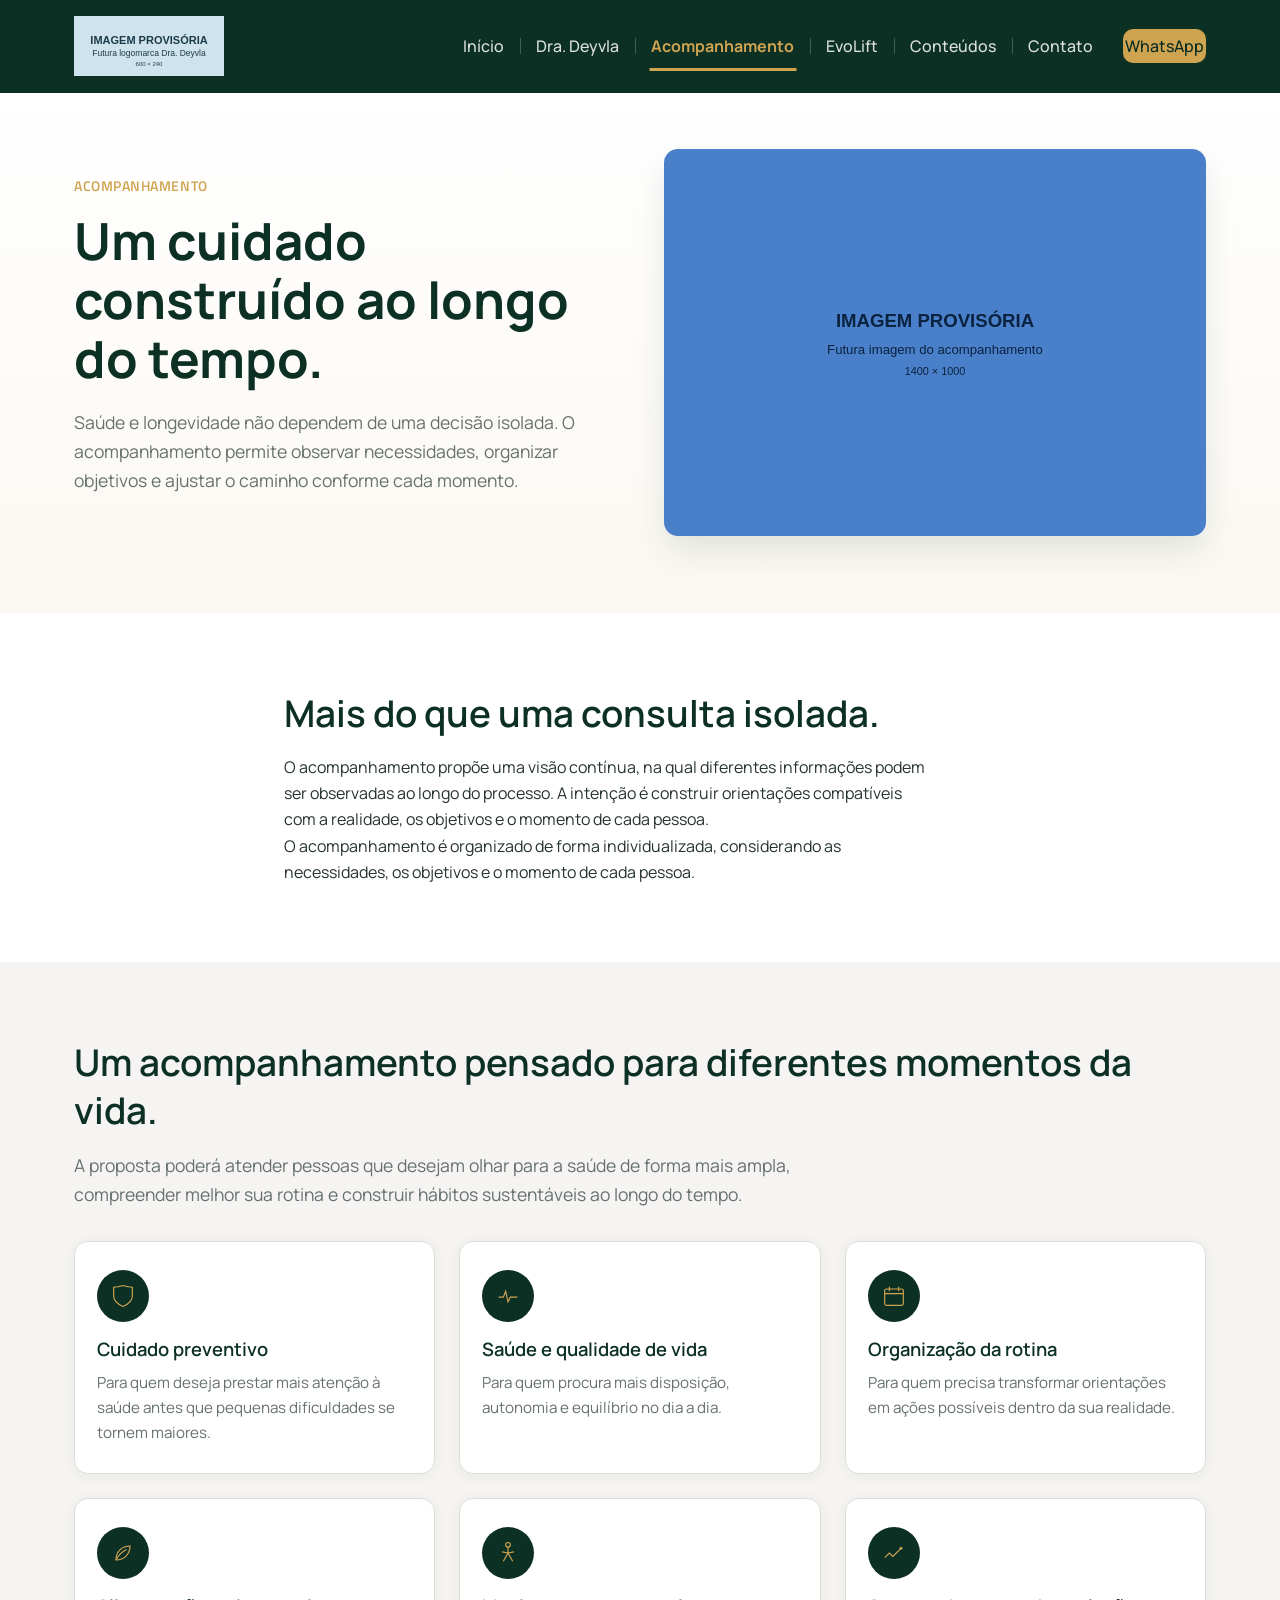
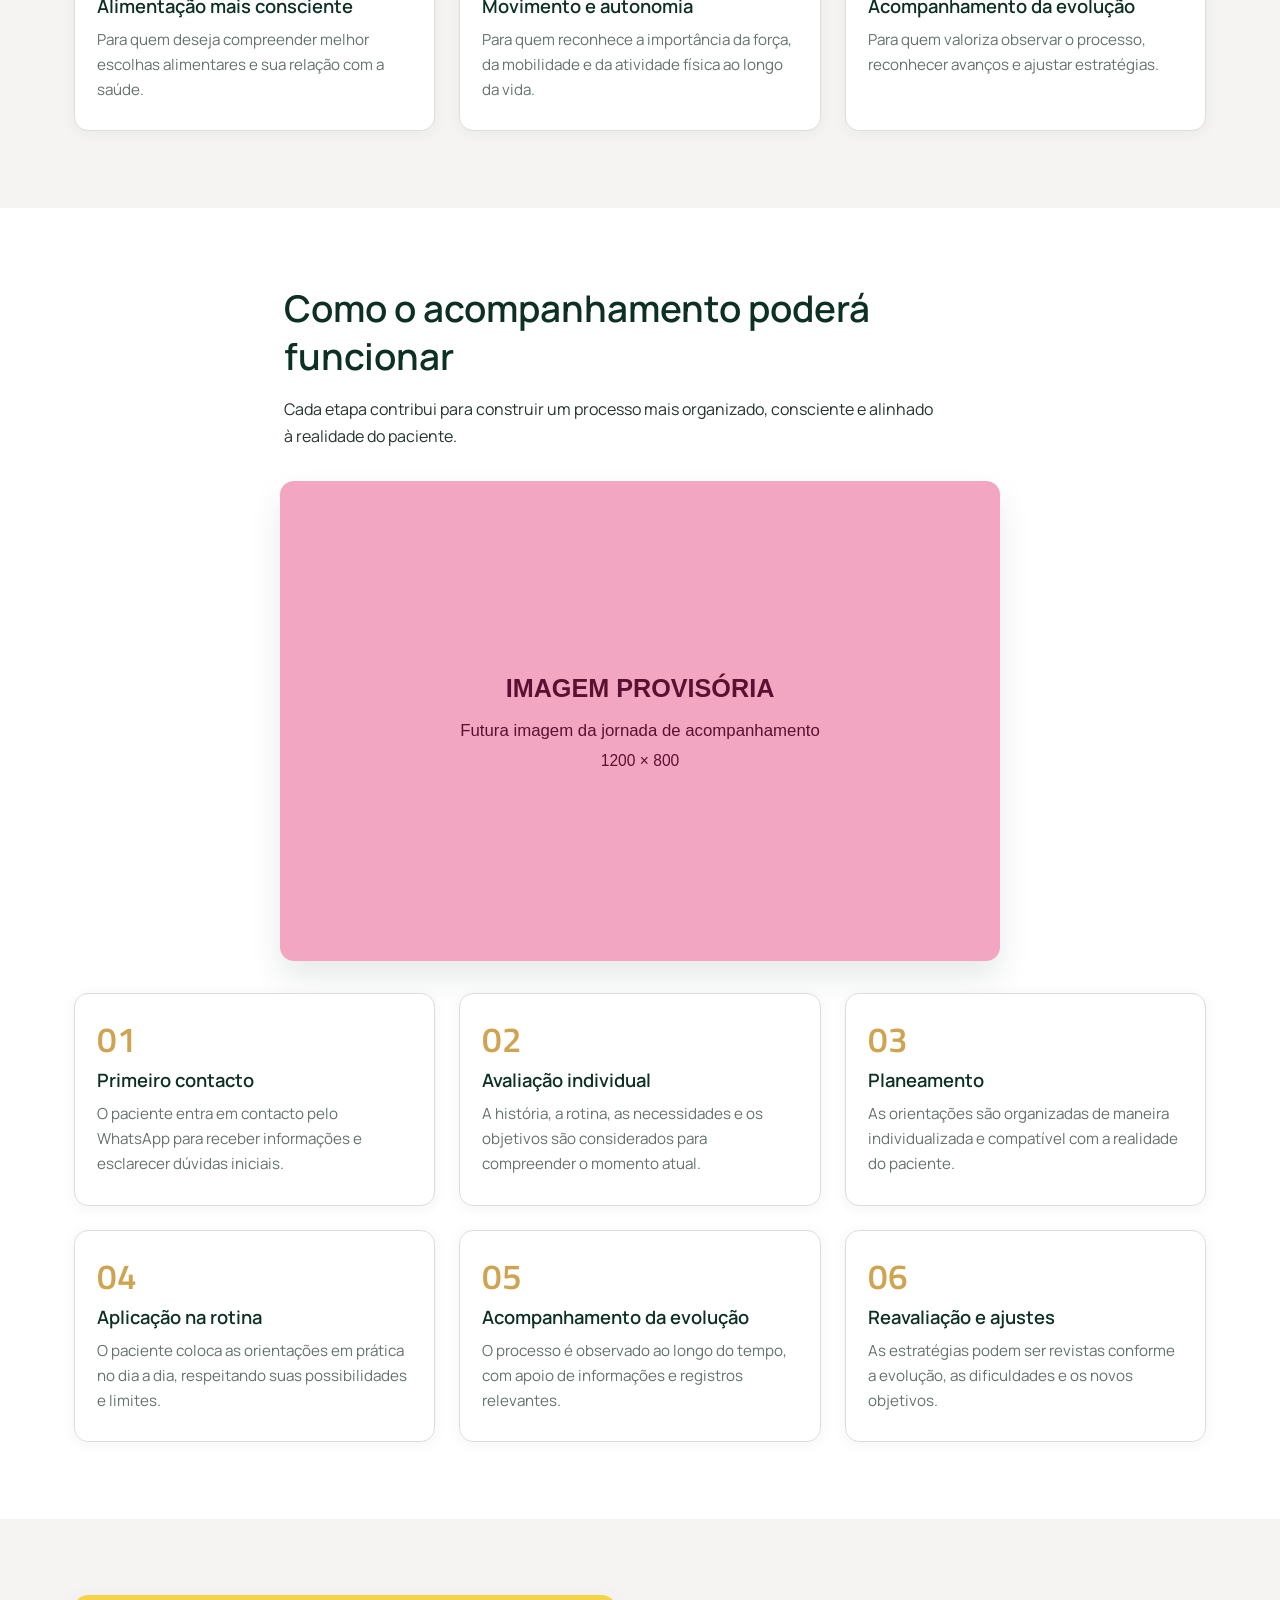
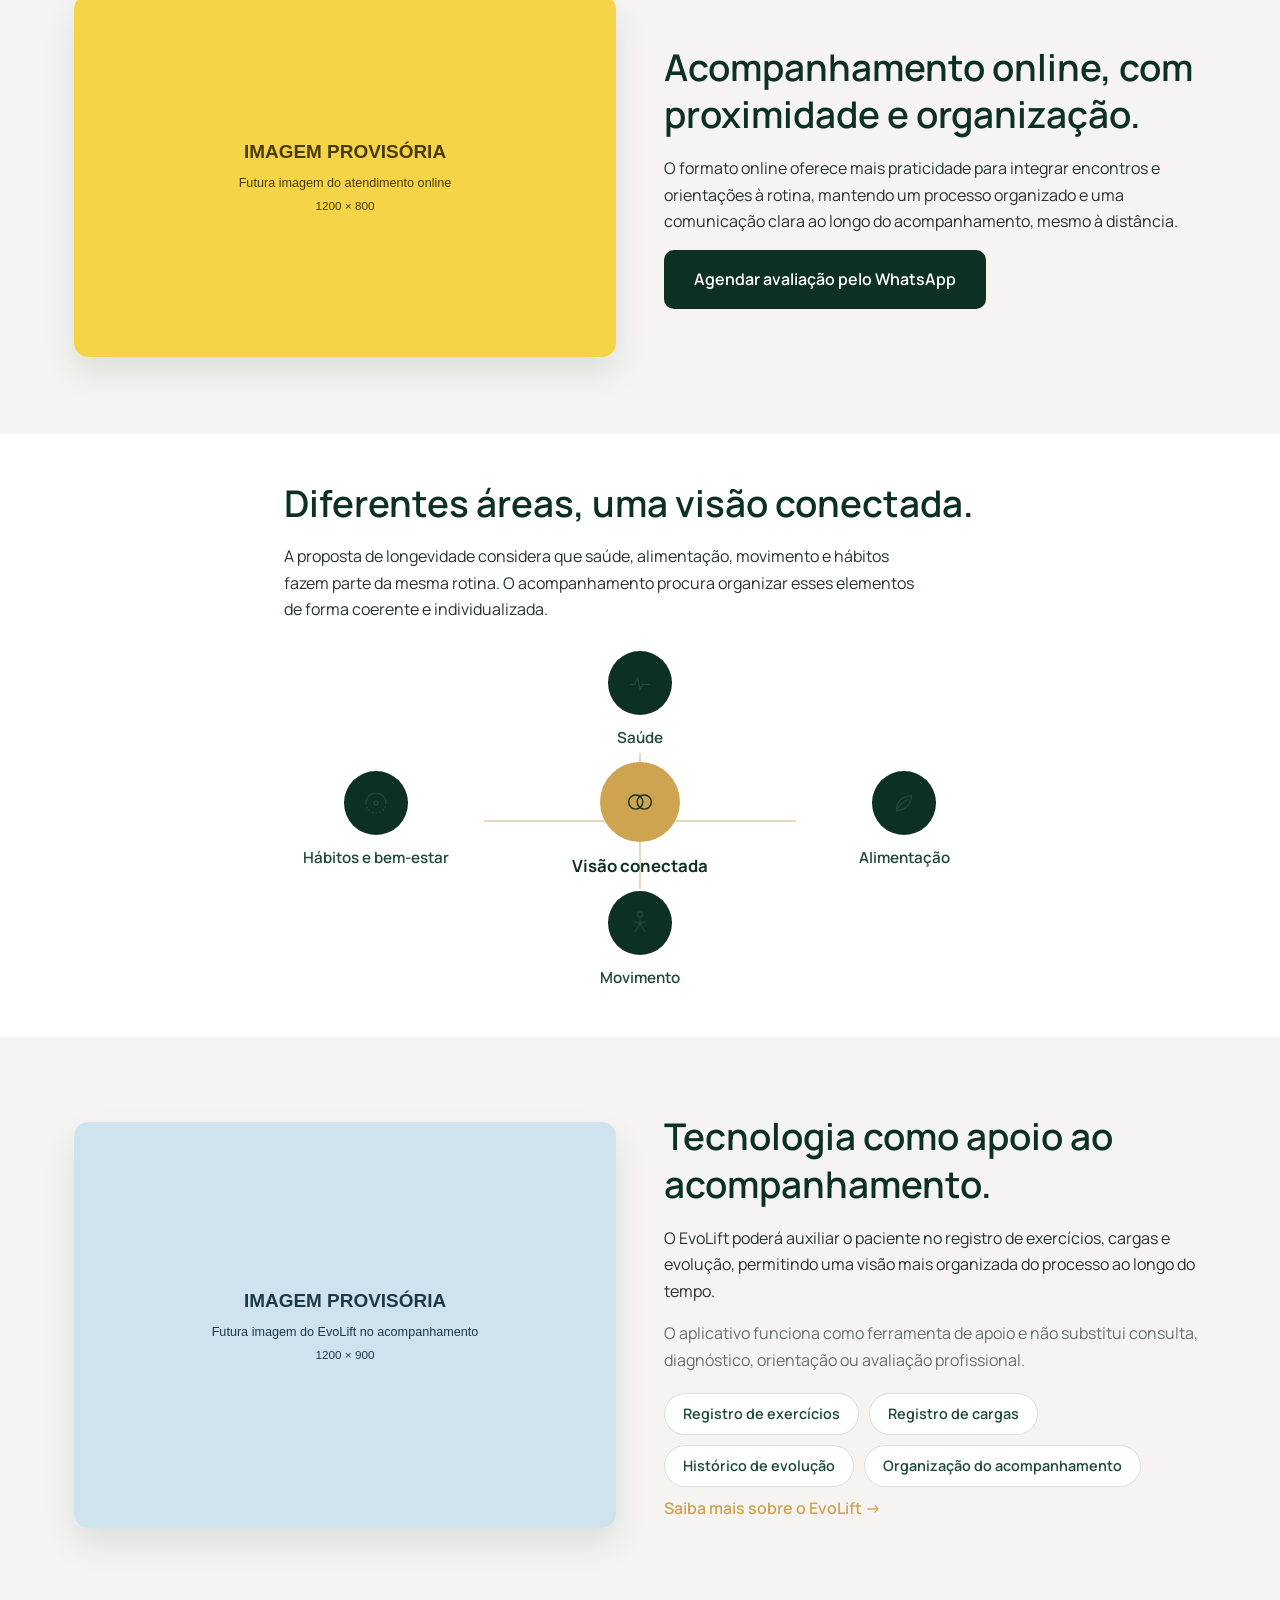
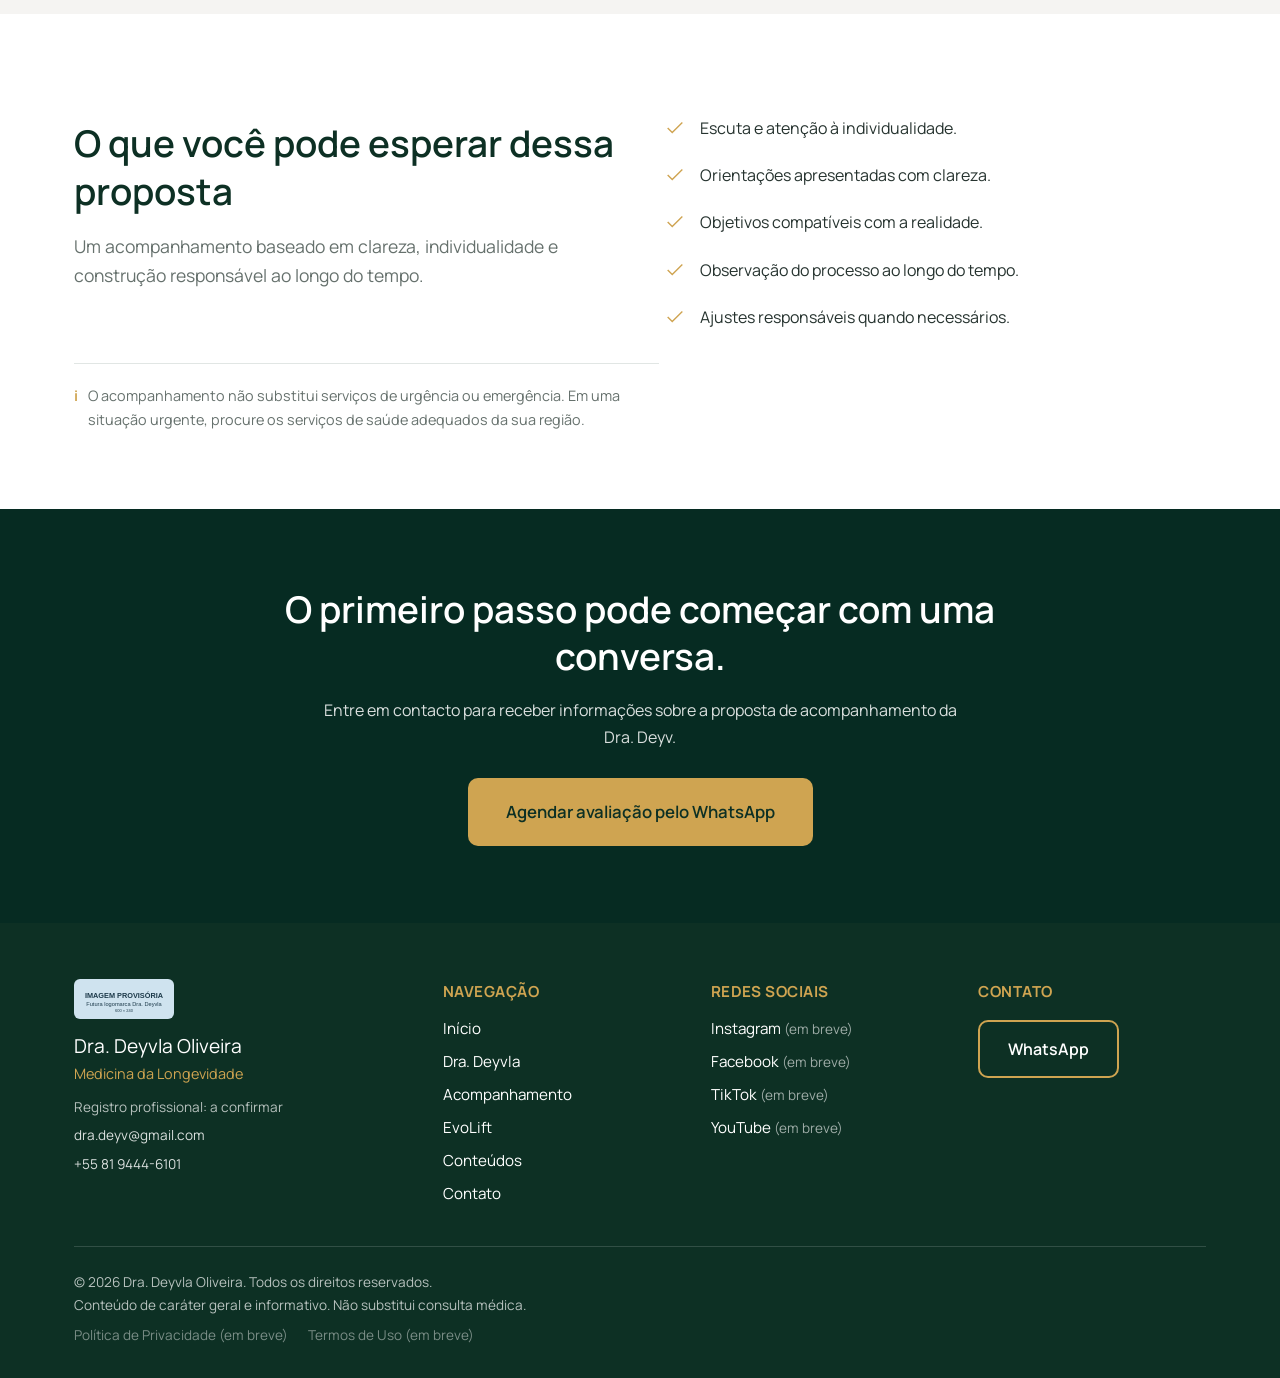
==== pages/acompanhamento.html @ 6cca5ae3 "feat: publish Dra. Deyvla institutional website" ====
<!DOCTYPE html>
<html lang="pt-BR">
<head>
  <meta charset="UTF-8">
  <meta name="viewport" content="width=device-width, initial-scale=1.0">
  <title>Acompanhamento | Dra. Deyvla Oliveira</title>
  <meta name="description" content="Conheça a proposta de acompanhamento integrado da Dra. Deyvla Oliveira, unindo saúde, alimentação, movimento, hábitos e apoio do EvoLift.">
  <link rel="icon" href="../assets/img/logo/logo-placeholder.svg" type="image/svg+xml">
  <link rel="preconnect" href="https://fonts.googleapis.com">
  <link rel="preconnect" href="https://fonts.gstatic.com" crossorigin>
  <link href="https://fonts.googleapis.com/css2?family=Manrope:wght@400;500;600;700&family=Titillium+Web:wght@400;600;700&display=swap" rel="stylesheet">
  <link rel="stylesheet" href="../css/style.css">
</head>
<body>

  <a class="skip-link" href="#conteudo-principal">Saltar para o conteúdo principal</a>

  <header class="site-header">
    <div class="container header-inner">
      <a href="../index.html" class="logo">
        <img
          src="../assets/img/logo/logo-placeholder.svg"
          width="600"
          height="240"
          alt="Logomarca provisória — Dra. Deyvla, Medicina da Longevidade"
          class="logo-img"
        >
      </a>

      <button
        type="button"
        class="nav-toggle"
        id="nav-toggle"
        aria-expanded="false"
        aria-controls="main-nav"
      >
        <span class="visually-hidden">Abrir menu de navegação</span>
        <span class="nav-toggle-icon" aria-hidden="true"></span>
      </button>

      <nav class="main-nav" id="main-nav" aria-label="Navegação principal">
        <ul>
          <li><a href="../index.html">Início</a></li>
          <li><a href="sobre.html">Dra. Deyvla</a></li>
          <li><a href="acompanhamento.html" aria-current="page">Acompanhamento</a></li>
          <li><a href="evolift.html">EvoLift</a></li>
          <li><a href="conteudos.html">Conteúdos</a></li>
          <li><a href="contato.html">Contato</a></li>
          <li>
            <a class="nav-whatsapp js-whatsapp-link" href="#" data-whatsapp>
              WhatsApp
            </a>
          </li>
        </ul>
      </nav>
    </div>
  </header>

  <main id="conteudo-principal">

    <!-- Hero interno -->
    <section class="inner-hero">
      <div class="container section-media-grid">
        <div class="section-text">
          <p class="eyebrow">Acompanhamento</p>
          <h1>Um cuidado construído ao longo do tempo.</h1>
          <p class="hero-text">
            Saúde e longevidade não dependem de uma decisão isolada. O acompanhamento permite
            observar necessidades, organizar objetivos e ajustar o caminho conforme cada
            momento.
          </p>
        </div>
        <div class="section-media section-media-7-5">
          <img
            src="../assets/img/acompanhamento/acompanhamento-hero-placeholder.svg"
            width="1400"
            height="1000"
            alt="Espaço reservado para futura imagem do acompanhamento"
            class="section-photo"
          >
        </div>
      </div>
    </section>

    <!-- Introdução ao acompanhamento -->
    <section id="introducao" class="section">
      <div class="container section-narrow">
        <h2>Mais do que uma consulta isolada.</h2>
        <!-- TODO final: substituir pela descrição oficial do modelo de acompanhamento da Dra. Deyv. -->
        <p>
          O acompanhamento propõe uma visão contínua, na qual diferentes informações podem ser
          observadas ao longo do processo. A intenção é construir orientações compatíveis com a
          realidade, os objetivos e o momento de cada pessoa.
        </p>
        <!-- TODO final: substituir pela descrição oficial do modelo, duração e frequência do acompanhamento. -->
        <p>
          O acompanhamento é organizado de forma individualizada, considerando as necessidades,
          os objetivos e o momento de cada pessoa.
        </p>
      </div>
    </section>

    <!-- Para quem é o acompanhamento -->
    <section id="para-quem" class="section alt-bg">
      <div class="container">
        <h2>Um acompanhamento pensado para diferentes momentos da vida.</h2>
        <p class="section-intro">
          A proposta poderá atender pessoas que desejam olhar para a saúde de forma mais ampla,
          compreender melhor sua rotina e construir hábitos sustentáveis ao longo do tempo.
        </p>
        <!-- TODO final: validar o público e as necessidades oficialmente acompanhadas pela Dra. Deyv. -->
        <ul class="situations-grid">
          <li class="pillar-card">
            <span class="pillar-icon" aria-hidden="true">
              <svg viewBox="0 0 48 48" width="28" height="28" fill="none" stroke="currentColor" stroke-width="2">
                <path d="M24 6c-9 3-16 3-16 3v15c0 9 7 14 16 18 9-4 16-9 16-18V9s-7 0-16-3z"/>
              </svg>
            </span>
            <h3>Cuidado preventivo</h3>
            <p>Para quem deseja prestar mais atenção à saúde antes que pequenas dificuldades se tornem maiores.</p>
          </li>
          <li class="pillar-card">
            <span class="pillar-icon" aria-hidden="true">
              <svg viewBox="0 0 48 48" width="28" height="28" fill="none" stroke="currentColor" stroke-width="2">
                <path d="M8 26h8l4-10 4 18 4-8h12"/>
              </svg>
            </span>
            <h3>Saúde e qualidade de vida</h3>
            <p>Para quem procura mais disposição, autonomia e equilíbrio no dia a dia.</p>
          </li>
          <li class="pillar-card">
            <span class="pillar-icon" aria-hidden="true">
              <svg viewBox="0 0 48 48" width="28" height="28" fill="none" stroke="currentColor" stroke-width="2">
                <rect x="8" y="12" width="32" height="28" rx="3"/>
                <path d="M8 20h32M16 8v8M32 8v8"/>
              </svg>
            </span>
            <h3>Organização da rotina</h3>
            <p>Para quem precisa transformar orientações em ações possíveis dentro da sua realidade.</p>
          </li>
          <li class="pillar-card">
            <span class="pillar-icon" aria-hidden="true">
              <svg viewBox="0 0 48 48" width="28" height="28" fill="none" stroke="currentColor" stroke-width="2">
                <path d="M12 36c14 0 24-10 24-24-14 0-24 10-24 24z"/>
                <path d="M12 36c4-8 10-14 18-18"/>
              </svg>
            </span>
            <h3>Alimentação mais consciente</h3>
            <p>Para quem deseja compreender melhor escolhas alimentares e sua relação com a saúde.</p>
          </li>
          <li class="pillar-card">
            <span class="pillar-icon" aria-hidden="true">
              <svg viewBox="0 0 48 48" width="28" height="28" fill="none" stroke="currentColor" stroke-width="2">
                <circle cx="24" cy="10" r="4"/>
                <path d="M24 14v10l-8 14M24 24l8 14M14 22l10 2 10-2"/>
              </svg>
            </span>
            <h3>Movimento e autonomia</h3>
            <p>Para quem reconhece a importância da força, da mobilidade e da atividade física ao longo da vida.</p>
          </li>
          <li class="pillar-card">
            <span class="pillar-icon" aria-hidden="true">
              <svg viewBox="0 0 48 48" width="28" height="28" fill="none" stroke="currentColor" stroke-width="2">
                <path d="M8 32l8-8 6 6 14-14"/>
                <circle cx="36" cy="16" r="2.5" fill="currentColor" stroke="none"/>
              </svg>
            </span>
            <h3>Acompanhamento da evolução</h3>
            <p>Para quem valoriza observar o processo, reconhecer avanços e ajustar estratégias.</p>
          </li>
        </ul>
      </div>
    </section>

    <!-- Jornada provisória -->
    <section id="jornada" class="section">
      <div class="container section-narrow">
        <h2>Como o acompanhamento poderá funcionar</h2>
        <p>
          Cada etapa contribui para construir um processo mais organizado, consciente e
          alinhado à realidade do paciente.
        </p>
      </div>
      <div class="container">
        <div class="section-media section-media-3-2 media-centered">
          <img
            src="../assets/img/acompanhamento/jornada-placeholder.svg"
            width="1200"
            height="800"
            alt="Espaço reservado para futura imagem da jornada de acompanhamento"
            class="section-photo"
            loading="lazy"
          >
        </div>
        <!-- TODO final: validar e substituir pelas etapas oficiais do acompanhamento da Dra. Deyv. -->
        <ol class="journey-grid">
          <li class="journey-step">
            <span class="journey-number" aria-hidden="true">01</span>
            <h3>Primeiro contacto</h3>
            <p>O paciente entra em contacto pelo WhatsApp para receber informações e esclarecer dúvidas iniciais.</p>
          </li>
          <li class="journey-step">
            <span class="journey-number" aria-hidden="true">02</span>
            <h3>Avaliação individual</h3>
            <p>A história, a rotina, as necessidades e os objetivos são considerados para compreender o momento atual.</p>
          </li>
          <li class="journey-step">
            <span class="journey-number" aria-hidden="true">03</span>
            <h3>Planeamento</h3>
            <p>As orientações são organizadas de maneira individualizada e compatível com a realidade do paciente.</p>
          </li>
          <li class="journey-step">
            <span class="journey-number" aria-hidden="true">04</span>
            <h3>Aplicação na rotina</h3>
            <p>O paciente coloca as orientações em prática no dia a dia, respeitando suas possibilidades e limites.</p>
          </li>
          <li class="journey-step">
            <span class="journey-number" aria-hidden="true">05</span>
            <h3>Acompanhamento da evolução</h3>
            <p>O processo é observado ao longo do tempo, com apoio de informações e registros relevantes.</p>
          </li>
          <li class="journey-step">
            <span class="journey-number" aria-hidden="true">06</span>
            <h3>Reavaliação e ajustes</h3>
            <p>As estratégias podem ser revistas conforme a evolução, as dificuldades e os novos objetivos.</p>
          </li>
        </ol>
      </div>
    </section>

    <!-- Atendimento online -->
    <section id="atendimento-online" class="section section-online alt-bg">
      <div class="container section-media-grid">
        <div class="section-media section-media-3-2">
          <img
            src="../assets/img/acompanhamento/online-placeholder.svg"
            width="1200"
            height="800"
            alt="Espaço reservado para futura imagem do atendimento online"
            class="section-photo"
            loading="lazy"
          >
        </div>
        <div class="section-text">
          <h2>Acompanhamento online, com proximidade e organização.</h2>
          <!-- TODO final: inserir locais atendidos, plataforma e detalhes oficiais do atendimento online. -->
          <p>
            O formato online oferece mais praticidade para integrar encontros e orientações à
            rotina, mantendo um processo organizado e uma comunicação clara ao longo do
            acompanhamento, mesmo à distância.
          </p>
          <a class="btn btn-primary js-whatsapp-link" href="#" data-whatsapp>
            Agendar avaliação pelo WhatsApp
          </a>
        </div>
      </div>
    </section>

    <!-- Integração entre diferentes áreas -->
    <section id="integracao" class="section">
      <div class="container section-narrow">
        <h2>Diferentes áreas, uma visão conectada.</h2>
        <p>
          A proposta de longevidade considera que saúde, alimentação, movimento e hábitos fazem
          parte da mesma rotina. O acompanhamento procura organizar esses elementos de forma
          coerente e individualizada.
        </p>
      </div>
      <div class="container">
        <div class="integration-diagram">
          <div class="integration-center">
            <span class="integration-icon" aria-hidden="true">
              <svg viewBox="0 0 48 48" width="34" height="34" fill="none" stroke="currentColor" stroke-width="2">
                <circle cx="18" cy="24" r="10"/>
                <circle cx="30" cy="24" r="10"/>
              </svg>
            </span>
            <strong>Visão conectada</strong>
          </div>
          <div class="integration-item">
            <span class="integration-icon" aria-hidden="true">
              <svg viewBox="0 0 48 48" width="30" height="30" fill="none" stroke="currentColor" stroke-width="2">
                <path d="M8 26h8l4-10 4 18 4-8h12"/>
              </svg>
            </span>
            <span>Saúde</span>
          </div>
          <div class="integration-item">
            <span class="integration-icon" aria-hidden="true">
              <svg viewBox="0 0 48 48" width="30" height="30" fill="none" stroke="currentColor" stroke-width="2">
                <path d="M12 36c14 0 24-10 24-24-14 0-24 10-24 24z"/>
                <path d="M12 36c4-8 10-14 18-18"/>
              </svg>
            </span>
            <span>Alimentação</span>
          </div>
          <div class="integration-item">
            <span class="integration-icon" aria-hidden="true">
              <svg viewBox="0 0 48 48" width="30" height="30" fill="none" stroke="currentColor" stroke-width="2">
                <circle cx="24" cy="10" r="4"/>
                <path d="M24 14v10l-8 14M24 24l8 14M14 22l10 2 10-2"/>
              </svg>
            </span>
            <span>Movimento</span>
          </div>
          <div class="integration-item">
            <span class="integration-icon" aria-hidden="true">
              <svg viewBox="0 0 48 48" width="30" height="30" fill="none" stroke="currentColor" stroke-width="2">
                <path d="M8 24a16 16 0 0 1 32 0"/>
                <path d="M8 24a16 16 0 0 0 32 0" stroke-dasharray="3 3"/>
                <circle cx="24" cy="24" r="3"/>
              </svg>
            </span>
            <span>Hábitos e bem-estar</span>
          </div>
        </div>
      </div>
    </section>

    <!-- EvoLift -->
    <section id="evolift" class="section alt-bg">
      <div class="container section-media-grid reverse">
        <div class="section-text">
          <h2>Tecnologia como apoio ao acompanhamento.</h2>
          <p>
            O EvoLift poderá auxiliar o paciente no registro de exercícios, cargas e evolução,
            permitindo uma visão mais organizada do processo ao longo do tempo.
          </p>
          <p class="text-muted">
            O aplicativo funciona como ferramenta de apoio e não substitui consulta,
            diagnóstico, orientação ou avaliação profissional.
          </p>
          <!-- TODO final: validar exatamente como o EvoLift será utilizado no acompanhamento da Dra. Deyv. -->
          <ul class="tag-list">
            <li class="tag">Registro de exercícios</li>
            <li class="tag">Registro de cargas</li>
            <li class="tag">Histórico de evolução</li>
            <li class="tag">Organização do acompanhamento</li>
          </ul>
          <p class="section-link">
            <a href="evolift.html">Saiba mais sobre o EvoLift →</a>
          </p>
        </div>
        <div class="section-media">
          <img
            src="../assets/img/acompanhamento/evolift-acompanhamento-placeholder.svg"
            width="1200"
            height="900"
            alt="Espaço reservado para futura imagem do EvoLift no acompanhamento"
            class="section-photo"
            loading="lazy"
          >
        </div>
      </div>
    </section>

    <!-- O que esperar do acompanhamento -->
    <section id="expectativas" class="section">
      <div class="container section-media-grid">
        <div class="section-text">
          <h2>O que você pode esperar dessa proposta</h2>
          <p class="section-intro">
            Um acompanhamento baseado em clareza, individualidade e construção responsável ao
            longo do tempo.
          </p>
        </div>
        <div class="section-text">
          <ul class="commitment-list">
            <li class="commitment-item">
              <span class="commitment-icon" aria-hidden="true">
                <svg viewBox="0 0 48 48" width="22" height="22" fill="none" stroke="currentColor" stroke-width="3">
                  <path d="M8 24l10 10 22-22"/>
                </svg>
              </span>
              <p>Escuta e atenção à individualidade.</p>
            </li>
            <li class="commitment-item">
              <span class="commitment-icon" aria-hidden="true">
                <svg viewBox="0 0 48 48" width="22" height="22" fill="none" stroke="currentColor" stroke-width="3">
                  <path d="M8 24l10 10 22-22"/>
                </svg>
              </span>
              <p>Orientações apresentadas com clareza.</p>
            </li>
            <li class="commitment-item">
              <span class="commitment-icon" aria-hidden="true">
                <svg viewBox="0 0 48 48" width="22" height="22" fill="none" stroke="currentColor" stroke-width="3">
                  <path d="M8 24l10 10 22-22"/>
                </svg>
              </span>
              <p>Objetivos compatíveis com a realidade.</p>
            </li>
            <li class="commitment-item">
              <span class="commitment-icon" aria-hidden="true">
                <svg viewBox="0 0 48 48" width="22" height="22" fill="none" stroke="currentColor" stroke-width="3">
                  <path d="M8 24l10 10 22-22"/>
                </svg>
              </span>
              <p>Observação do processo ao longo do tempo.</p>
            </li>
            <li class="commitment-item">
              <span class="commitment-icon" aria-hidden="true">
                <svg viewBox="0 0 48 48" width="22" height="22" fill="none" stroke="currentColor" stroke-width="3">
                  <path d="M8 24l10 10 22-22"/>
                </svg>
              </span>
              <p>Ajustes responsáveis quando necessários.</p>
            </li>
          </ul>
        </div>
      </div>
      <div class="container">
        <p class="safety-note">
          <span class="safety-note-icon" aria-hidden="true">i</span>
          O acompanhamento não substitui serviços de urgência ou emergência. Em uma situação
          urgente, procure os serviços de saúde adequados da sua região.
        </p>
      </div>
    </section>

    <!-- CTA final -->
    <section id="contato-final" class="section section-final-cta">
      <div class="container section-narrow">
        <h2>O primeiro passo pode começar com uma conversa.</h2>
        <p>Entre em contacto para receber informações sobre a proposta de acompanhamento da Dra. Deyv.</p>
        <a class="btn btn-primary btn-large js-whatsapp-link" href="#" data-whatsapp>
          Agendar avaliação pelo WhatsApp
        </a>
      </div>
    </section>

  </main>

  <footer class="site-footer">
    <div class="container footer-inner">
      <div class="footer-brand">
        <img
          src="../assets/img/logo/logo-placeholder.svg"
          width="600"
          height="240"
          alt="Logomarca provisória da Dra. Deyvla"
          class="footer-logo"
          loading="lazy"
        >
        <p class="footer-name">Dra. Deyvla Oliveira</p>
        <p class="footer-tagline">Medicina da Longevidade</p>
        <!-- TODO: inserir registro profissional assim que validado -->
        <p class="footer-register">Registro profissional: a confirmar</p>
        <p class="footer-direct-contact">
          <a href="mailto:dra.deyv@gmail.com">dra.deyv@gmail.com</a>
        </p>
        <p class="footer-direct-contact">
          <a class="js-whatsapp-link" href="#" data-whatsapp>+55 81 9444-6101</a>
        </p>
      </div>

      <div class="footer-nav">
        <p class="footer-heading">Navegação</p>
        <ul class="footer-nav-list">
          <li><a href="../index.html">Início</a></li>
          <li><a href="sobre.html">Dra. Deyvla</a></li>
          <li><a href="acompanhamento.html">Acompanhamento</a></li>
          <li><a href="evolift.html">EvoLift</a></li>
          <li><a href="conteudos.html">Conteúdos</a></li>
          <li><a href="contato.html">Contato</a></li>
        </ul>
      </div>

      <div class="footer-social">
        <p class="footer-heading">Redes sociais</p>
        <ul class="footer-social-list">
          <li>Instagram <span class="footer-status">(em breve)</span></li>
          <li>Facebook <span class="footer-status">(em breve)</span></li>
          <li>TikTok <span class="footer-status">(em breve)</span></li>
          <li>YouTube <span class="footer-status">(em breve)</span></li>
        </ul>
      </div>

      <div class="footer-contact">
        <p class="footer-heading">Contato</p>
        <a class="btn btn-secondary js-whatsapp-link" href="#" data-whatsapp>
          WhatsApp
        </a>
      </div>
    </div>
    <div class="container">
      <div class="footer-legal">
        <p>&copy; <span id="ano"></span> Dra. Deyvla Oliveira. Todos os direitos reservados.</p>
        <p>Conteúdo de caráter geral e informativo. Não substitui consulta médica.</p>
        <p class="footer-legal-links">
          <span class="footer-legal-link" aria-disabled="true">Política de Privacidade (em breve)</span>
          <span class="footer-legal-link" aria-disabled="true">Termos de Uso (em breve)</span>
        </p>
      </div>
    </div>
  </footer>

  <div id="whatsapp-toast" class="whatsapp-toast" role="status" aria-live="polite" hidden></div>

  <script src="../js/main.js"></script>
</body>
</html>
---- css/style.css ----
/* ==========================================================================
   Variáveis — Design System Dra. Deyvla
   ========================================================================== */
:root {
  /* Verde institucional — preservado da identidade original da Dra. Deyvla */
  --color-primary: #0D3024;
  --color-primary-hover: #145443;
  --color-primary-soft: #1D4A39;
  --color-primary-deep: #062B22;

  --color-background: #FFFFFF;
  --color-surface: #FFFFFF;
  --color-surface-soft: #F5F4F2;
  --color-surface-warm: #EFEDE8;
  --color-card: #FFFFFF;
  --color-ivory: #FFFFFF;

  --color-gold: #CFA451;
  --color-accent: #CFA451;
  --color-accent-soft: #E7D2A5;

  --color-text: #26332F;
  --color-text-soft: #66716D;
  --color-muted: #66716D;
  --color-border: #DEDED9;

  --shadow-card: 0 2px 14px rgba(13, 48, 36, 0.06);

  --font-heading: "Manrope", "Segoe UI", Arial, sans-serif;
  --font-body: "Manrope", "Segoe UI", Arial, sans-serif;
  --font-accent: "Titillium Web", "Segoe UI", Arial, sans-serif;

  --container-width: 1180px;
  --radius: 14px;
  --transition: 200ms ease;
  --space-section: clamp(48px, 6vw, 88px);
  --header-height: 92px;
}

/* ==========================================================================
   Reset básico
   ========================================================================== */
* {
  margin: 0;
  padding: 0;
  box-sizing: border-box;
}

html {
  scroll-behavior: smooth;
}

body {
  font-family: var(--font-body);
  color: var(--color-text);
  background: var(--color-background);
  line-height: 1.65;
  overflow-x: hidden;
}

a {
  text-decoration: none;
  color: inherit;
}

ul {
  list-style: none;
}

img {
  max-width: 100%;
  display: block;
}

h1, h2, h3 {
  font-family: var(--font-heading);
  color: var(--color-primary);
  line-height: 1.3;
}

h1 {
  font-size: clamp(2.1rem, 4.5vw, 3.2rem);
  font-weight: 700;
  line-height: 1.15;
}

h2 {
  font-size: clamp(1.6rem, 3vw, 2.3rem);
  font-weight: 600;
  margin-bottom: 1rem;
}

h3 {
  font-size: 1.15rem;
  font-weight: 600;
  margin-bottom: 0.5rem;
}

p {
  max-width: 65ch;
}

.text-muted {
  color: var(--color-muted);
}

/* ==========================================================================
   Acessibilidade
   ========================================================================== */
.visually-hidden {
  position: absolute;
  width: 1px;
  height: 1px;
  padding: 0;
  margin: -1px;
  overflow: hidden;
  clip: rect(0, 0, 0, 0);
  white-space: nowrap;
  border: 0;
}

.skip-link {
  position: absolute;
  top: -100px;
  left: 12px;
  z-index: 100;
  background: var(--color-primary);
  color: var(--color-ivory);
  padding: 12px 20px;
  border-radius: 0 0 8px 8px;
  transition: top var(--transition);
}

.skip-link:focus {
  top: 0;
}

a:focus-visible,
button:focus-visible,
summary:focus-visible,
[tabindex]:focus-visible {
  outline: 3px solid var(--color-gold);
  outline-offset: 3px;
}

/* ==========================================================================
   Layout
   ========================================================================== */
.container {
  width: 100%;
  max-width: var(--container-width);
  margin: 0 auto;
  padding: 0 24px;
}

.section {
  padding: var(--space-section) 0;
  scroll-margin-top: var(--header-height);
}

.hero {
  scroll-margin-top: var(--header-height);
}

.section-narrow {
  max-width: 760px;
}

.alt-bg {
  background: var(--color-surface-soft);
}

/* ==========================================================================
   Botões
   ========================================================================== */
.btn {
  display: inline-block;
  font-family: var(--font-body);
  font-weight: 600;
  font-size: 1rem;
  padding: 14px 28px;
  border-radius: 10px;
  transition: transform var(--transition), background var(--transition), box-shadow var(--transition);
  cursor: pointer;
  border: 2px solid transparent;
}

.btn-primary {
  background: var(--color-primary);
  color: var(--color-ivory);
}

.btn-primary:hover {
  background: var(--color-primary-soft);
  transform: translateY(-2px);
}

.btn-secondary {
  background: transparent;
  border-color: var(--color-gold);
  color: var(--color-ivory);
}

.btn-secondary:hover {
  background: var(--color-gold);
  color: var(--color-primary);
}

.btn-large {
  padding: 18px 36px;
  font-size: 1.05rem;
}

/* ==========================================================================
   Cabeçalho
   ========================================================================== */
.site-header {
  background: var(--color-primary);
  border-bottom: 1px solid rgba(0, 0, 0, 0.12);
  position: sticky;
  top: 0;
  z-index: 20;
}

.header-inner {
  display: flex;
  align-items: center;
  justify-content: space-between;
  padding-top: 16px;
  padding-bottom: 16px;
  gap: 16px;
  position: relative;
}

.logo-img {
  height: 60px;
  width: auto;
}

.nav-toggle {
  display: none;
  background: none;
  border: 2px solid rgba(255, 255, 255, 0.85);
  border-radius: 8px;
  width: 44px;
  height: 44px;
  align-items: center;
  justify-content: center;
  position: relative;
}

.nav-toggle-icon,
.nav-toggle-icon::before,
.nav-toggle-icon::after {
  display: block;
  width: 22px;
  height: 2px;
  background: #FFFFFF;
  position: relative;
  transition: transform var(--transition);
}

.nav-toggle-icon::before,
.nav-toggle-icon::after {
  content: "";
  position: absolute;
  left: 0;
}

.nav-toggle-icon::before {
  top: -7px;
}

.nav-toggle-icon::after {
  top: 7px;
}

.main-nav ul {
  display: flex;
  align-items: center;
  flex-wrap: wrap;
  gap: 28px;
}

.main-nav li {
  position: relative;
}

/* Divisórias discretas entre os itens comuns (não antes do primeiro,
   não depois do último — o botão WhatsApp nunca recebe divisória) */
.main-nav li:not(:first-child):not(:last-child)::before {
  content: "";
  position: absolute;
  left: -14px;
  top: 50%;
  transform: translateY(-50%);
  width: 1px;
  height: 16px;
  background: rgba(255, 255, 255, 0.22);
}

.main-nav a {
  position: relative;
  font-weight: 500;
  color: rgba(255, 255, 255, 0.85);
  padding: 6px 2px;
  transition: color 180ms ease;
}

.main-nav a:hover {
  color: #FFFFFF;
}

.main-nav a[aria-current="page"] {
  color: var(--color-gold);
  font-weight: 700;
}

/* Sublinhado animado — cresce do centro para as laterais no hover/foco;
   permanece visível (mais espesso) no item ativo */
.main-nav a:not(.nav-whatsapp)::after {
  content: "";
  position: absolute;
  left: 50%;
  bottom: -8px;
  width: 0;
  height: 2px;
  background: var(--color-gold);
  transform: translateX(-50%);
  transition: width 180ms ease;
}

.main-nav a:not(.nav-whatsapp):hover::after,
.main-nav a:not(.nav-whatsapp):focus-visible::after {
  width: 100%;
}

.main-nav a[aria-current="page"]::after {
  width: 100%;
  height: 3px;
}

.nav-whatsapp {
  background: var(--color-gold);
  color: var(--color-primary-deep) !important;
  padding: 8px 18px;
  border-radius: 10px;
  font-weight: 600;
  transition: background 180ms ease, transform 180ms ease, box-shadow 180ms ease;
}

.nav-whatsapp:hover {
  background: var(--color-accent-soft);
  transform: translateY(-1px);
  box-shadow: 0 4px 10px rgba(6, 43, 34, 0.25);
}

/* ==========================================================================
   Hero
   ========================================================================== */
.hero {
  padding: 56px 0 var(--space-section);
  background: linear-gradient(180deg, var(--color-ivory) 0%, #FBF8F2 100%);
}

.hero-inner {
  display: grid;
  grid-template-columns: 1.1fr 0.9fr;
  gap: 48px;
  align-items: center;
}

.eyebrow {
  font-family: var(--font-accent);
  color: var(--color-gold);
  font-weight: 600;
  letter-spacing: 0.04em;
  text-transform: uppercase;
  font-size: 0.85rem;
  margin-bottom: 14px;
}

.hero-content h1 {
  margin-bottom: 20px;
}

.hero-text {
  color: var(--color-muted);
  font-size: 1.1rem;
  margin-bottom: 20px;
}

.hero-meta {
  display: flex;
  align-items: center;
  gap: 10px;
  font-weight: 600;
  color: var(--color-primary-soft);
  margin-bottom: 28px;
}

.dot {
  width: 10px;
  height: 10px;
  border-radius: 50%;
  background: var(--color-gold);
  display: inline-block;
}

.hero-media {
  aspect-ratio: 3 / 4;
  border-radius: var(--radius);
  overflow: hidden;
  background: var(--color-surface);
  box-shadow: 0 20px 40px rgba(13, 48, 36, 0.12);
}

.hero-photo {
  width: 100%;
  height: 100%;
  object-fit: cover;
}

/* ==========================================================================
   Hero interno (páginas internas, ex.: Sobre)
   ========================================================================== */
.inner-hero {
  padding: 56px 0 var(--space-section);
  background: linear-gradient(180deg, var(--color-ivory) 0%, #FBF8F2 100%);
  scroll-margin-top: var(--header-height);
}

.inner-hero .container + .container {
  margin-top: 40px;
}

.inner-hero h1 {
  margin: 14px 0 20px;
}

.inner-hero .hero-text {
  color: var(--color-muted);
  font-size: 1.1rem;
}

.banner-media {
  border-radius: var(--radius);
  overflow: hidden;
  background: var(--color-surface);
  box-shadow: 0 20px 40px rgba(13, 48, 36, 0.12);
  aspect-ratio: 16 / 7;
}

/* ==========================================================================
   Link discreto para páginas internas
   ========================================================================== */
.section-link {
  margin-top: 8px;
}

.section-link a {
  color: var(--color-gold);
  font-weight: 600;
  border-bottom: 1px solid transparent;
  transition: border-color var(--transition);
}

.section-link a:hover {
  border-color: var(--color-gold);
}

/* ==========================================================================
   Destaque tipográfico
   ========================================================================== */
.section-intro {
  color: var(--color-muted);
  font-size: 1.1rem;
  max-width: 70ch;
  margin-bottom: 32px;
}

.highlight-quote {
  font-family: var(--font-heading);
  font-style: italic;
  font-size: clamp(1.3rem, 2.4vw, 1.7rem);
  color: var(--color-primary-soft);
  border-left: 3px solid var(--color-gold);
  padding-left: 20px;
  margin-top: 8px;
  max-width: 60ch;
}

/* ==========================================================================
   Pilares
   ========================================================================== */
.pillars-grid {
  display: grid;
  grid-template-columns: repeat(4, 1fr);
  gap: 24px;
  margin-top: 8px;
}

.pillar-card {
  background: var(--color-card);
  border: 1px solid var(--color-border);
  border-radius: var(--radius);
  padding: 28px 22px;
  text-align: left;
  box-shadow: var(--shadow-card);
}

.pillar-icon {
  display: inline-flex;
  align-items: center;
  justify-content: center;
  width: 52px;
  height: 52px;
  border-radius: 50%;
  background: var(--color-primary);
  color: var(--color-gold);
  margin-bottom: 16px;
}

.pillar-card p {
  color: var(--color-muted);
  font-size: 0.95rem;
}

/* ==========================================================================
   Seções com imagem (Atendimento online / EvoLift)
   ========================================================================== */
.section-media-grid {
  display: grid;
  grid-template-columns: 1fr 1fr;
  gap: 48px;
  align-items: center;
}

.section-media-grid.reverse .section-text {
  order: 2;
}

.section-media-grid.reverse .section-media {
  order: 1;
}

.section-media {
  aspect-ratio: 4 / 3;
  border-radius: var(--radius);
  overflow: hidden;
  background: var(--color-surface);
  box-shadow: 0 16px 32px rgba(13, 48, 36, 0.1);
}

.section-photo {
  width: 100%;
  height: 100%;
  object-fit: cover;
}

.section-text p {
  margin-bottom: 16px;
}

.section-text .eyebrow {
  margin-bottom: 10px;
}

.section-presentation .section-media {
  aspect-ratio: 9 / 11;
}

.section-media-7-5 {
  aspect-ratio: 7 / 5;
}

.section-media-3-2 {
  aspect-ratio: 3 / 2;
}

.media-centered {
  max-width: 720px;
  margin: 32px auto 0;
}

.section-media-14-9 {
  aspect-ratio: 14 / 9;
}

.section-media-2-1 {
  aspect-ratio: 2 / 1;
}

.value-item .pillar-icon {
  margin-bottom: 0;
}

/* ==========================================================================
   Moldura de telemóvel (mockup do EvoLift)
   ========================================================================== */
.phone-frame {
  max-width: 260px;
  margin: 0 auto;
  aspect-ratio: 15 / 32;
  border: 10px solid var(--color-primary);
  border-radius: 36px;
  overflow: hidden;
  background: var(--color-surface);
  box-shadow: 0 20px 40px rgba(13, 48, 36, 0.15);
}

.phone-frame img {
  width: 100%;
  height: 100%;
  object-fit: cover;
}

/* ==========================================================================
   Redes sociais
   ========================================================================== */
.social-grid {
  display: grid;
  grid-template-columns: repeat(4, 1fr);
  gap: 20px;
  margin-top: 24px;
}

.social-card {
  background: var(--color-ivory);
  border: 1px dashed rgba(13, 48, 36, 0.25);
  border-radius: var(--radius);
  padding: 24px 16px;
  text-align: center;
  display: flex;
  flex-direction: column;
  align-items: center;
  gap: 6px;
}

.social-icon {
  width: 44px;
  height: 44px;
  border-radius: 50%;
  background: var(--color-primary);
  color: var(--color-ivory);
  display: flex;
  align-items: center;
  justify-content: center;
  font-weight: 700;
  font-size: 0.85rem;
}

.social-name {
  font-weight: 600;
}

.social-status {
  font-size: 0.85rem;
  color: var(--color-muted);
}

/* ==========================================================================
   Tags (áreas de conhecimento — Trajetória)
   ========================================================================== */
.tag-list {
  display: flex;
  flex-wrap: wrap;
  gap: 10px;
  margin-top: 20px;
}

.tag {
  background: var(--color-ivory);
  border: 1px solid rgba(13, 48, 36, 0.15);
  color: var(--color-primary-soft);
  font-size: 0.9rem;
  font-weight: 600;
  padding: 8px 18px;
  border-radius: 999px;
}

/* ==========================================================================
   Valores profissionais (lista numerada)
   ========================================================================== */
.values-list {
  margin-top: 24px;
  display: flex;
  flex-direction: column;
  gap: 0;
}

.value-item {
  display: flex;
  gap: 24px;
  align-items: flex-start;
  padding: 24px 0;
  border-top: 1px solid rgba(13, 48, 36, 0.12);
}

.value-item:last-child {
  border-bottom: 1px solid rgba(13, 48, 36, 0.12);
}

.value-index {
  font-family: var(--font-accent);
  font-weight: 600;
  font-size: 1.6rem;
  color: var(--color-gold);
  line-height: 1;
  flex-shrink: 0;
  width: 44px;
}

.value-body h3 {
  margin-bottom: 6px;
}

.value-body p {
  color: var(--color-muted);
}

/* ==========================================================================
   Formação e experiência (área preparada)
   ========================================================================== */
.formation-grid {
  display: grid;
  grid-template-columns: repeat(3, 1fr);
  gap: 24px;
  margin-top: 32px;
}

.formation-category {
  border: 1px dashed rgba(13, 48, 36, 0.25);
  border-radius: var(--radius);
  padding: 28px 22px;
  background: var(--color-ivory);
}

.formation-icon {
  display: inline-flex;
  align-items: center;
  justify-content: center;
  width: 48px;
  height: 48px;
  border-radius: 50%;
  background: var(--color-primary);
  color: var(--color-gold);
  margin-bottom: 14px;
}

.formation-list {
  margin-top: 4px;
}

.formation-list:empty {
  min-height: 4px;
}

/* ==========================================================================
   Situações (Para quem é o acompanhamento)
   ========================================================================== */
.situations-grid {
  display: grid;
  grid-template-columns: repeat(3, 1fr);
  gap: 24px;
  margin-top: 32px;
}

/* ==========================================================================
   Jornada de acompanhamento
   ========================================================================== */
.journey-grid {
  display: grid;
  grid-template-columns: repeat(3, 1fr);
  gap: 24px;
  margin-top: 32px;
  list-style: none;
}

.journey-step {
  background: var(--color-card);
  border: 1px solid var(--color-border);
  border-radius: var(--radius);
  padding: 28px 22px;
  box-shadow: var(--shadow-card);
}

.journey-number {
  display: block;
  font-family: var(--font-accent);
  font-weight: 600;
  font-size: 2.2rem;
  color: var(--color-gold);
  line-height: 1;
  margin-bottom: 12px;
}

.journey-step p {
  color: var(--color-muted);
  font-size: 0.95rem;
}

/* ==========================================================================
   Diagrama de integração
   ========================================================================== */
#integracao {
  padding-top: calc(var(--space-section) * 0.6);
  padding-bottom: calc(var(--space-section) * 0.6);
}

.integration-diagram {
  position: relative;
  display: grid;
  grid-template-columns: repeat(3, 1fr);
  grid-template-rows: repeat(3, auto);
  gap: 12px;
  max-width: 780px;
  margin: 28px auto 0;
  align-items: center;
  justify-items: center;
}

.integration-diagram::before,
.integration-diagram::after {
  content: "";
  position: absolute;
  background: rgba(200, 164, 93, 0.4);
  z-index: 0;
}

.integration-diagram::before {
  top: 30%;
  bottom: 30%;
  left: 50%;
  width: 2px;
  transform: translateX(-50%);
}

.integration-diagram::after {
  left: 30%;
  right: 30%;
  top: 50%;
  height: 2px;
  transform: translateY(-50%);
}

.integration-center,
.integration-item,
.relation-node {
  position: relative;
  z-index: 1;
  display: flex;
  flex-direction: column;
  align-items: center;
  text-align: center;
  gap: 10px;
}

.integration-center {
  grid-column: 2;
  grid-row: 2;
}

.integration-icon {
  display: inline-flex;
  align-items: center;
  justify-content: center;
  width: 64px;
  height: 64px;
  border-radius: 50%;
  background: var(--color-primary);
  color: var(--color-gold);
}

.integration-center .integration-icon {
  width: 80px;
  height: 80px;
  background: var(--color-gold);
  color: var(--color-primary);
}

.integration-center strong {
  font-family: var(--font-heading);
  color: var(--color-primary);
  font-size: 1.05rem;
}

.integration-item span {
  font-weight: 600;
  color: var(--color-primary-soft);
  font-size: 0.95rem;
}

.integration-item:nth-child(2) {
  grid-column: 2;
  grid-row: 1;
}

.integration-item:nth-child(3) {
  grid-column: 3;
  grid-row: 2;
}

.integration-item:nth-child(4) {
  grid-column: 2;
  grid-row: 3;
}

.integration-item:nth-child(5) {
  grid-column: 1;
  grid-row: 2;
}

/* ==========================================================================
   Benefícios (linhas divididas — EvoLift)
   ========================================================================== */
.benefit-row {
  display: flex;
  margin-top: 32px;
  border-top: 1px solid rgba(13, 48, 36, 0.12);
  border-bottom: 1px solid rgba(13, 48, 36, 0.12);
}

.benefit-item {
  flex: 1;
  padding: 28px 24px;
  border-left: 1px solid rgba(13, 48, 36, 0.12);
}

.benefit-item:first-child {
  border-left: none;
  padding-left: 0;
}

.benefit-item h3 {
  margin-bottom: 8px;
}

.benefit-item p {
  color: var(--color-muted);
  font-size: 0.95rem;
  margin: 0;
}

/* ==========================================================================
   Funcionalidades confirmadas (grade com linha superior)
   ========================================================================== */
.feature-grid {
  display: grid;
  grid-template-columns: repeat(4, 1fr);
  gap: 28px;
  margin-top: 32px;
}

.feature-item {
  border-top: 2px solid var(--color-gold);
  padding-top: 16px;
}

.feature-item h3 {
  margin-bottom: 8px;
}

.feature-item p {
  color: var(--color-muted);
  font-size: 0.95rem;
}

/* ==========================================================================
   Jornada de utilização (linha vertical editorial)
   ========================================================================== */
.timeline {
  margin-top: 40px;
  display: flex;
  flex-direction: column;
}

.timeline-step {
  display: flex;
  gap: 24px;
}

.timeline-marker {
  flex-shrink: 0;
  width: 14px;
  display: flex;
  flex-direction: column;
  align-items: center;
}

.timeline-dot {
  width: 14px;
  height: 14px;
  border-radius: 50%;
  background: var(--color-gold);
  margin-top: 6px;
  flex-shrink: 0;
}

.timeline-line {
  flex: 1;
  width: 2px;
  background: rgba(200, 164, 93, 0.35);
  margin-top: 6px;
}

.timeline-step:last-child .timeline-line {
  display: none;
}

.timeline-content {
  padding-bottom: 36px;
}

.timeline-content h3 {
  margin-bottom: 6px;
}

.timeline-content p {
  color: var(--color-muted);
  margin: 0;
}

/* ==========================================================================
   Evolução ao longo do tempo (caminho de progresso)
   ========================================================================== */
.progress-path {
  position: relative;
  display: flex;
  justify-content: space-between;
  margin-top: 32px;
  padding-top: 8px;
}

.progress-path::before {
  content: "";
  position: absolute;
  top: 15px;
  left: 5%;
  right: 5%;
  height: 2px;
  background: rgba(200, 164, 93, 0.4);
  z-index: 0;
}

.progress-point {
  position: relative;
  z-index: 1;
  flex: 1;
  text-align: center;
  padding: 0 12px;
}

.progress-dot {
  display: block;
  width: 14px;
  height: 14px;
  border-radius: 50%;
  background: var(--color-gold);
  margin: 0 auto 16px;
}

.progress-point h3 {
  font-size: 1rem;
  margin-bottom: 6px;
}

.progress-point p {
  color: var(--color-muted);
  font-size: 0.9rem;
}

/* ==========================================================================
   Relação: paciente, Dra. Deyvla e EvoLift
   ========================================================================== */
.relation-diagram {
  position: relative;
  display: flex;
  justify-content: space-between;
  gap: 16px;
  max-width: 820px;
  margin: 40px auto 0;
}

.relation-diagram::before {
  content: "";
  position: absolute;
  top: 32px;
  left: 12%;
  right: 12%;
  height: 2px;
  background: rgba(200, 164, 93, 0.4);
  z-index: 0;
}

.relation-node {
  flex: 1;
  padding: 0 12px;
}

.relation-node h3 {
  font-size: 1rem;
}

.relation-node p {
  color: var(--color-muted);
  font-size: 0.9rem;
}

/* ==========================================================================
   Limites e uso responsável
   ========================================================================== */
.responsible-use-box {
  border: 1px solid var(--color-border);
  border-radius: var(--radius);
  background: var(--color-surface);
  padding: 32px 28px;
  margin-top: 24px;
  box-shadow: var(--shadow-card);
}

.responsible-use-box p {
  margin-bottom: 12px;
}

.responsible-use-box p:last-child {
  margin-bottom: 0;
}

/* ==========================================================================
   Grade de conteúdos editoriais (Conteúdos)
   ========================================================================== */
.content-grid {
  display: grid;
  grid-template-columns: repeat(3, 1fr);
  gap: 32px;
  margin-top: 32px;
}

.content-card .section-media {
  margin-bottom: 16px;
}

.content-card .eyebrow {
  margin-bottom: 8px;
}

.content-card p {
  color: var(--color-muted);
  font-size: 0.95rem;
}

/* ==========================================================================
   Lista de compromissos (O que esperar)
   ========================================================================== */
.commitment-list {
  margin-top: 24px;
  display: flex;
  flex-direction: column;
  gap: 16px;
}

.commitment-item {
  display: flex;
  gap: 14px;
  align-items: flex-start;
}

.commitment-icon {
  flex-shrink: 0;
  color: var(--color-gold);
  margin-top: 2px;
}

.commitment-item p {
  margin: 0;
}

.safety-note {
  display: flex;
  gap: 10px;
  align-items: flex-start;
  color: var(--color-muted);
  font-size: 0.9rem;
  border-top: 1px solid rgba(13, 48, 36, 0.12);
  padding-top: 20px;
  margin-top: 28px;
  max-width: 65ch;
}

.safety-note-icon {
  flex-shrink: 0;
  font-weight: 700;
  color: var(--color-gold);
}

/* ==========================================================================
   Canais de contato (página Contato)
   ========================================================================== */
.channel-grid {
  display: grid;
  grid-template-columns: repeat(4, 1fr);
  gap: 24px;
  margin-top: 32px;
}

.channel-card {
  display: flex;
  flex-direction: column;
  background: var(--color-card);
  border: 1px solid var(--color-border);
  border-radius: var(--radius);
  padding: 28px 24px;
  box-shadow: var(--shadow-card);
}

.channel-card p {
  color: var(--color-muted);
  font-size: 0.95rem;
  margin-bottom: 16px;
}

.channel-card .btn {
  align-self: flex-start;
  margin-top: auto;
}

.channel-card .section-link {
  margin-top: auto;
}

/* ==========================================================================
   Etapas do primeiro contato (variação compacta da jornada)
   ========================================================================== */
.steps-grid {
  display: grid;
  grid-template-columns: repeat(3, 1fr);
  gap: 28px;
  margin-top: 32px;
}

.step-item {
  border-top: 2px solid var(--color-gold);
  padding-top: 16px;
}

.step-number {
  display: block;
  font-family: var(--font-accent);
  font-weight: 600;
  font-size: 1.8rem;
  color: var(--color-gold);
  line-height: 1;
  margin-bottom: 10px;
}

.step-item h3 {
  margin-bottom: 8px;
}

.step-item p {
  color: var(--color-muted);
  font-size: 0.95rem;
}

/* ==========================================================================
   Perguntas frequentes (FAQ)
   ========================================================================== */
.faq-list {
  margin-top: 24px;
  display: flex;
  flex-direction: column;
  gap: 12px;
}

.faq-item {
  border: 1px solid var(--color-border);
  border-radius: var(--radius);
  background: var(--color-surface);
  padding: 4px 24px;
  box-shadow: var(--shadow-card);
}

.faq-item summary {
  cursor: pointer;
  list-style: none;
  padding: 18px 0;
  font-family: var(--font-heading);
  font-weight: 700;
  color: var(--color-primary);
  display: flex;
  justify-content: space-between;
  align-items: center;
  gap: 16px;
}

.faq-item summary::-webkit-details-marker {
  display: none;
}

.faq-item summary::after {
  content: "+";
  color: var(--color-gold);
  font-size: 1.4rem;
  flex-shrink: 0;
}

.faq-item[open] summary::after {
  content: "\2212";
}

.faq-item p {
  color: var(--color-muted);
  padding-bottom: 20px;
  margin: 0;
  max-width: none;
}

/* ==========================================================================
   CTA final
   ========================================================================== */
.section-final-cta {
  background: var(--color-primary-deep);
  text-align: center;
  border-radius: 0;
}

.section-final-cta h2,
.section-final-cta p {
  color: var(--color-ivory);
  margin-left: auto;
  margin-right: auto;
}

.section-final-cta p {
  margin-bottom: 28px;
  color: rgba(255, 255, 255, 0.85);
}

.section-final-cta .btn-primary {
  background: var(--color-gold);
  color: var(--color-primary);
}

.section-final-cta .btn-primary:hover {
  background: var(--color-ivory);
}

/* ==========================================================================
   Rodapé
   ========================================================================== */
.site-footer {
  background: var(--color-primary);
  color: var(--color-ivory);
  padding: 56px 0 32px;
}

.footer-inner {
  display: grid;
  grid-template-columns: 1.3fr 0.9fr 0.9fr 0.9fr;
  gap: 40px;
  margin-bottom: 32px;
}

.footer-logo {
  height: 40px;
  width: auto;
  margin-bottom: 12px;
  border-radius: 6px;
}

.footer-name {
  font-family: var(--font-heading);
  font-size: 1.2rem;
}

.footer-tagline {
  color: var(--color-gold);
  font-size: 0.9rem;
  margin-bottom: 10px;
}

.footer-register {
  font-size: 0.85rem;
  color: rgba(255, 255, 255, 0.7);
}

.footer-direct-contact {
  font-size: 0.85rem;
  margin-top: 6px;
}

.footer-direct-contact a {
  color: rgba(255, 255, 255, 0.85);
  border-bottom: 1px solid transparent;
}

.footer-direct-contact a:hover {
  border-bottom-color: currentColor;
}

.footer-nav-list li {
  margin-bottom: 8px;
  font-size: 0.95rem;
}

.footer-nav-list a:hover {
  color: var(--color-gold);
}

.footer-heading {
  font-weight: 700;
  color: var(--color-gold);
  margin-bottom: 12px;
  font-size: 0.95rem;
  text-transform: uppercase;
  letter-spacing: 0.03em;
}

.footer-social-list li {
  margin-bottom: 8px;
  font-size: 0.95rem;
}

.footer-status {
  color: rgba(255, 255, 255, 0.6);
  font-size: 0.85rem;
}

.footer-contact .btn {
  margin-top: 4px;
}

.footer-legal {
  border-top: 1px solid rgba(255, 255, 255, 0.15);
  padding-top: 24px;
  font-size: 0.85rem;
  color: rgba(255, 255, 255, 0.7);
}

.footer-legal-links {
  margin-top: 8px;
  display: flex;
  gap: 20px;
  flex-wrap: wrap;
}

.footer-legal-link {
  color: rgba(255, 255, 255, 0.45);
  cursor: default;
}

/* ==========================================================================
   Toast do WhatsApp (aviso de número não configurado)
   ========================================================================== */
.whatsapp-toast {
  position: fixed;
  left: 50%;
  bottom: 24px;
  transform: translateX(-50%);
  background: var(--color-primary);
  color: var(--color-ivory);
  padding: 14px 22px;
  border-radius: 999px;
  box-shadow: 0 12px 28px rgba(13, 48, 36, 0.25);
  z-index: 50;
  max-width: 90vw;
  text-align: center;
  font-size: 0.9rem;
}

/* ==========================================================================
   Movimento reduzido
   ========================================================================== */
@media (prefers-reduced-motion: reduce) {
  html {
    scroll-behavior: auto;
  }

  * {
    transition-duration: 0.001ms !important;
    animation-duration: 0.001ms !important;
  }

  .nav-whatsapp:hover {
    transform: none;
  }
}

/* ==========================================================================
   Responsivo
   ========================================================================== */
@media (max-width: 1024px) {
  .footer-inner {
    grid-template-columns: 1fr 1fr;
  }
}

@media (max-width: 900px) {
  .hero-inner {
    grid-template-columns: 1fr;
  }

  .hero-media {
    max-width: 420px;
    margin: 0 auto;
    order: -1;
  }

  .pillars-grid {
    grid-template-columns: repeat(2, 1fr);
  }

  .section-media-grid,
  .section-media-grid.reverse {
    grid-template-columns: 1fr;
  }

  .section-media-grid .section-text,
  .section-media-grid.reverse .section-text,
  .section-media-grid .section-media,
  .section-media-grid.reverse .section-media {
    order: initial;
  }

  .section-media {
    max-width: 480px;
    margin: 0 auto;
  }

  .social-grid {
    grid-template-columns: repeat(2, 1fr);
  }

  .formation-grid {
    grid-template-columns: repeat(2, 1fr);
  }

  .situations-grid {
    grid-template-columns: repeat(2, 1fr);
  }

  .journey-grid {
    grid-template-columns: repeat(2, 1fr);
  }

  .feature-grid {
    grid-template-columns: repeat(2, 1fr);
  }

  .content-grid {
    grid-template-columns: repeat(2, 1fr);
  }

  .channel-grid {
    grid-template-columns: repeat(2, 1fr);
  }

  .steps-grid {
    grid-template-columns: 1fr;
  }
}

@media (max-width: 768px) {
  .benefit-row {
    flex-direction: column;
    border-bottom: none;
  }

  .benefit-item {
    border-left: none;
    border-top: 1px solid rgba(13, 48, 36, 0.12);
    padding: 20px 0;
  }

  .benefit-item:first-child {
    border-top: none;
  }

  .progress-path {
    flex-direction: column;
    gap: 28px;
  }

  .progress-path::before {
    display: none;
  }

  .relation-diagram {
    flex-direction: column;
    gap: 32px;
  }

  .relation-diagram::before {
    display: none;
  }
}

@media (max-width: 768px) {
  :root {
    --header-height: 80px;
  }

  .logo-img {
    height: 48px;
  }

  .nav-toggle {
    display: flex;
  }

  .main-nav {
    position: absolute;
    top: 100%;
    left: 0;
    right: 0;
    background: var(--color-primary-deep);
    border-bottom: 1px solid rgba(255, 255, 255, 0.12);
    max-height: 0;
    overflow: hidden;
    transition: max-height var(--transition);
  }

  .main-nav.is-open {
    max-height: 500px;
  }

  .main-nav ul {
    flex-direction: column;
    align-items: flex-start;
    gap: 4px;
    padding: 16px 24px 24px;
  }

  .main-nav a {
    display: block;
    padding: 10px 0;
    width: 100%;
  }

  /* Menu móvel: sem divisórias verticais e sem linha horizontal animada;
     destaque por fundo sutil, item ativo permanece dourado */
  .main-nav li:not(:first-child):not(:last-child)::before {
    display: none;
  }

  .main-nav a:not(.nav-whatsapp)::after {
    display: none;
  }

  .main-nav a:not(.nav-whatsapp):hover,
  .main-nav a:not(.nav-whatsapp):focus-visible {
    background: rgba(255, 255, 255, 0.08);
    border-radius: 8px;
  }

  .nav-whatsapp {
    display: inline-block;
    margin-top: 8px;
  }

  .footer-inner {
    grid-template-columns: 1fr;
  }
}

@media (max-width: 560px) {
  .pillars-grid {
    grid-template-columns: 1fr;
  }

  .social-grid {
    grid-template-columns: 1fr;
  }

  .formation-grid {
    grid-template-columns: 1fr;
  }

  .situations-grid {
    grid-template-columns: 1fr;
  }

  .journey-grid {
    grid-template-columns: 1fr;
  }

  .feature-grid {
    grid-template-columns: 1fr;
  }

  .content-grid {
    grid-template-columns: 1fr;
  }

  .channel-grid {
    grid-template-columns: 1fr;
  }

  .faq-item summary {
    padding: 16px 0;
  }

  .integration-diagram {
    grid-template-columns: 1fr;
    grid-template-rows: none;
    max-width: 320px;
    gap: 24px;
  }

  .integration-diagram::before,
  .integration-diagram::after {
    display: none;
  }

  .integration-center,
  .integration-item {
    grid-column: 1 !important;
    grid-row: auto !important;
  }

  .value-item {
    gap: 16px;
  }

  .btn {
    width: 100%;
    text-align: center;
  }

  .footer-contact .btn {
    width: auto;
  }
}
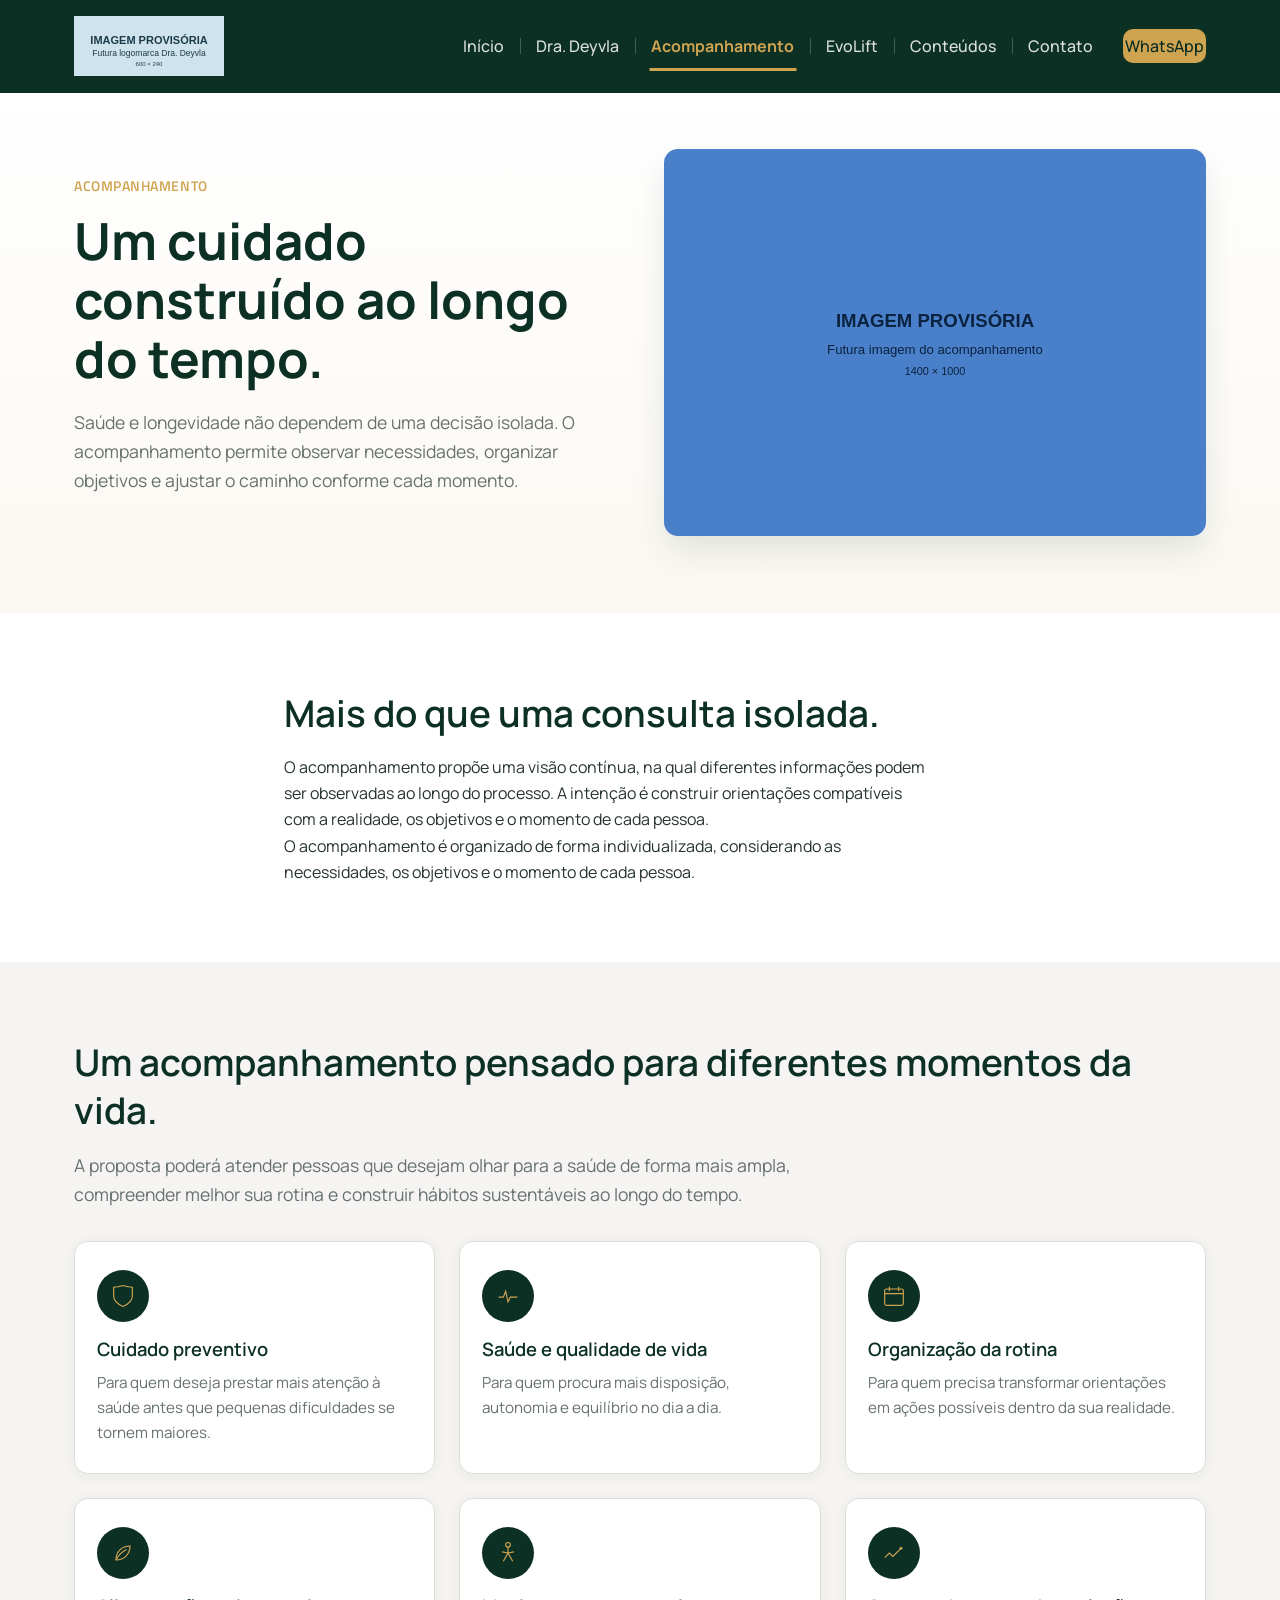
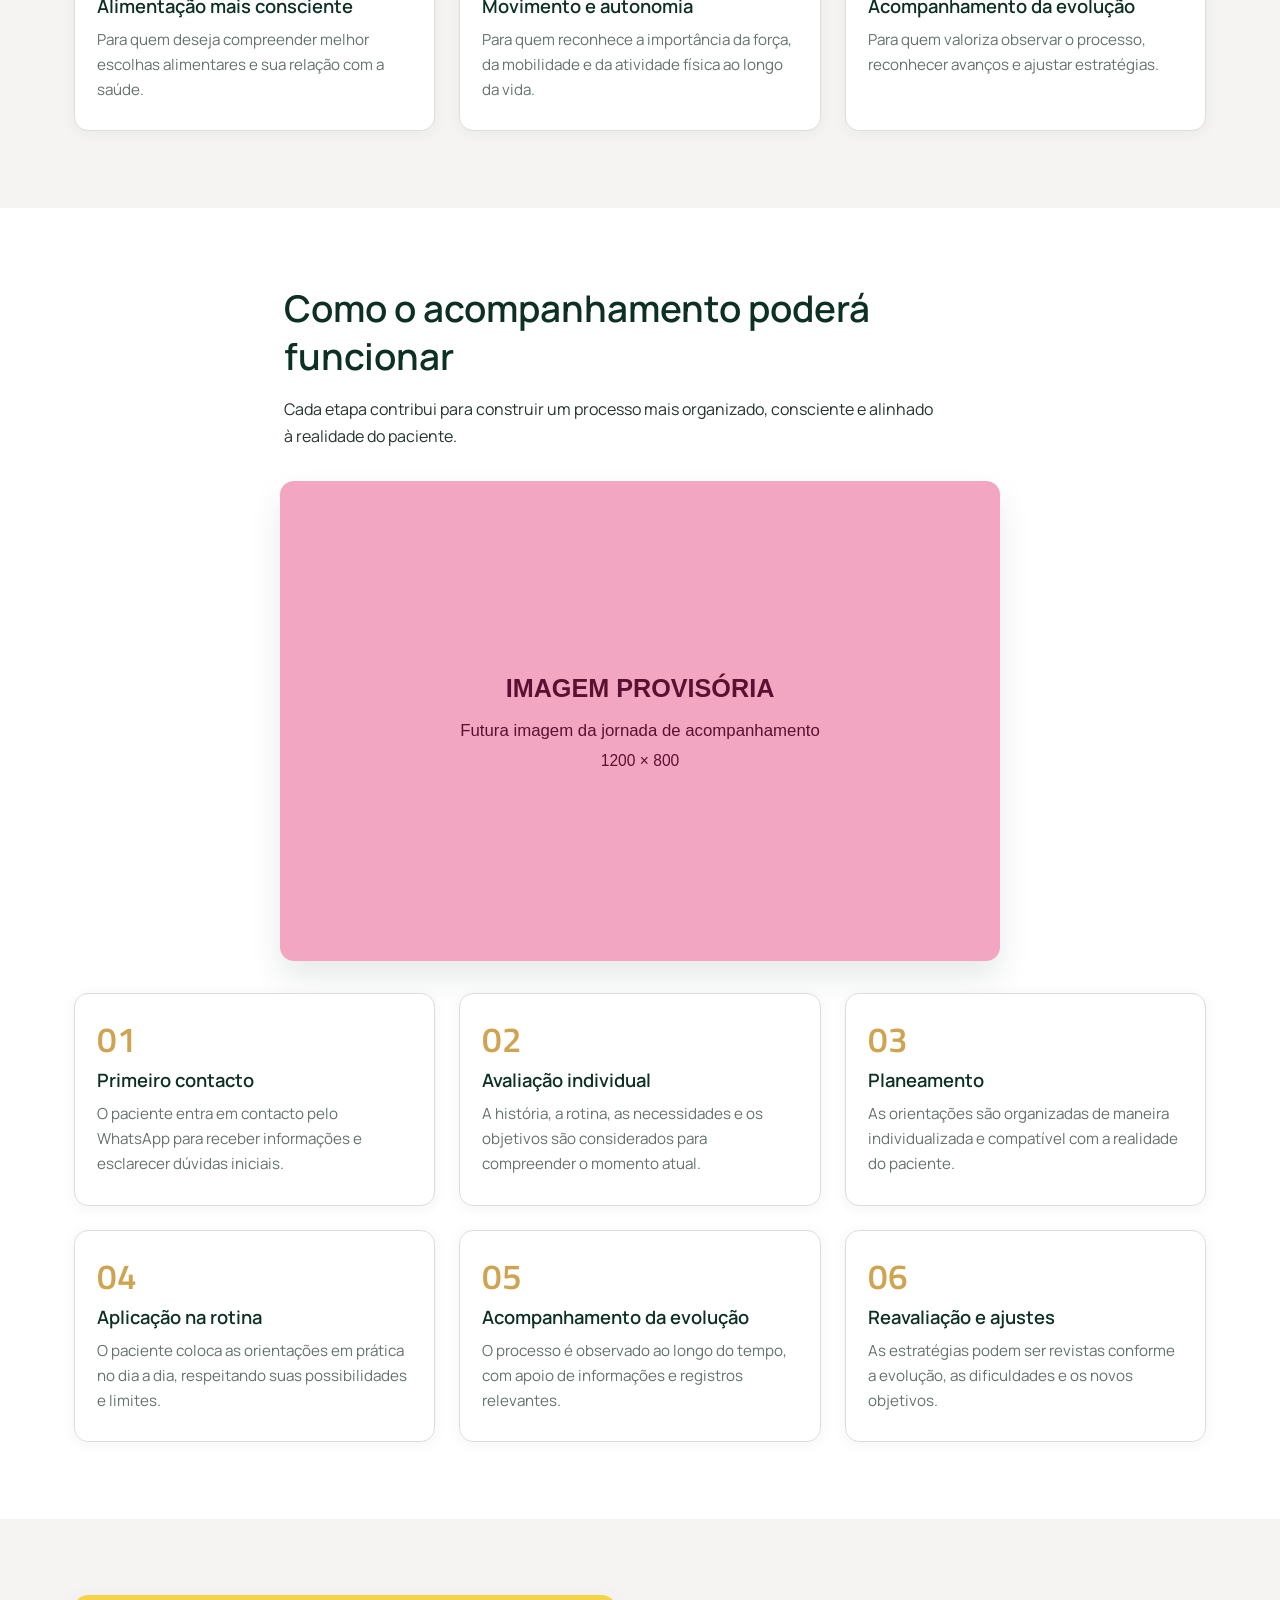
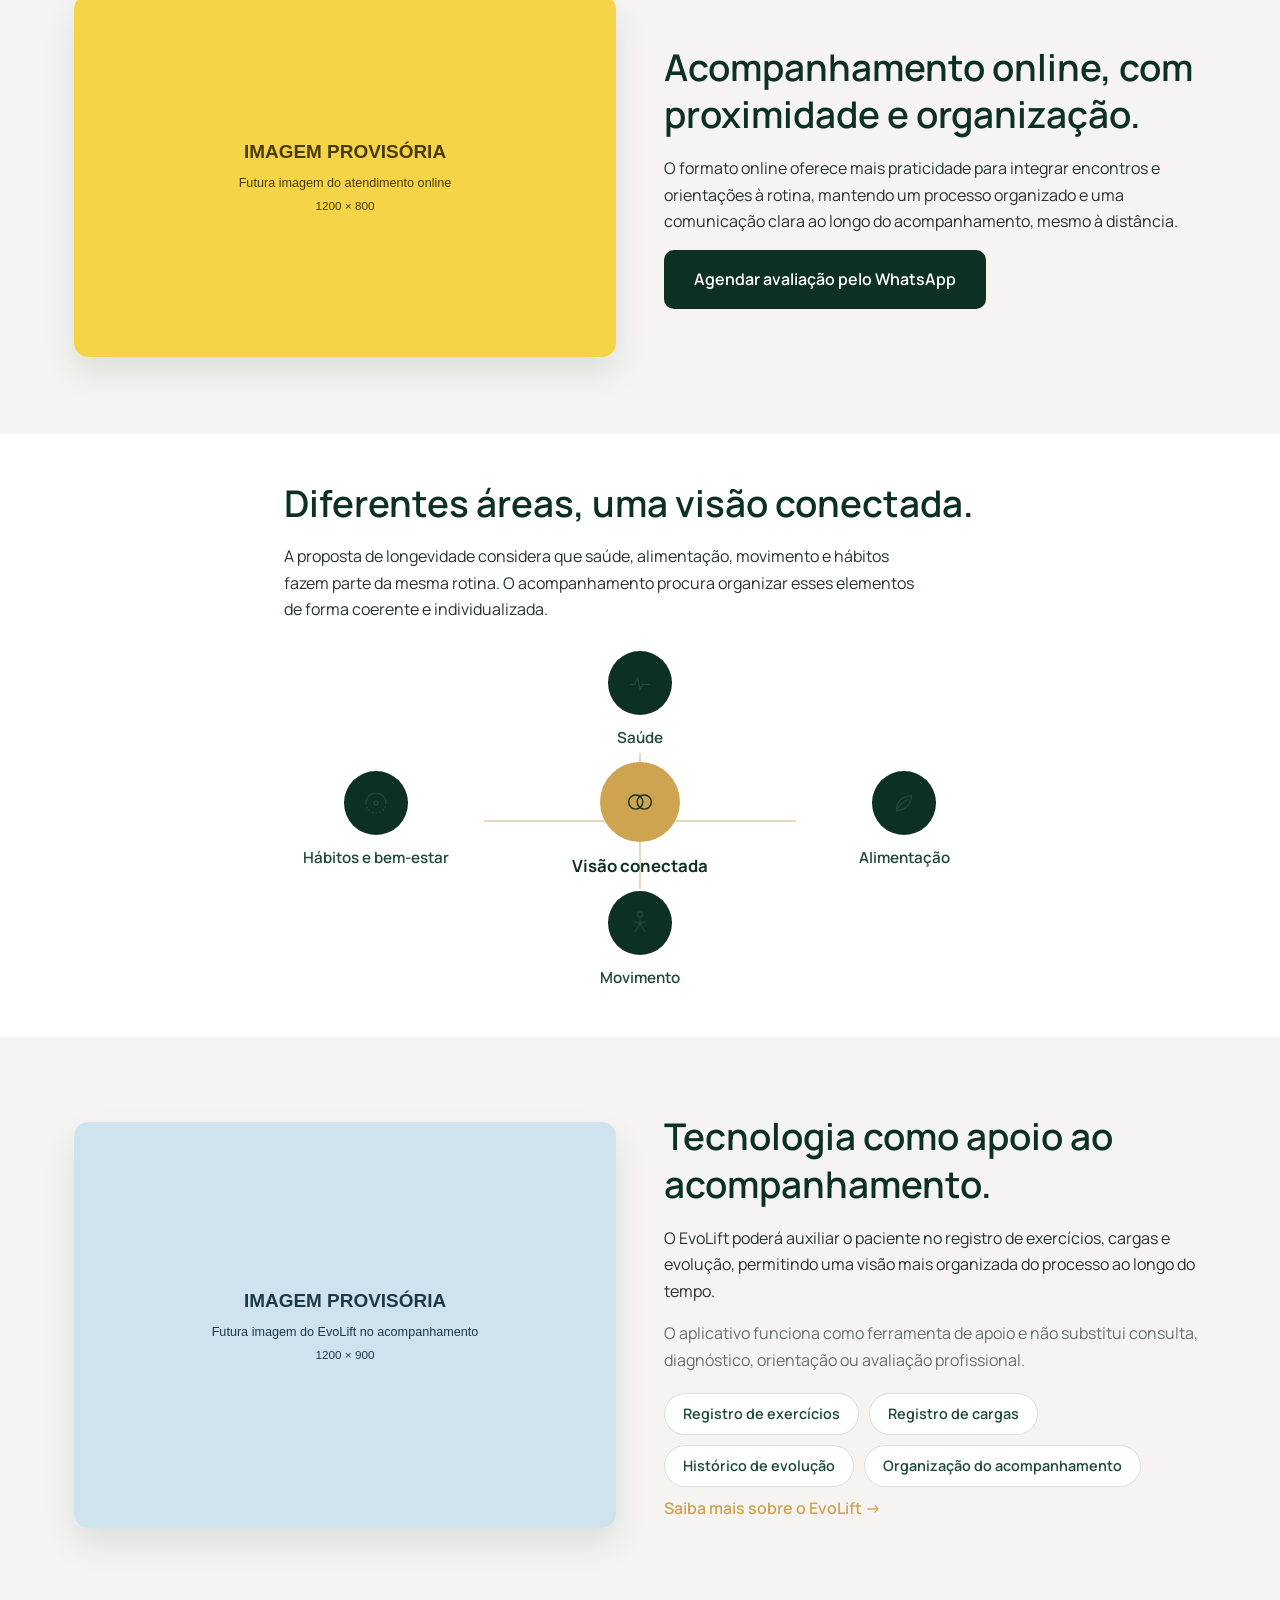
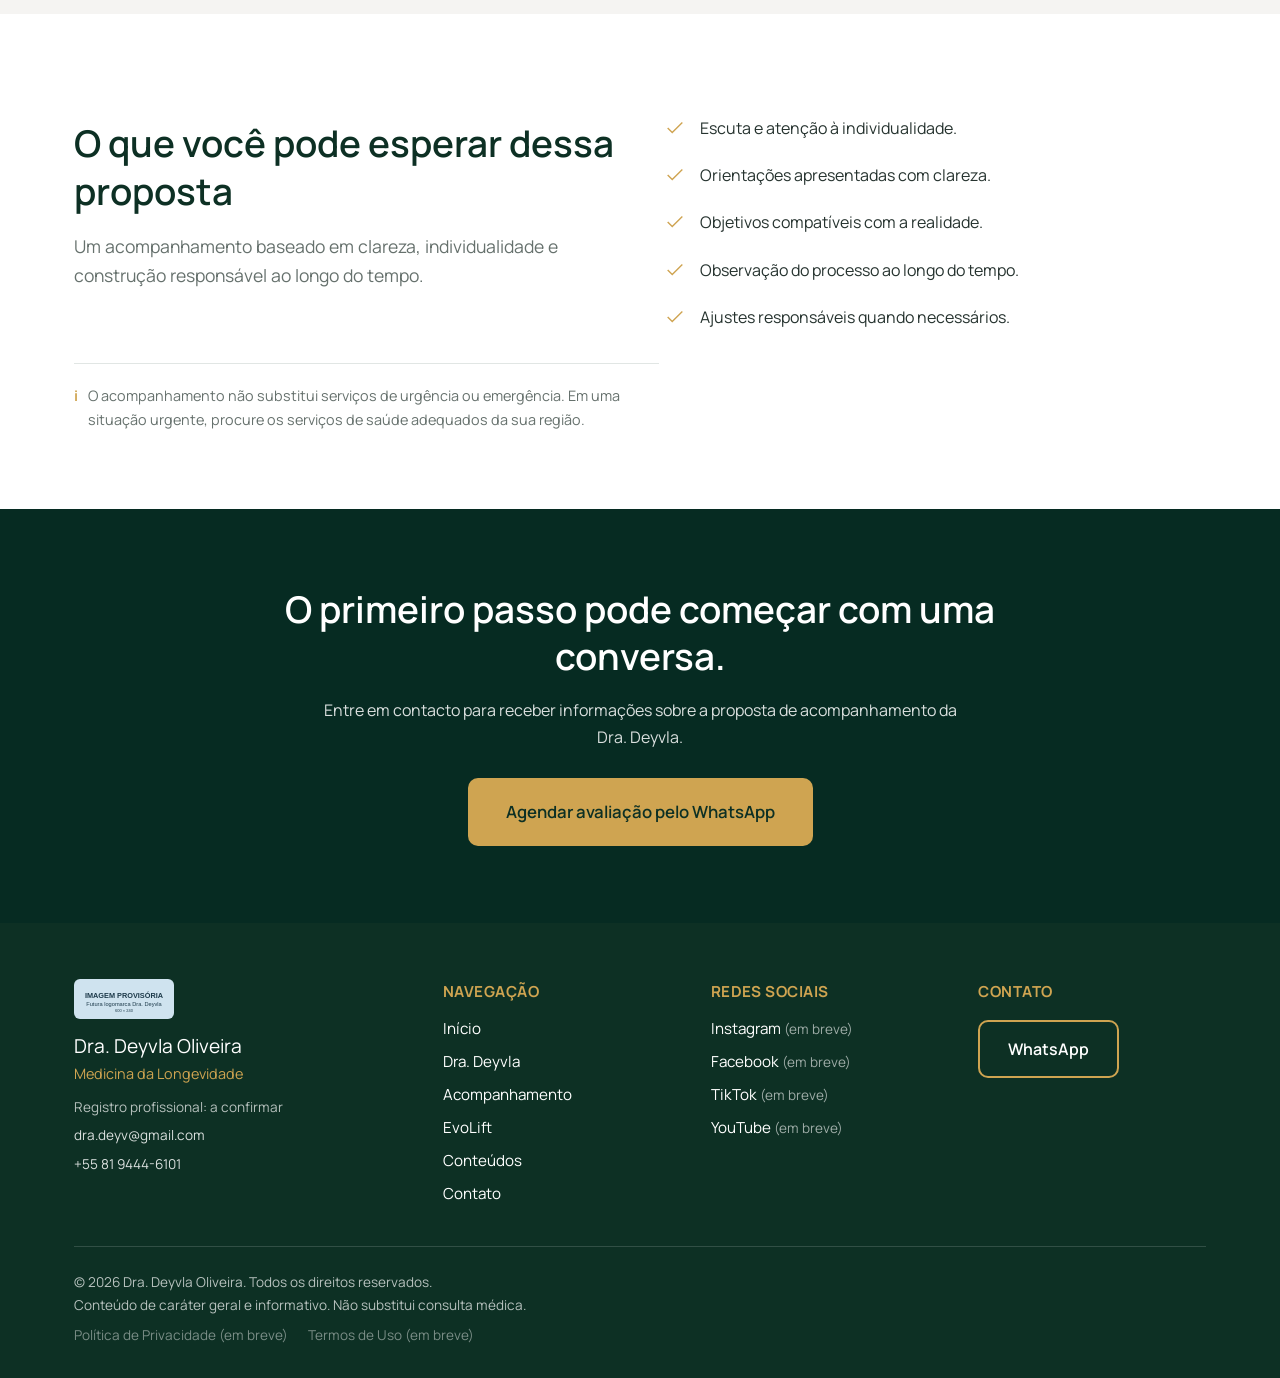
==== commit 01de0898: "fix: correct Dra. Deyvla name on acompanhamento page" ====
--- a/pages/acompanhamento.html
+++ b/pages/acompanhamento.html
@@ -86,7 +86,7 @@
     <section id="introducao" class="section">
       <div class="container section-narrow">
         <h2>Mais do que uma consulta isolada.</h2>
-        <!-- TODO final: substituir pela descrição oficial do modelo de acompanhamento da Dra. Deyv. -->
+        <!-- TODO final: substituir pela descrição oficial do modelo de acompanhamento da Dra. Deyvla. -->
         <p>
           O acompanhamento propõe uma visão contínua, na qual diferentes informações podem ser
           observadas ao longo do processo. A intenção é construir orientações compatíveis com a
@@ -108,7 +108,7 @@
           A proposta poderá atender pessoas que desejam olhar para a saúde de forma mais ampla,
           compreender melhor sua rotina e construir hábitos sustentáveis ao longo do tempo.
         </p>
-        <!-- TODO final: validar o público e as necessidades oficialmente acompanhadas pela Dra. Deyv. -->
+        <!-- TODO final: validar o público e as necessidades oficialmente acompanhadas pela Dra. Deyvla. -->
         <ul class="situations-grid">
           <li class="pillar-card">
             <span class="pillar-icon" aria-hidden="true">
@@ -192,7 +192,7 @@
             loading="lazy"
           >
         </div>
-        <!-- TODO final: validar e substituir pelas etapas oficiais do acompanhamento da Dra. Deyv. -->
+        <!-- TODO final: validar e substituir pelas etapas oficiais do acompanhamento da Dra. Deyvla. -->
         <ol class="journey-grid">
           <li class="journey-step">
             <span class="journey-number" aria-hidden="true">01</span>
@@ -330,7 +330,7 @@
             O aplicativo funciona como ferramenta de apoio e não substitui consulta,
             diagnóstico, orientação ou avaliação profissional.
           </p>
-          <!-- TODO final: validar exatamente como o EvoLift será utilizado no acompanhamento da Dra. Deyv. -->
+          <!-- TODO final: validar exatamente como o EvoLift será utilizado no acompanhamento da Dra. Deyvla. -->
           <ul class="tag-list">
             <li class="tag">Registro de exercícios</li>
             <li class="tag">Registro de cargas</li>
@@ -422,7 +422,7 @@
     <section id="contato-final" class="section section-final-cta">
       <div class="container section-narrow">
         <h2>O primeiro passo pode começar com uma conversa.</h2>
-        <p>Entre em contacto para receber informações sobre a proposta de acompanhamento da Dra. Deyv.</p>
+        <p>Entre em contacto para receber informações sobre a proposta de acompanhamento da Dra. Deyvla.</p>
         <a class="btn btn-primary btn-large js-whatsapp-link" href="#" data-whatsapp>
           Agendar avaliação pelo WhatsApp
         </a>
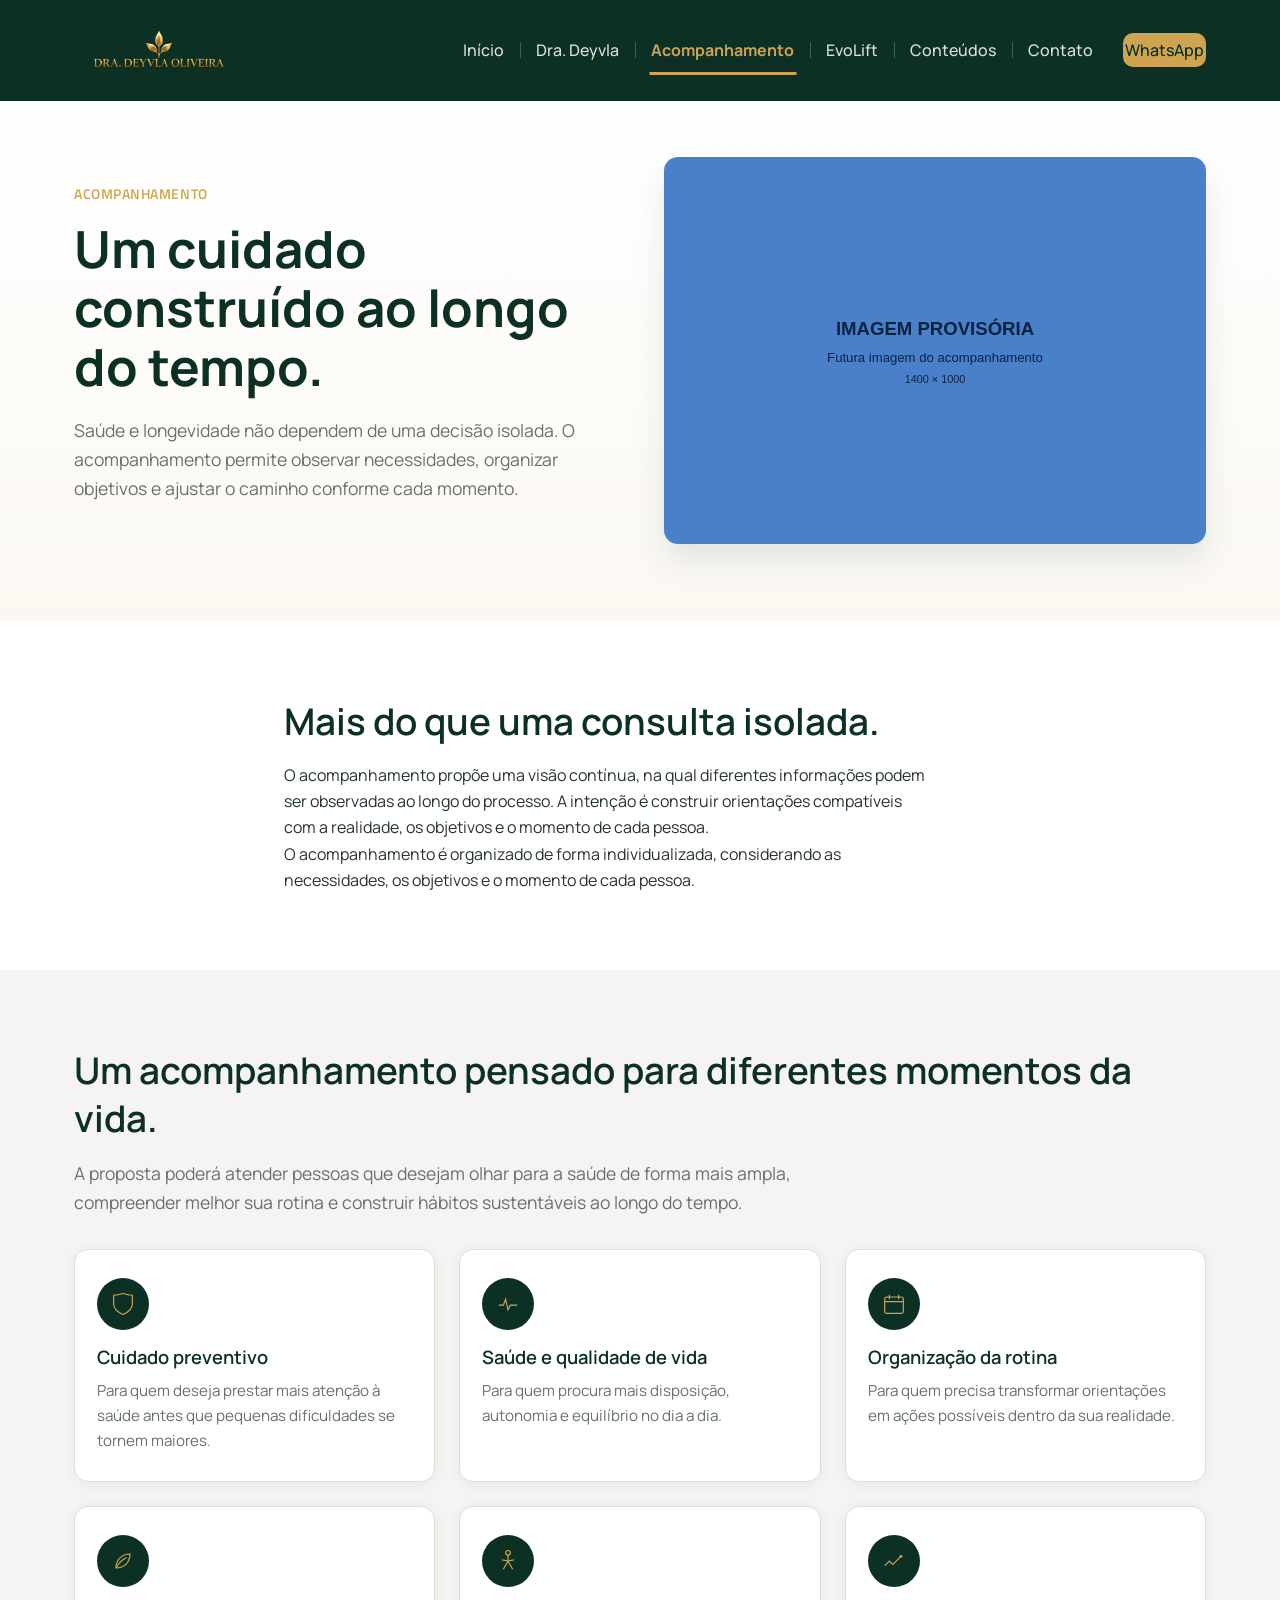
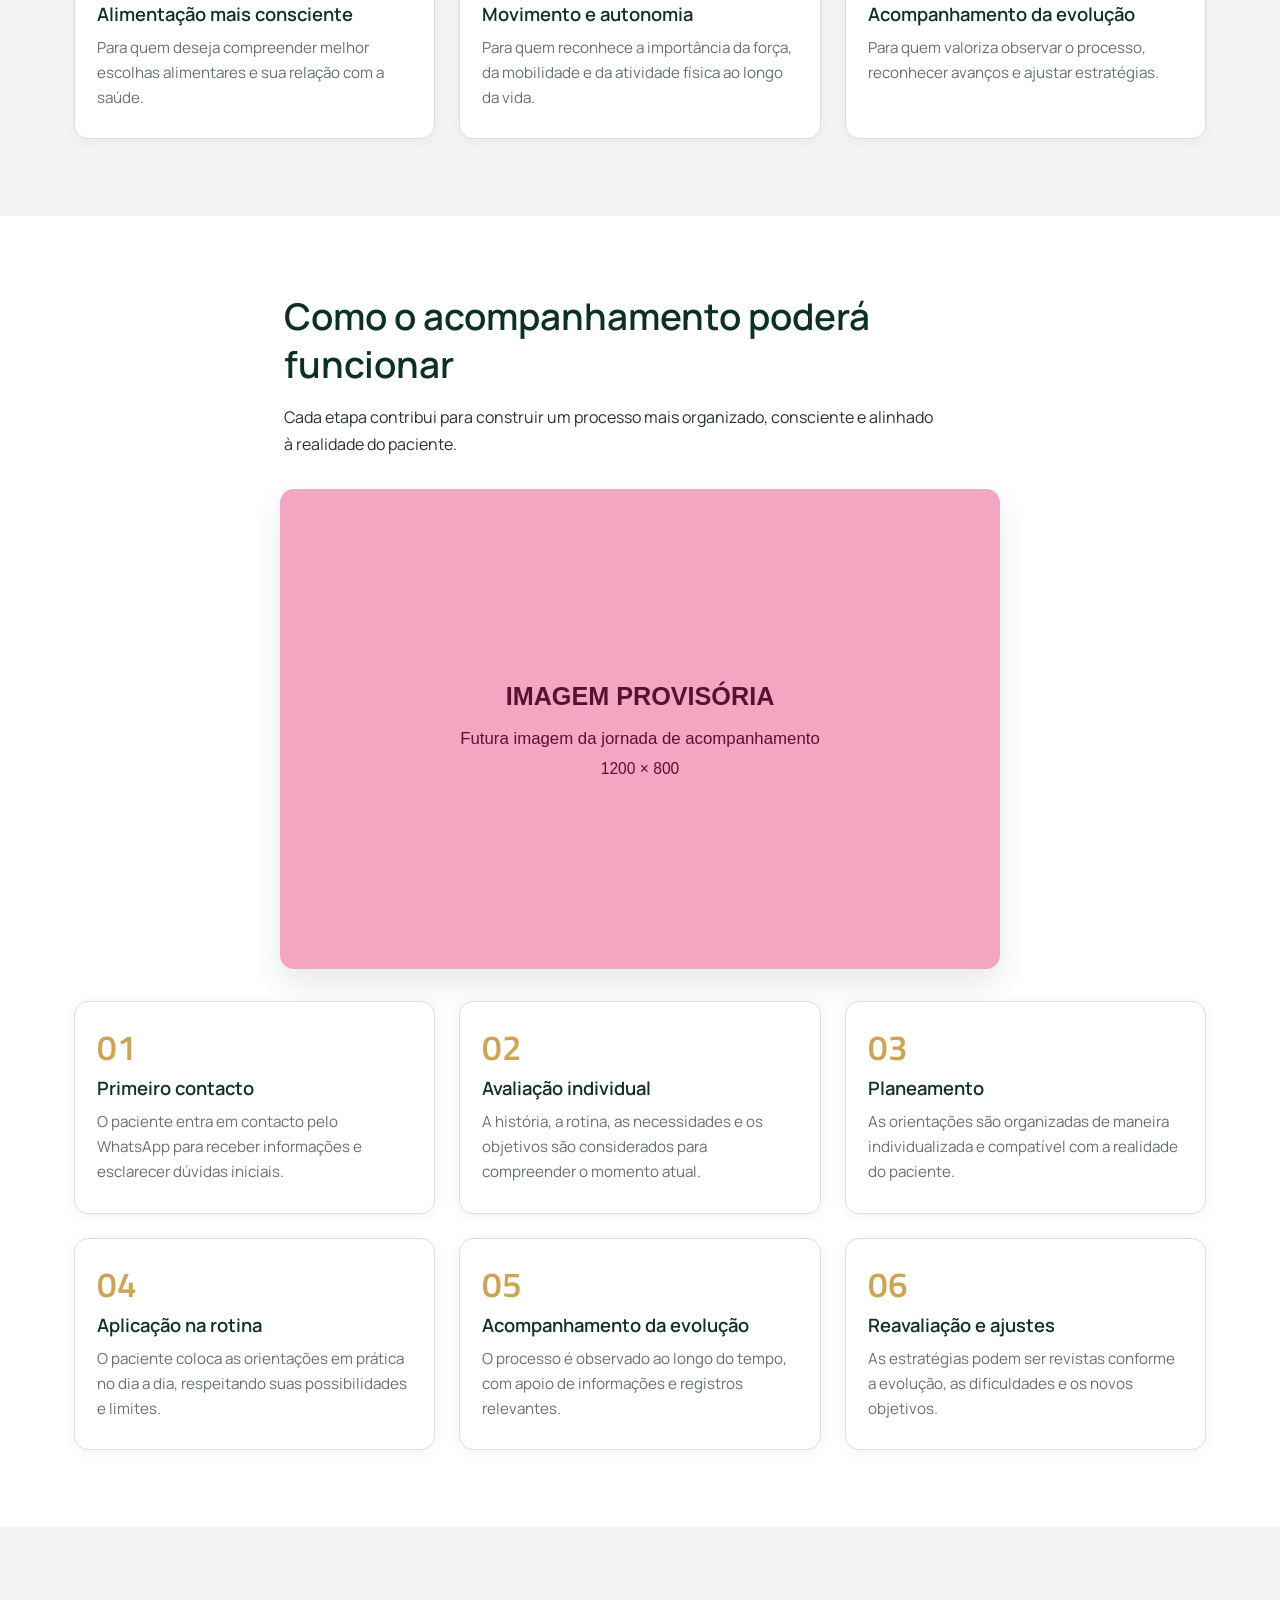
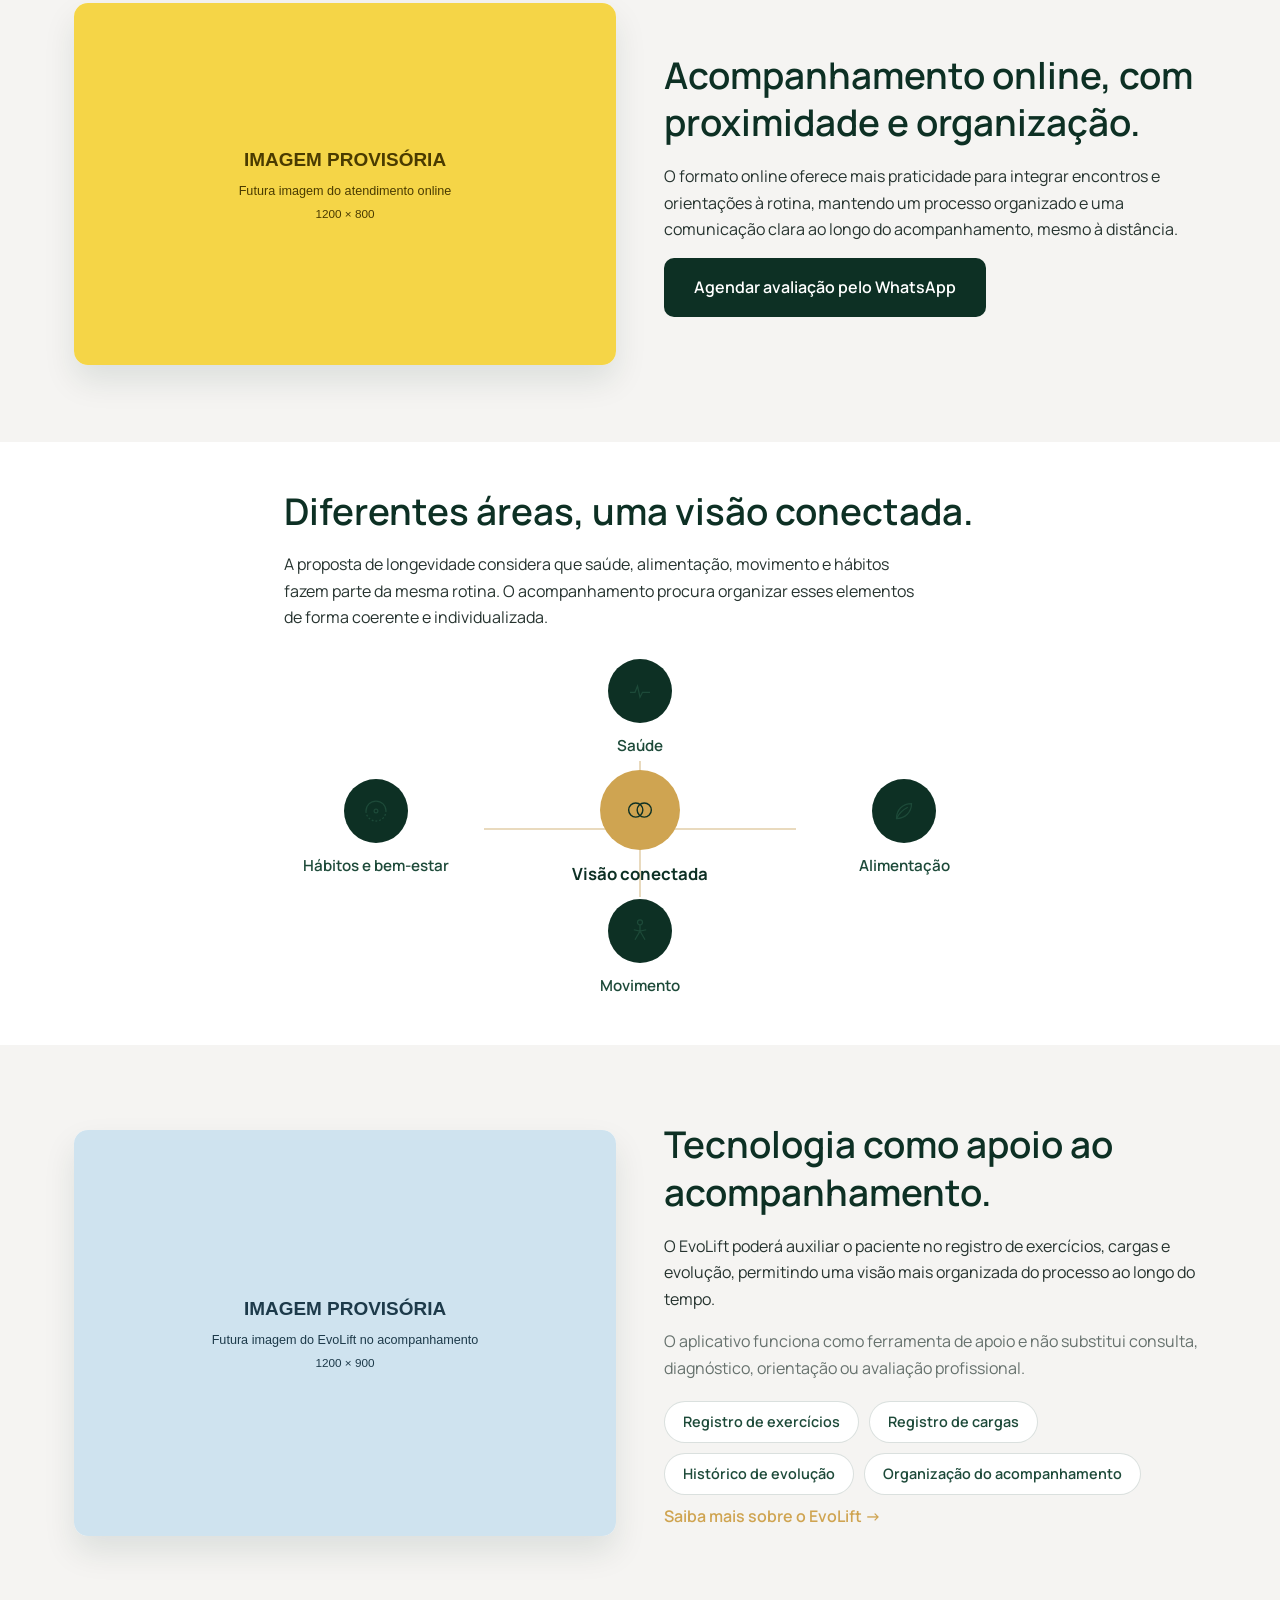
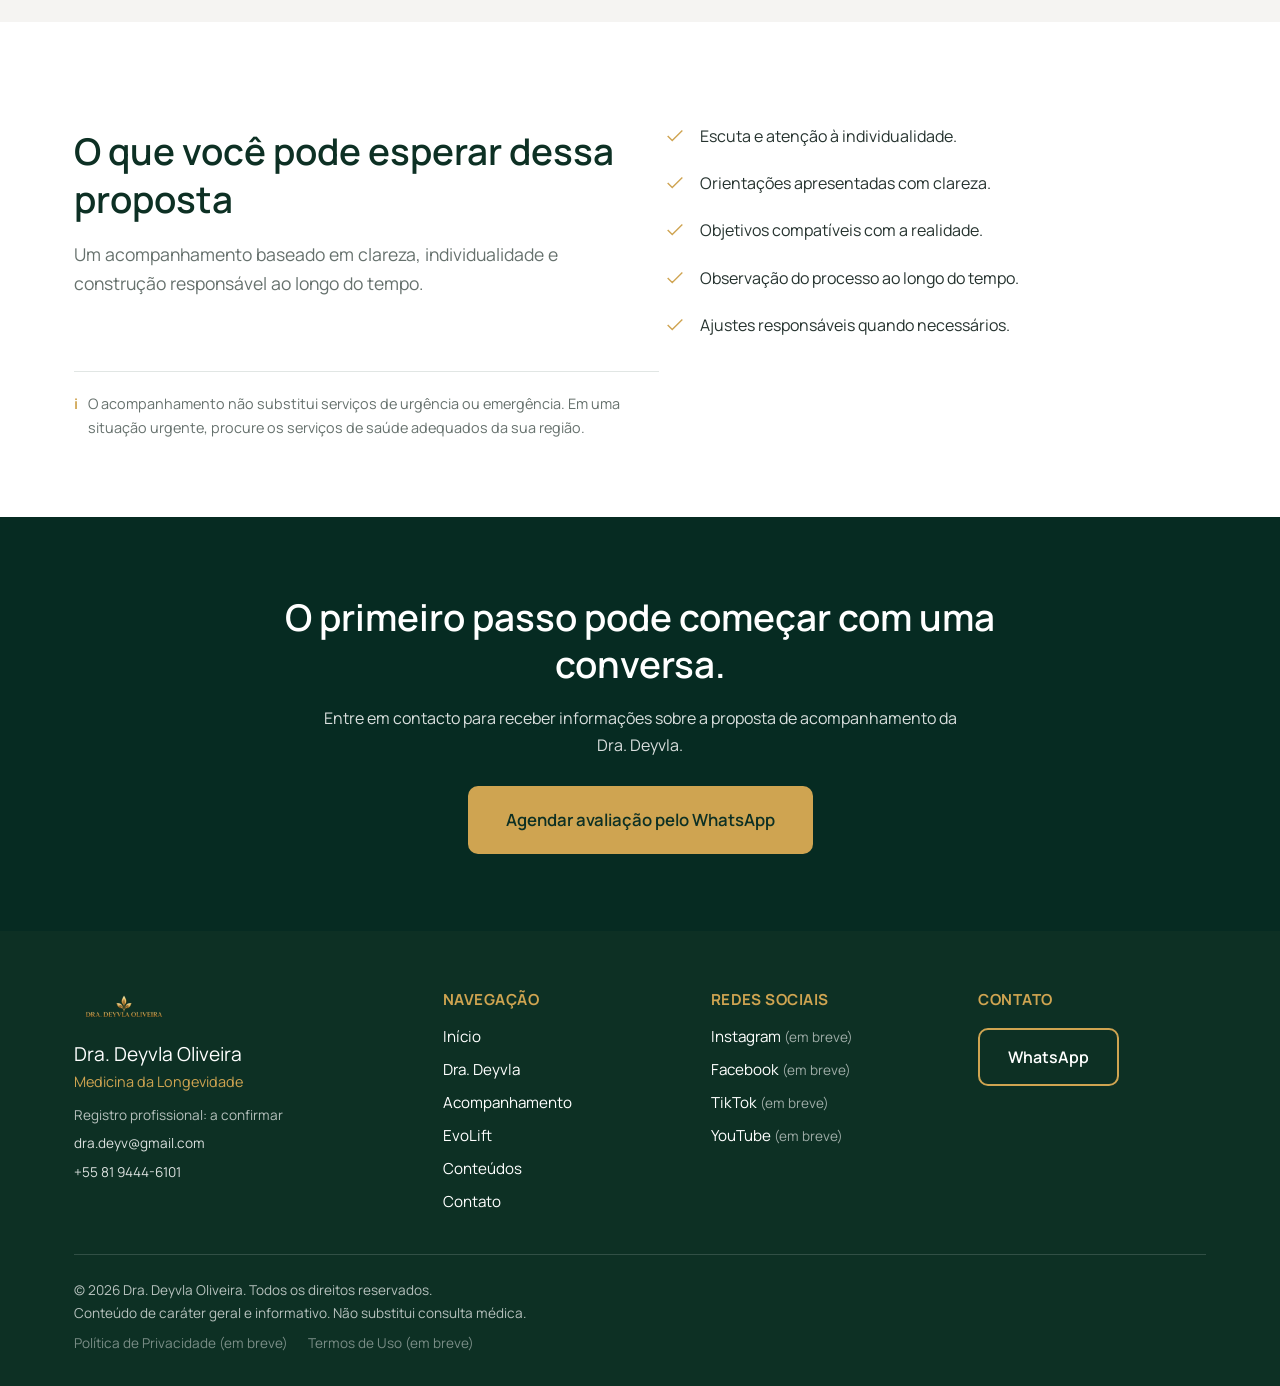
==== commit f04b7163: "feat: replace placeholder with official Dra. Deyvla logo" ====
--- a/pages/acompanhamento.html
+++ b/pages/acompanhamento.html
@@ -5,7 +5,7 @@
   <meta name="viewport" content="width=device-width, initial-scale=1.0">
   <title>Acompanhamento | Dra. Deyvla Oliveira</title>
   <meta name="description" content="Conheça a proposta de acompanhamento integrado da Dra. Deyvla Oliveira, unindo saúde, alimentação, movimento, hábitos e apoio do EvoLift.">
-  <link rel="icon" href="../assets/img/logo/logo-placeholder.svg" type="image/svg+xml">
+  <link rel="icon" href="../assets/img/logo/logo-dra-deyvla-oliveira.png" type="image/png">
   <link rel="preconnect" href="https://fonts.googleapis.com">
   <link rel="preconnect" href="https://fonts.gstatic.com" crossorigin>
   <link href="https://fonts.googleapis.com/css2?family=Manrope:wght@400;500;600;700&family=Titillium+Web:wght@400;600;700&display=swap" rel="stylesheet">
@@ -19,11 +19,12 @@
     <div class="container header-inner">
       <a href="../index.html" class="logo">
         <img
-          src="../assets/img/logo/logo-placeholder.svg"
+          src="../assets/img/logo/logo-dra-deyvla-oliveira.png"
           width="600"
           height="240"
-          alt="Logomarca provisória — Dra. Deyvla, Medicina da Longevidade"
+          alt="Dra. Deyvla Oliveira"
           class="logo-img"
+          decoding="async"
         >
       </a>
 
@@ -435,12 +436,13 @@
     <div class="container footer-inner">
       <div class="footer-brand">
         <img
-          src="../assets/img/logo/logo-placeholder.svg"
+          src="../assets/img/logo/logo-dra-deyvla-oliveira.png"
           width="600"
           height="240"
-          alt="Logomarca provisória da Dra. Deyvla"
+          alt="Dra. Deyvla Oliveira"
           class="footer-logo"
           loading="lazy"
+          decoding="async"
         >
         <p class="footer-name">Dra. Deyvla Oliveira</p>
         <p class="footer-tagline">Medicina da Longevidade</p>
--- a/css/style.css
+++ b/css/style.css
@@ -34,7 +34,7 @@
   --radius: 14px;
   --transition: 200ms ease;
   --space-section: clamp(48px, 6vw, 88px);
-  --header-height: 92px;
+  --header-height: 100px;
 }
 
 /* ==========================================================================
@@ -233,8 +233,11 @@
 }
 
 .logo-img {
-  height: 60px;
-  width: auto;
+  display: block;
+  width: clamp(150px, 14vw, 170px);
+  height: auto;
+  max-width: 100%;
+  object-fit: contain;
 }
 
 .nav-toggle {
@@ -1598,11 +1601,12 @@
 
 @media (max-width: 768px) {
   :root {
-    --header-height: 80px;
+    --header-height: 88px;
   }
 
   .logo-img {
-    height: 48px;
+    width: 140px;
+    height: auto;
   }
 
   .nav-toggle {
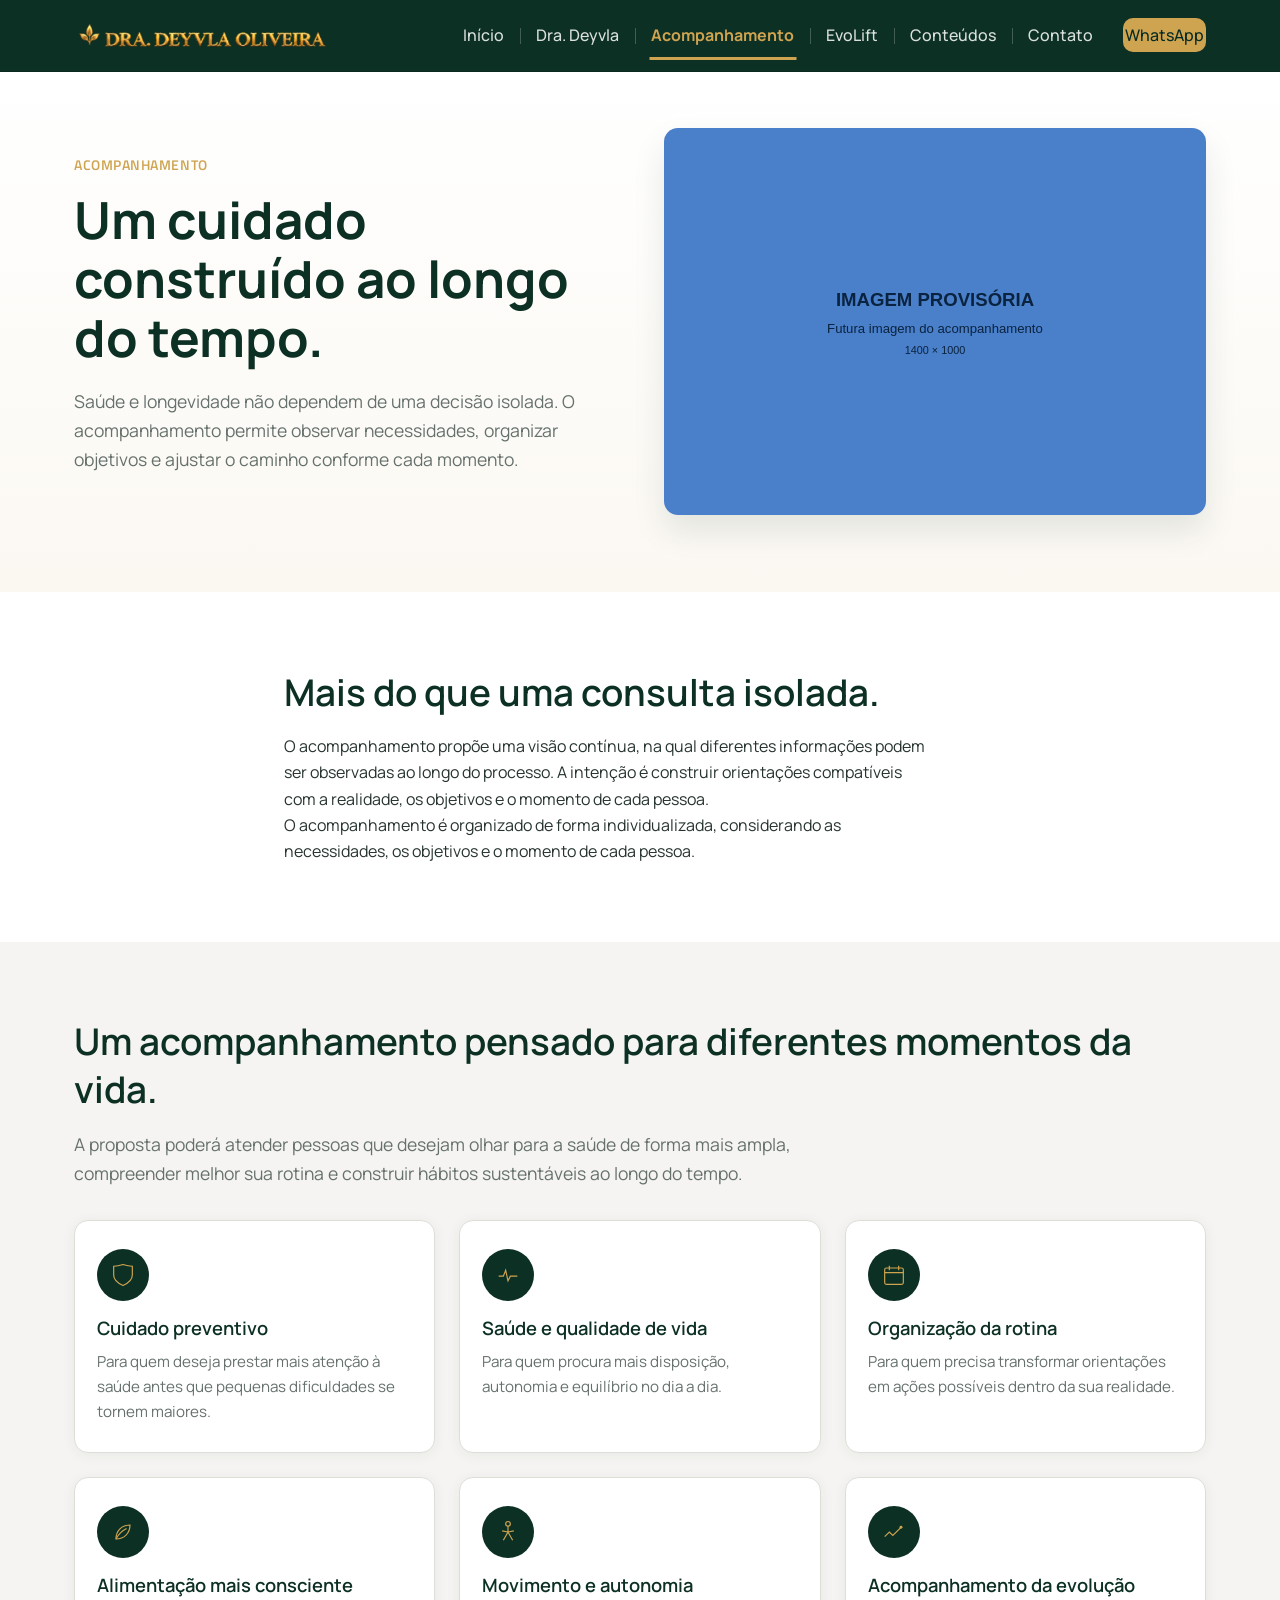
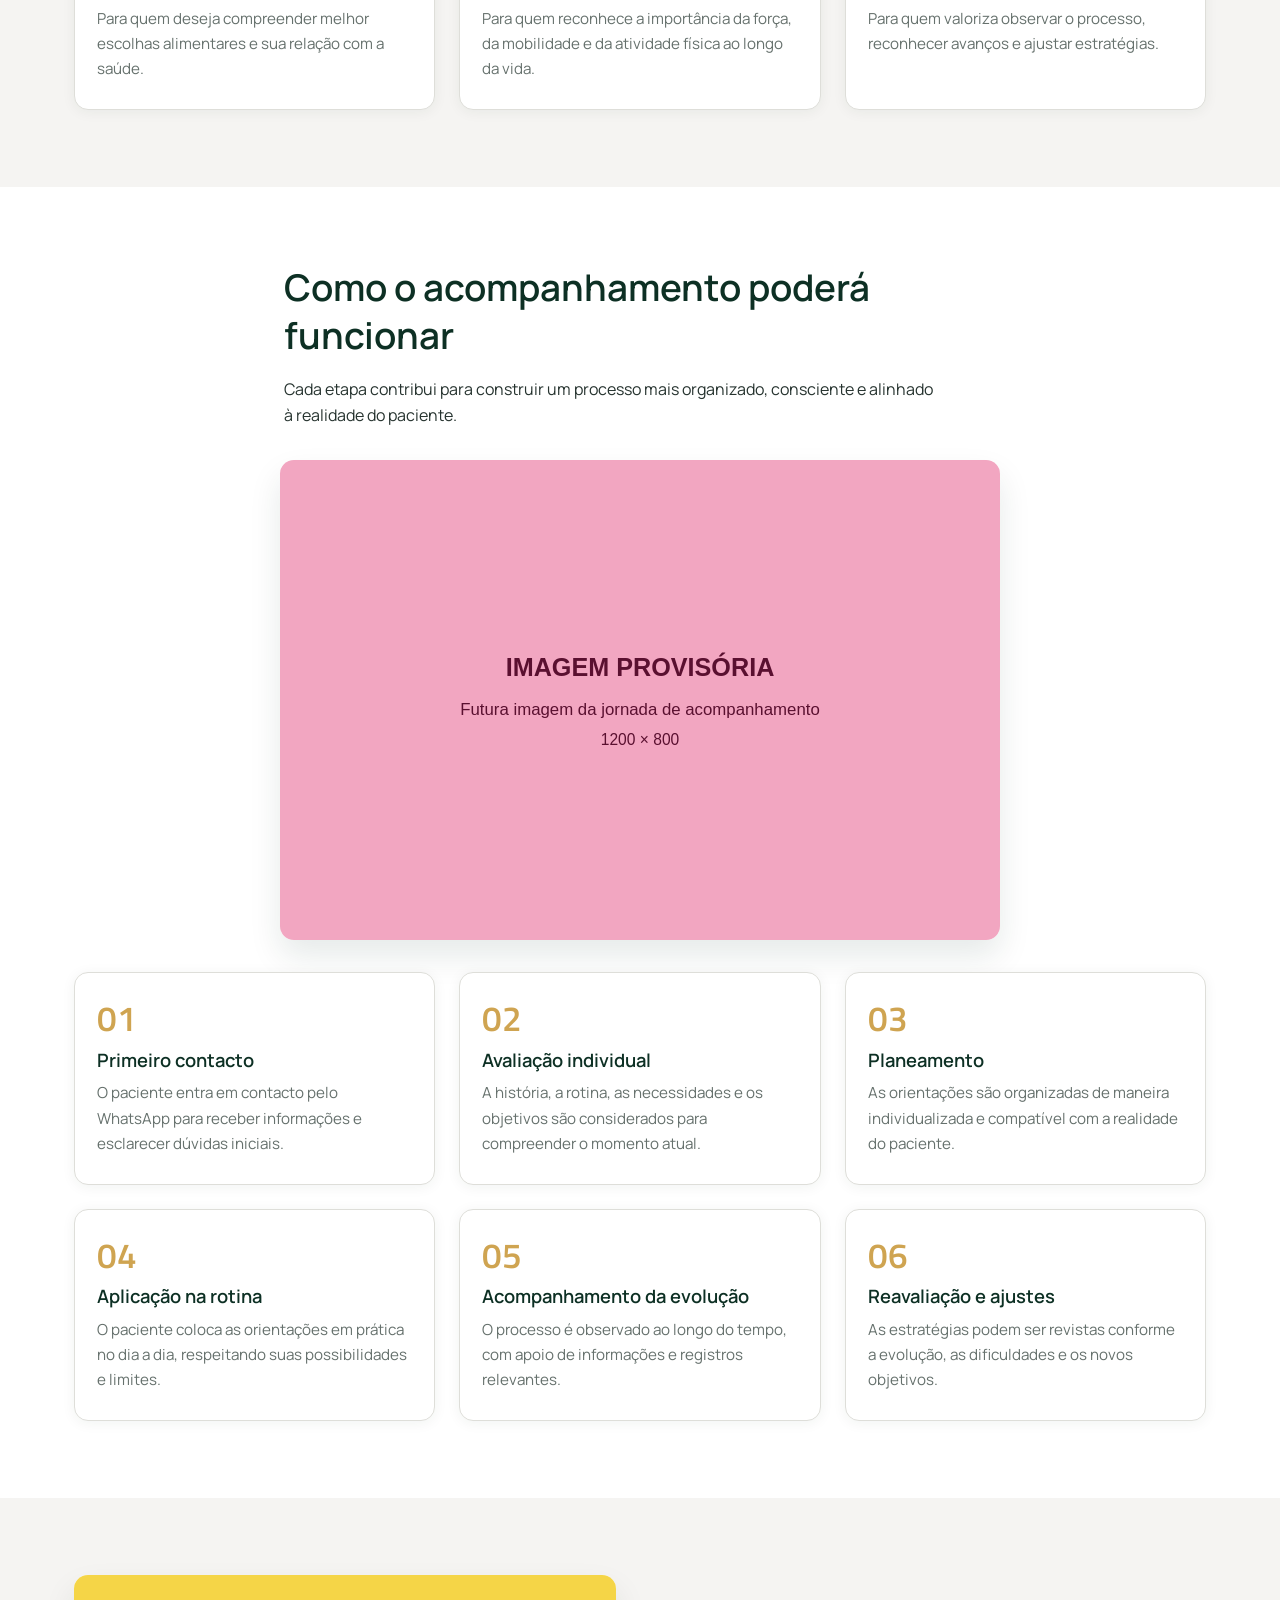
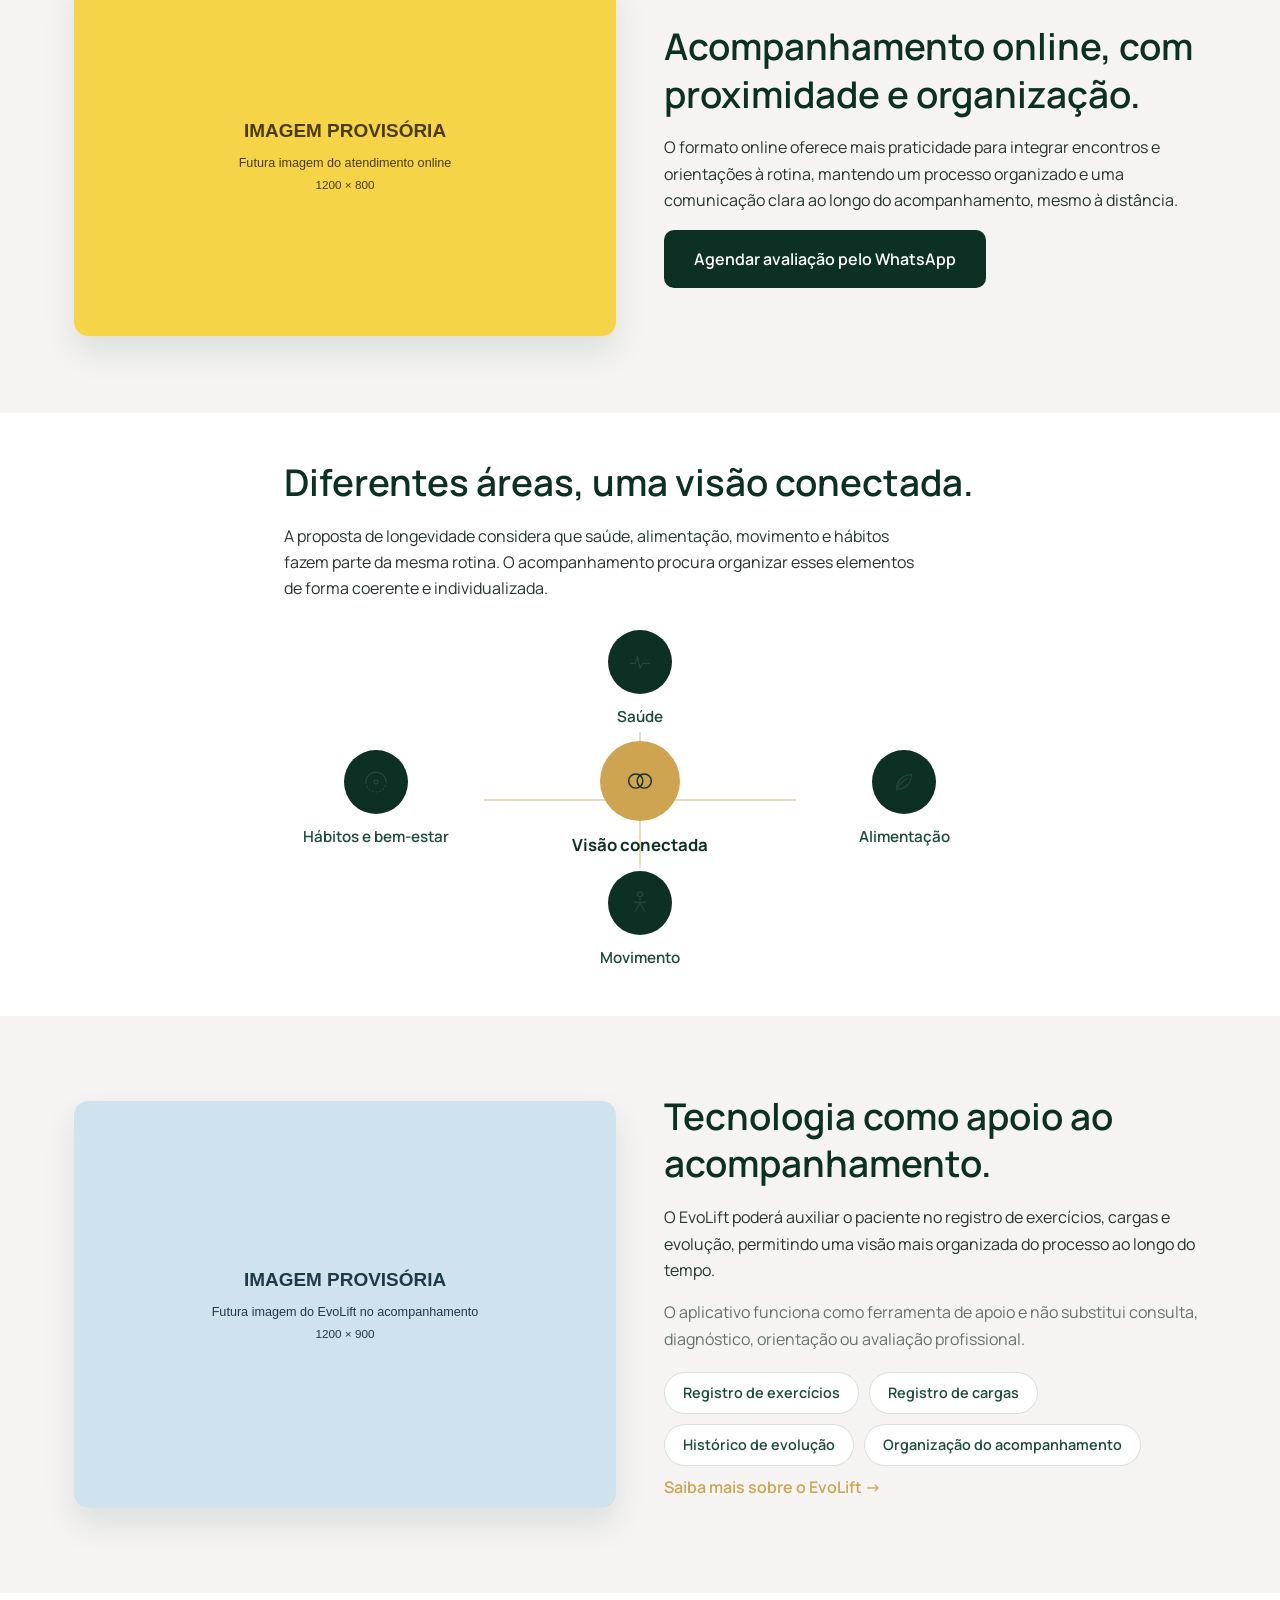
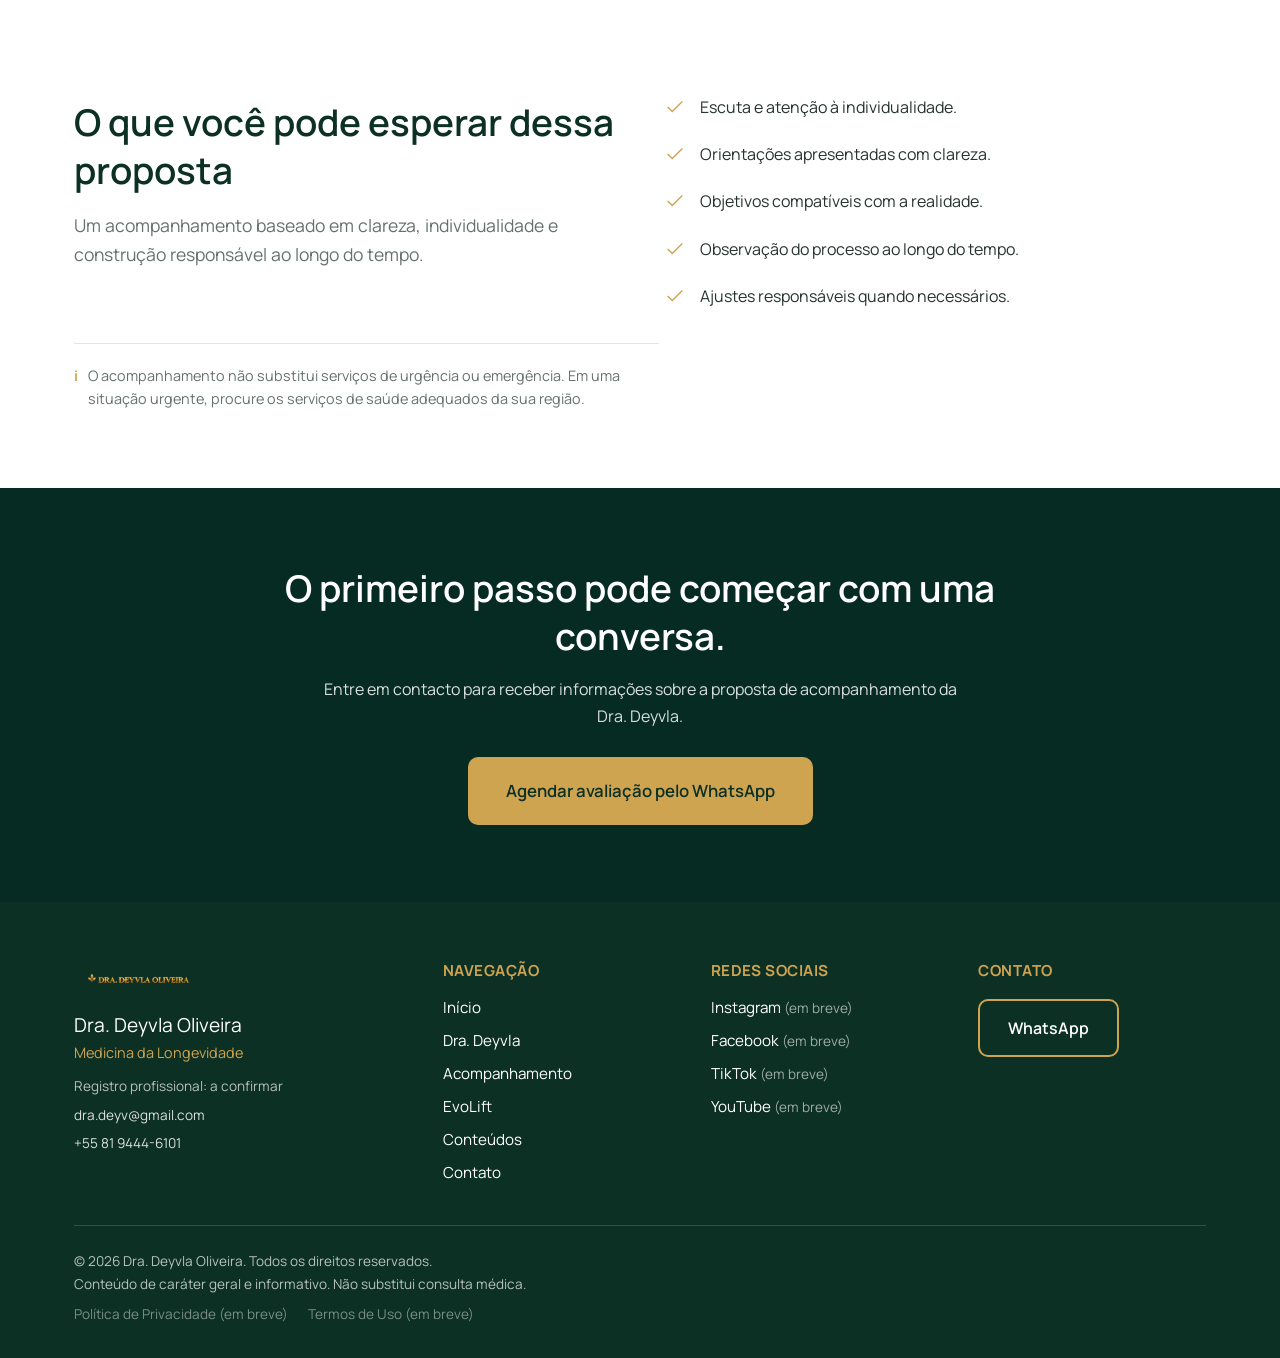
==== commit 8005eba6: "feat: update official logo and navigation styling" ====
--- a/pages/acompanhamento.html
+++ b/pages/acompanhamento.html
@@ -5,7 +5,7 @@
   <meta name="viewport" content="width=device-width, initial-scale=1.0">
   <title>Acompanhamento | Dra. Deyvla Oliveira</title>
   <meta name="description" content="Conheça a proposta de acompanhamento integrado da Dra. Deyvla Oliveira, unindo saúde, alimentação, movimento, hábitos e apoio do EvoLift.">
-  <link rel="icon" href="../assets/img/logo/logo-dra-deyvla-oliveira.png" type="image/png">
+  <link rel="icon" href="../assets/img/logo/logo-dra-deyvla-oliveira-720x240.png" type="image/png">
   <link rel="preconnect" href="https://fonts.googleapis.com">
   <link rel="preconnect" href="https://fonts.gstatic.com" crossorigin>
   <link href="https://fonts.googleapis.com/css2?family=Manrope:wght@400;500;600;700&family=Titillium+Web:wght@400;600;700&display=swap" rel="stylesheet">
@@ -19,8 +19,8 @@
     <div class="container header-inner">
       <a href="../index.html" class="logo">
         <img
-          src="../assets/img/logo/logo-dra-deyvla-oliveira.png"
-          width="600"
+          src="../assets/img/logo/logo-dra-deyvla-oliveira-720x240.png"
+          width="720"
           height="240"
           alt="Dra. Deyvla Oliveira"
           class="logo-img"
@@ -436,8 +436,8 @@
     <div class="container footer-inner">
       <div class="footer-brand">
         <img
-          src="../assets/img/logo/logo-dra-deyvla-oliveira.png"
-          width="600"
+          src="../assets/img/logo/logo-dra-deyvla-oliveira-720x240.png"
+          width="720"
           height="240"
           alt="Dra. Deyvla Oliveira"
           class="footer-logo"
--- a/css/style.css
+++ b/css/style.css
@@ -34,7 +34,7 @@
   --radius: 14px;
   --transition: 200ms ease;
   --space-section: clamp(48px, 6vw, 88px);
-  --header-height: 100px;
+  --header-height: clamp(61px, calc(21px + 4vw), 79px);
 }
 
 /* ==========================================================================
@@ -226,17 +226,33 @@
   display: flex;
   align-items: center;
   justify-content: space-between;
-  padding-top: 16px;
-  padding-bottom: 16px;
-  gap: 16px;
+  padding-block: 10px;
+  gap: 8px;
   position: relative;
 }
 
+/* O PNG oficial (720×240) tem grande margem transparente interna — o
+   conteúdo visível (flor + texto) ocupa apenas ~610×57px dentro do
+   canvas. .logo recorta essa margem: mantém a proporção do arquivo via
+   aspect-ratio e usa overflow:hidden; .logo-img é posicionada em
+   porcentagem (recalculada automaticamente com o tamanho do container)
+   para centralizar exatamente a área de conteúdo dentro da janela visível. */
+.logo {
+  display: block;
+  width: clamp(200px, 20vw, 290px);
+  aspect-ratio: 5 / 1;
+  overflow: hidden;
+  position: relative;
+  flex-shrink: 0;
+}
+
 .logo-img {
-  display: block;
-  width: clamp(150px, 14vw, 170px);
-  height: auto;
-  max-width: 100%;
+  position: absolute;
+  max-width: none;
+  width: 113.8%;
+  height: 189.6%;
+  left: -11.1%;
+  top: -46.4%;
   object-fit: contain;
 }
 
@@ -1601,12 +1617,11 @@
 
 @media (max-width: 768px) {
   :root {
-    --header-height: 88px;
-  }
-
-  .logo-img {
-    width: 140px;
-    height: auto;
+    --header-height: 65px;
+  }
+
+  .logo {
+    width: 170px;
   }
 
   .nav-toggle {
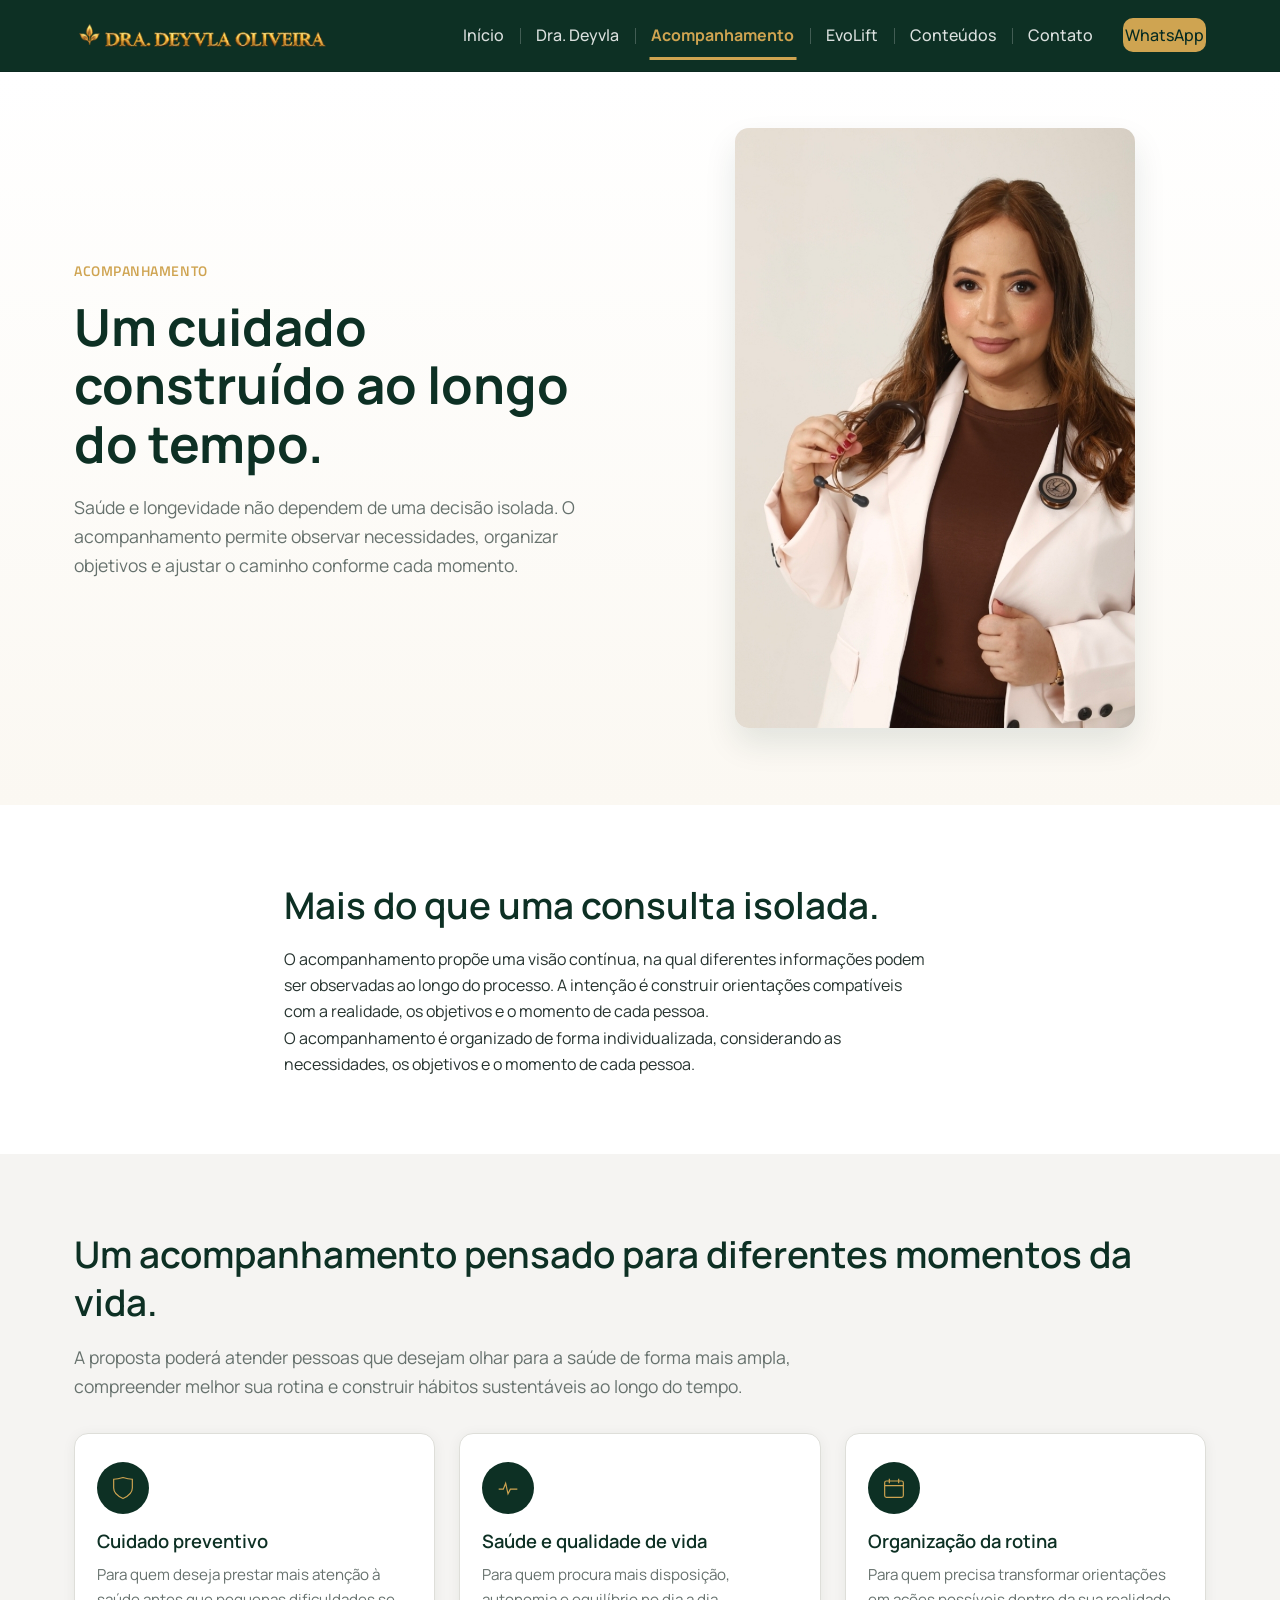
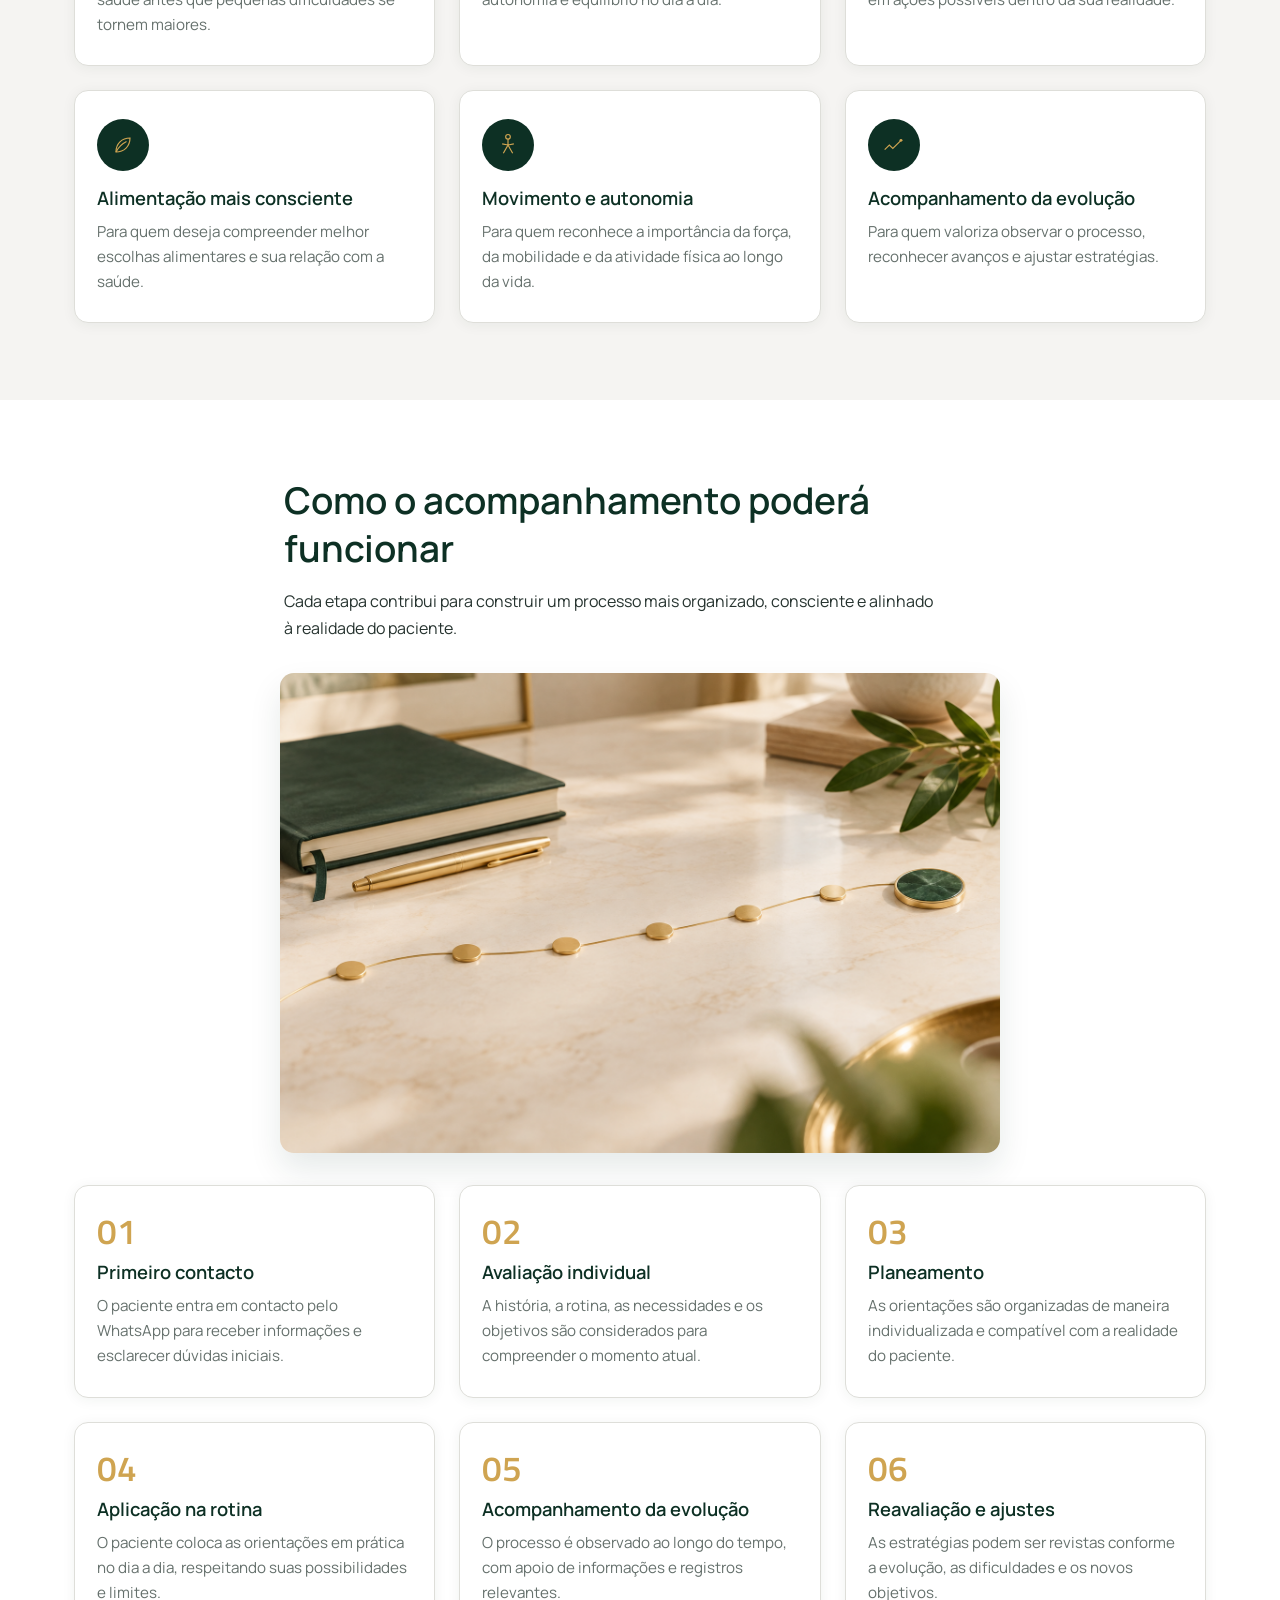
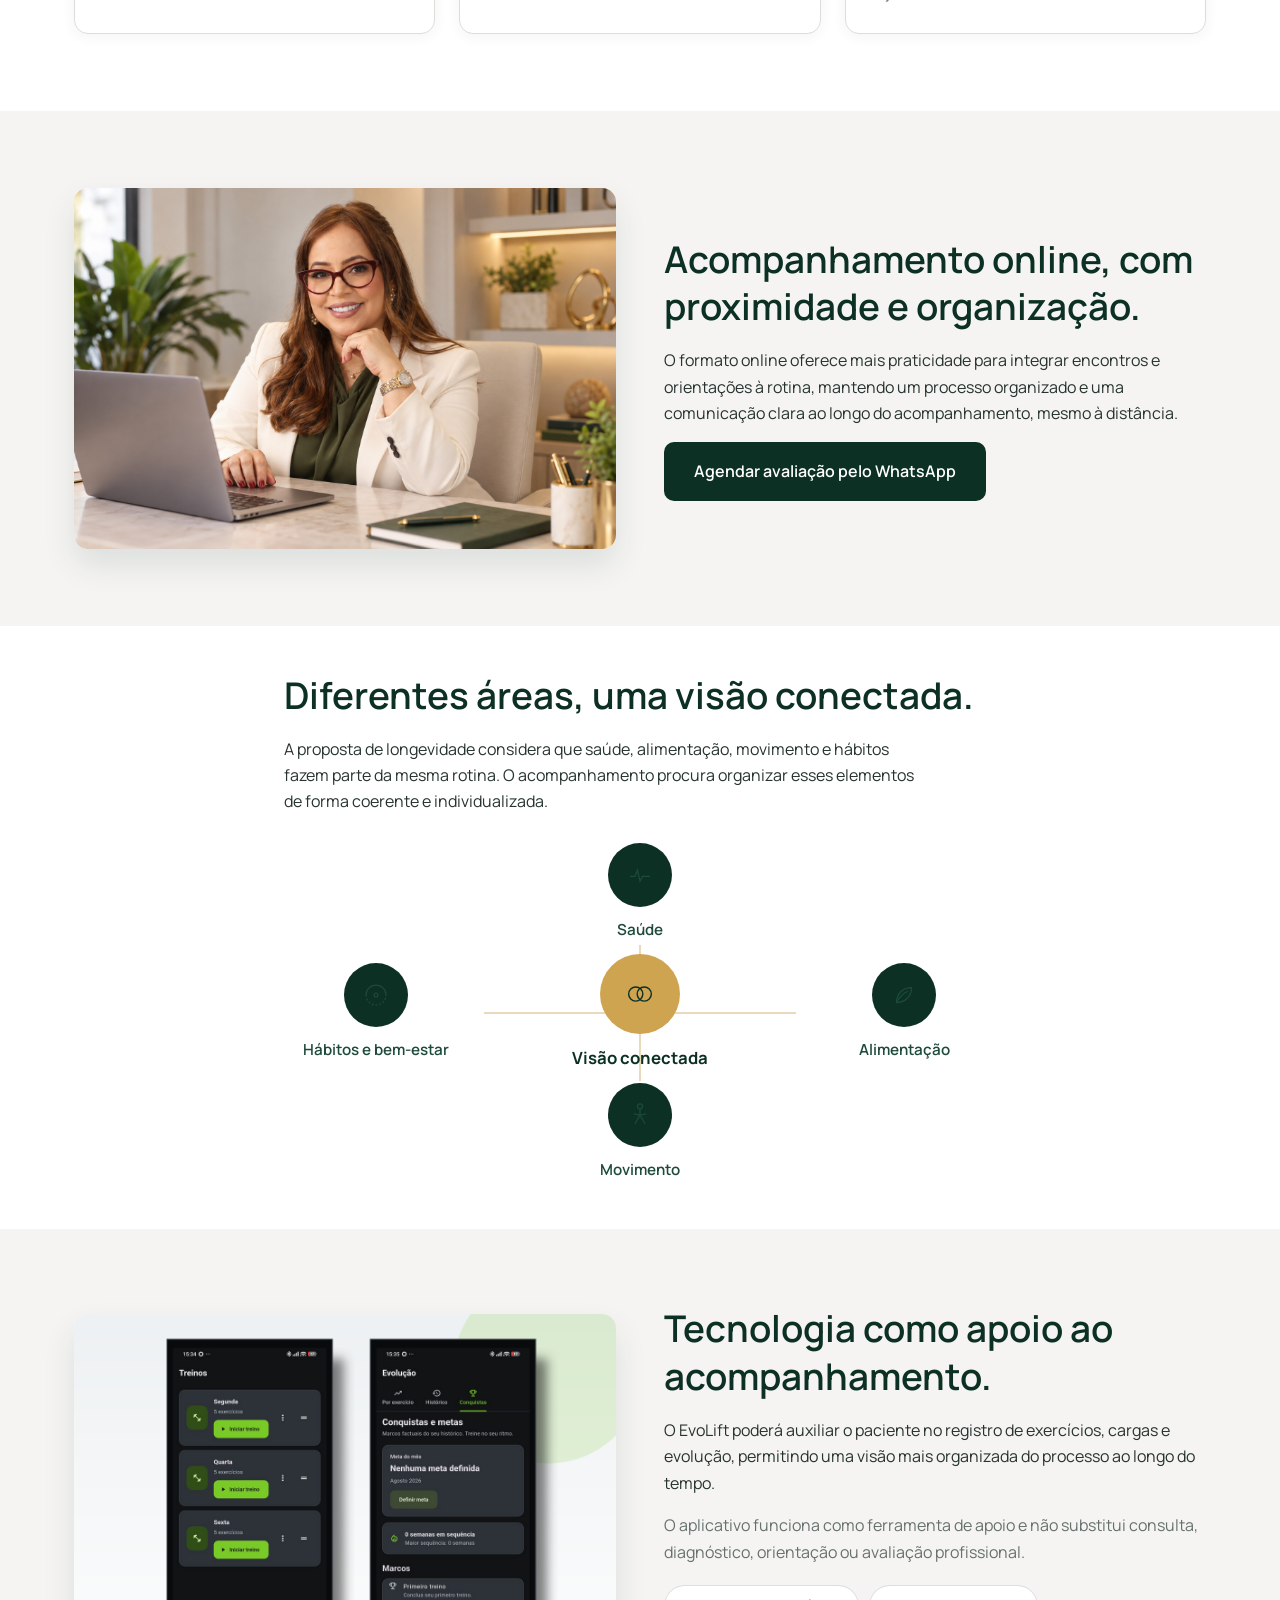
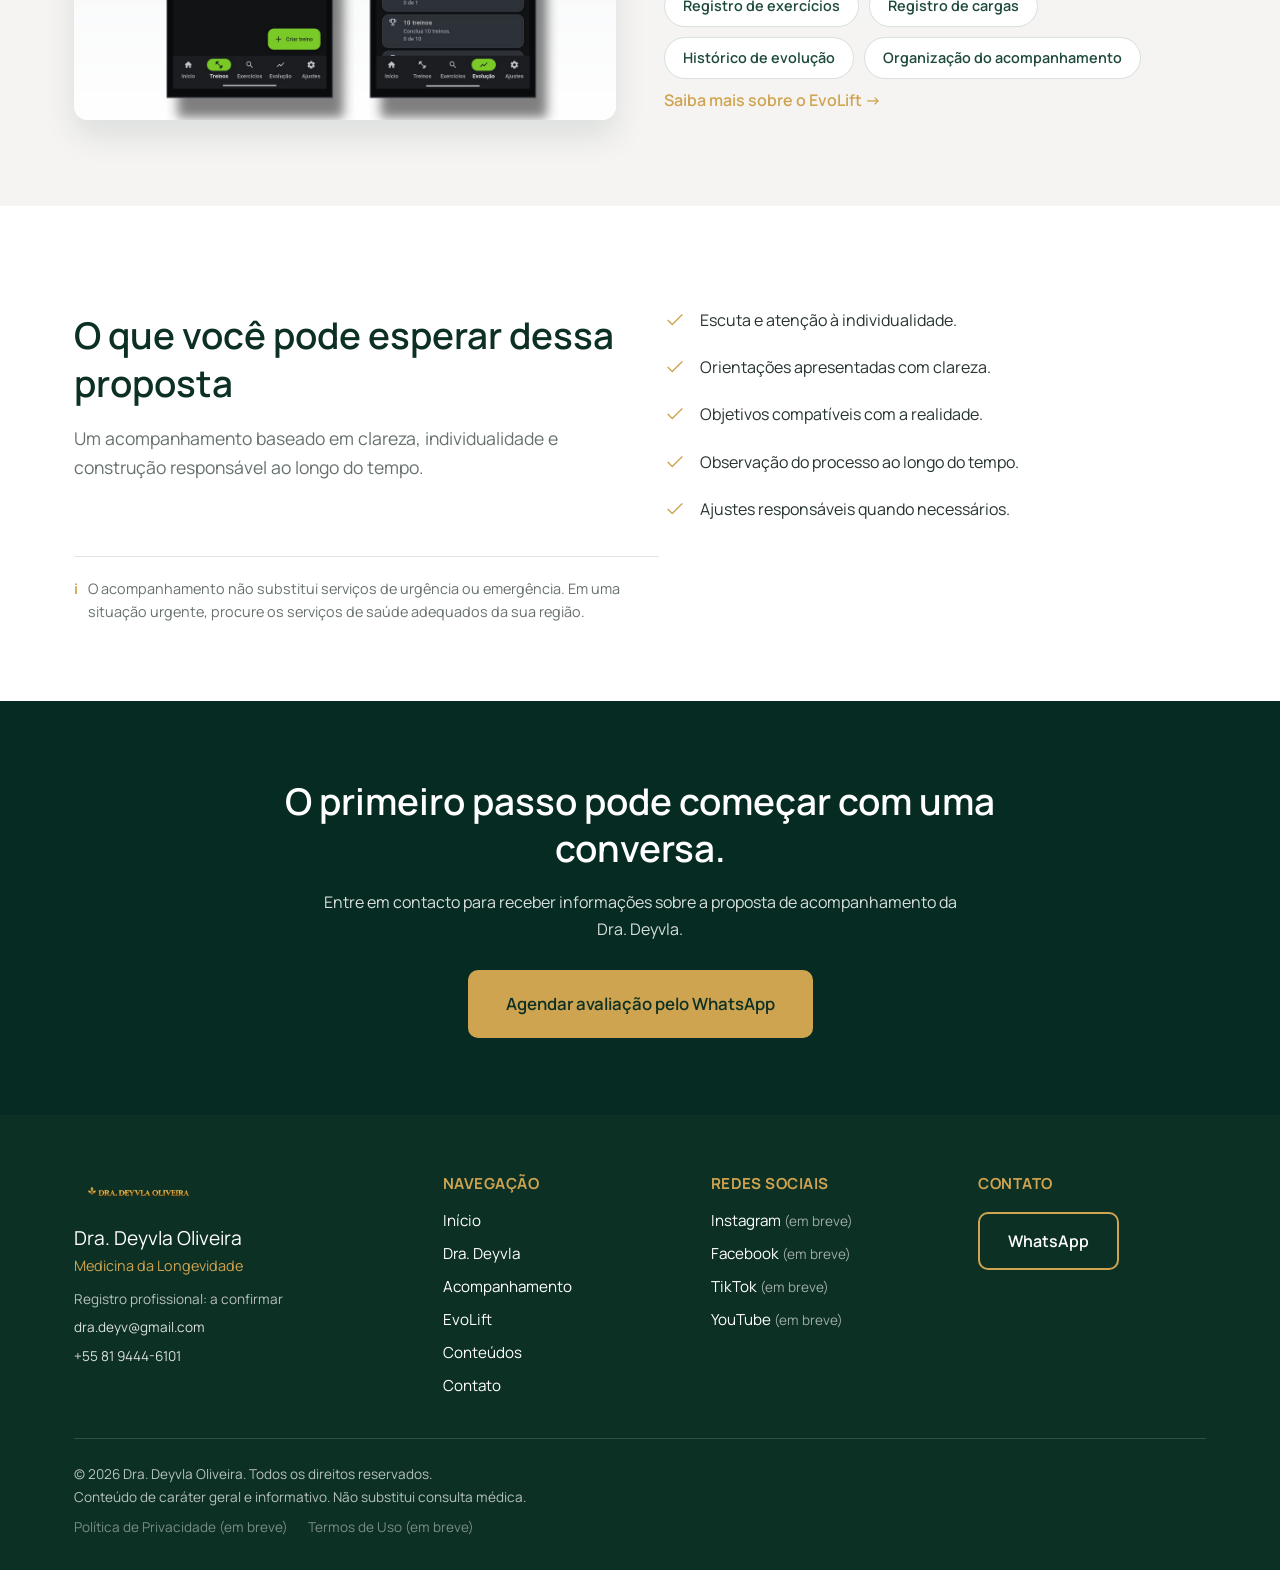
==== commit 09c578e3: "feat: finalize website imagery and professional qualifications Co-Authored-By: Claude Opus 5.5 <nore" ====
--- a/pages/acompanhamento.html
+++ b/pages/acompanhamento.html
@@ -71,13 +71,15 @@
             momento.
           </p>
         </div>
-        <div class="section-media section-media-7-5">
+        <div class="section-media section-media-portrait section-media-2-3">
           <img
-            src="../assets/img/acompanhamento/acompanhamento-hero-placeholder.svg"
-            width="1400"
-            height="1000"
-            alt="Espaço reservado para futura imagem do acompanhamento"
-            class="section-photo"
+            src="../assets/img/galeria/dra-deyvla-acompanhamento-profissional.jpeg"
+            width="747"
+            height="1321"
+            alt="Dra. Deyvla Oliveira com jaleco e estetoscópio."
+            class="section-photo photo-acompanhamento-profissional"
+            loading="eager"
+            decoding="async"
           >
         </div>
       </div>
@@ -185,12 +187,13 @@
       <div class="container">
         <div class="section-media section-media-3-2 media-centered">
           <img
-            src="../assets/img/acompanhamento/jornada-placeholder.svg"
-            width="1200"
-            height="800"
-            alt="Espaço reservado para futura imagem da jornada de acompanhamento"
+            src="../assets/img/acompanhamento/jornada-acompanhamento.png"
+            width="1536"
+            height="1024"
+            alt="Representação visual das etapas da jornada de acompanhamento."
             class="section-photo"
             loading="lazy"
+            decoding="async"
           >
         </div>
         <!-- TODO final: validar e substituir pelas etapas oficiais do acompanhamento da Dra. Deyvla. -->
@@ -234,12 +237,13 @@
       <div class="container section-media-grid">
         <div class="section-media section-media-3-2">
           <img
-            src="../assets/img/acompanhamento/online-placeholder.svg"
-            width="1200"
-            height="800"
-            alt="Espaço reservado para futura imagem do atendimento online"
-            class="section-photo"
+            src="../assets/img/acompanhamento/dra-deyvla-atendimento-online.jpeg"
+            width="1536"
+            height="1024"
+            alt="Dra. Deyvla Oliveira realizando acompanhamento online em seu consultório"
+            class="section-photo photo-acompanhamento-online"
             loading="lazy"
+            decoding="async"
           >
         </div>
         <div class="section-text">
@@ -344,12 +348,13 @@
         </div>
         <div class="section-media">
           <img
-            src="../assets/img/acompanhamento/evolift-acompanhamento-placeholder.svg"
+            src="../assets/img/acompanhamento/evolift-acompanhamento.png"
             width="1200"
             height="900"
-            alt="Espaço reservado para futura imagem do EvoLift no acompanhamento"
-            class="section-photo"
+            alt="Telas de treinos e evolução do aplicativo EvoLift."
+            class="section-photo evolift-composition"
             loading="lazy"
+            decoding="async"
           >
         </div>
       </div>
--- a/css/style.css
+++ b/css/style.css
@@ -610,6 +610,70 @@
   aspect-ratio: 2 / 1;
 }
 
+/* Fotografias verticais da Dra. Deyvla: moldura em retrato, sem esticar a imagem */
+.section-media-portrait {
+  aspect-ratio: 4 / 5;
+  width: 100%;
+  max-width: 440px;
+  justify-self: center;
+}
+
+.section-media-3-4 {
+  aspect-ratio: 3 / 4;
+}
+
+.section-media-2-3 {
+  aspect-ratio: 2 / 3;
+  max-width: 400px;
+}
+
+.section-media-3-5 {
+  aspect-ratio: 3 / 5;
+  max-width: 380px;
+}
+
+/* Enquadramento individual de cada fotografia (rosto, mãos e estetoscópio preservados) */
+.photo-home-apresentacao {
+  object-position: 50% 30%;
+}
+
+.photo-home-sobre {
+  object-position: 50% 30%;
+}
+
+.photo-sobre-hero {
+  object-position: 50% 30%;
+}
+
+.photo-sobre-trajetoria {
+  object-position: 50% 40%;
+}
+
+.photo-sobre-formacao {
+  object-position: 50% 10%;
+}
+
+.photo-acompanhamento-profissional {
+  object-position: 50% 30%;
+}
+
+.photo-conteudos-editorial {
+  object-position: 50% 35%;
+}
+
+.photo-contato-estetoscopio {
+  object-position: 50% 20%;
+}
+
+/* Atendimento online: rosto, mãos e notebook visíveis */
+.photo-acompanhamento-online {
+  display: block;
+  width: 100%;
+  height: 100%;
+  object-fit: cover;
+  object-position: 40% 35%;
+}
+
 .value-item .pillar-icon {
   margin-bottom: 0;
 }
@@ -632,6 +696,24 @@
   width: 100%;
   height: 100%;
   object-fit: cover;
+}
+
+/* Composições reais do EvoLift: nenhuma tela pode ser cortada.
+   As molduras já têm a mesma proporção de cada arquivo (4/3, 7/5, 14/9). */
+.evolift-composition {
+  object-fit: contain;
+  background: transparent;
+}
+
+/* Quatro telas lado a lado: mais largura para manter a leitura (nativo 1400px) */
+.media-evolift-features {
+  max-width: 1040px;
+}
+
+/* Captura vertical na moldura de telemóvel: fundo igual à barra do app */
+.phone-frame .evolift-composition {
+  object-fit: contain;
+  background: #121315;
 }
 
 /* ==========================================================================
@@ -741,6 +823,21 @@
 /* ==========================================================================
    Formação e experiência (área preparada)
    ========================================================================== */
+.formation-intro {
+  display: grid;
+  grid-template-columns: minmax(0, 1fr) minmax(0, 340px);
+  gap: 48px;
+  align-items: center;
+}
+
+.formation-intro-text {
+  max-width: 760px;
+}
+
+.formation-media {
+  max-width: 340px;
+}
+
 .formation-grid {
   display: grid;
   grid-template-columns: repeat(3, 1fr);
@@ -773,6 +870,303 @@
 
 .formation-list:empty {
   min-height: 4px;
+}
+
+.formation-category {
+  min-width: 0;
+}
+
+.formation-list li {
+  padding: 16px 0;
+  overflow-wrap: anywhere;
+}
+
+.formation-list li + li {
+  border-top: 1px solid var(--color-border);
+}
+
+.formation-list strong,
+.qualification-pending {
+  display: block;
+}
+
+.qualification-pending {
+  margin-top: 8px;
+  font-size: 0.875rem;
+  line-height: 1.65;
+  color: var(--color-primary);
+}
+
+.qualification-review-note {
+  margin-top: 24px;
+  padding: 18px 22px;
+  border-left: 3px solid var(--color-gold);
+  background: var(--color-ivory);
+  overflow-wrap: anywhere;
+}
+
+/* ==========================================================================
+   Formação e qualificações (página Sobre)
+   ========================================================================== */
+.section-formation {
+  /* Dourado mais profundo só para textos: contraste AA sobre fundos claros */
+  --formation-gold-text: #8A6A26;
+}
+
+.formation-header {
+  max-width: 760px;
+}
+
+.formation-header p {
+  color: var(--color-muted);
+  font-size: 1.05rem;
+}
+
+/* Destaques de experiência */
+.formation-highlights {
+  list-style: none;
+  display: grid;
+  grid-template-columns: repeat(4, 1fr);
+  margin: 40px 0 56px;
+  border-top: 1px solid var(--color-border);
+  border-bottom: 1px solid var(--color-border);
+}
+
+.formation-highlight {
+  padding: 28px 24px;
+  min-width: 0;
+}
+
+.formation-highlight:first-child {
+  padding-left: 0;
+}
+
+.formation-highlight + .formation-highlight {
+  border-left: 1px solid var(--color-border);
+}
+
+.formation-highlight-value {
+  font-size: clamp(1.75rem, 3vw, 2.4rem);
+  font-weight: 700;
+  line-height: 1.1;
+  color: var(--formation-gold-text);
+  white-space: nowrap;
+  margin-bottom: 8px;
+}
+
+.formation-highlight-label {
+  color: var(--color-primary);
+  font-size: 0.95rem;
+  line-height: 1.5;
+}
+
+/* Subtítulos dos blocos */
+.formation-subtitle {
+  font-size: 1.3rem;
+  color: var(--color-primary);
+  margin-bottom: 20px;
+}
+
+.formation-subtitle-center {
+  text-align: center;
+  margin-top: 64px;
+  margin-bottom: 32px;
+}
+
+/* Formação principal */
+.formation-main-list {
+  list-style: none;
+  border-top: 1px solid var(--color-border);
+}
+
+.formation-main-list li {
+  position: relative;
+  padding: 18px 0 18px 26px;
+  border-bottom: 1px solid var(--color-border);
+}
+
+.formation-main-list li::before {
+  content: "";
+  position: absolute;
+  left: 2px;
+  top: 26px;
+  width: 9px;
+  height: 9px;
+  background: var(--color-gold);
+  transform: rotate(45deg);
+}
+
+.formation-main-list strong {
+  display: block;
+  color: var(--color-primary);
+  font-size: 1.05rem;
+  font-weight: 600;
+}
+
+.formation-main-year {
+  display: block;
+  margin-top: 4px;
+  font-family: var(--font-accent);
+  font-weight: 600;
+  color: var(--formation-gold-text);
+}
+
+/* Linha do tempo: uma linha vertical (celular) ou central alternada (desktop) */
+.formation-timeline {
+  list-style: none;
+  position: relative;
+  display: grid;
+  gap: 20px;
+}
+
+.formation-timeline::before {
+  content: "";
+  position: absolute;
+  top: 8px;
+  bottom: 8px;
+  left: 7px;
+  width: 2px;
+  background: var(--color-accent-soft);
+}
+
+.formation-timeline-item {
+  position: relative;
+  padding-left: 36px;
+}
+
+.formation-timeline-item::before {
+  content: "";
+  box-sizing: border-box;
+  position: absolute;
+  left: 1px;
+  top: 22px;
+  width: 14px;
+  height: 14px;
+  border-radius: 50%;
+  background: var(--color-surface);
+  border: 3px solid var(--color-gold);
+}
+
+.formation-timeline-card {
+  background: var(--color-surface-soft);
+  border: 1px solid var(--color-border);
+  border-radius: var(--radius);
+  padding: 16px 22px 18px;
+}
+
+.formation-timeline-year {
+  font-family: var(--font-accent);
+  font-size: 1.35rem;
+  font-weight: 700;
+  line-height: 1.2;
+  color: var(--formation-gold-text);
+  margin-bottom: 6px;
+}
+
+.formation-timeline-list {
+  list-style: none;
+}
+
+.formation-timeline-list li {
+  color: var(--color-primary);
+  padding: 3px 0;
+}
+
+@media (min-width: 901px) {
+  .formation-timeline::before {
+    left: 50%;
+    transform: translateX(-50%);
+  }
+
+  .formation-timeline-item {
+    width: calc(50% - 36px);
+    padding-left: 0;
+  }
+
+  .formation-timeline-item + .formation-timeline-item {
+    margin-top: -36px;
+  }
+
+  .formation-timeline-item:nth-child(odd) {
+    justify-self: start;
+    text-align: right;
+  }
+
+  .formation-timeline-item:nth-child(even) {
+    justify-self: end;
+  }
+
+  .formation-timeline-item:nth-child(odd)::before {
+    left: auto;
+    right: -43px;
+  }
+
+  .formation-timeline-item:nth-child(even)::before {
+    left: -43px;
+  }
+}
+
+/* Formação complementar */
+.formation-complementary {
+  margin-top: 64px;
+  padding-top: 40px;
+  border-top: 1px solid var(--color-border);
+}
+
+.formation-complementary .tag-list {
+  margin-top: 0;
+}
+
+.formation-tags-title {
+  margin: 28px 0 14px;
+  font-family: var(--font-accent);
+  font-size: 0.85rem;
+  font-weight: 600;
+  letter-spacing: 0.04em;
+  text-transform: uppercase;
+  color: var(--formation-gold-text);
+}
+
+.formation-note {
+  margin-top: 36px;
+  font-size: 0.875rem;
+  color: var(--color-muted);
+}
+
+@media (max-width: 900px) {
+  .formation-highlights {
+    grid-template-columns: repeat(2, 1fr);
+    border-bottom: none;
+  }
+
+  .formation-highlight {
+    padding: 24px 20px;
+    border-bottom: 1px solid var(--color-border);
+  }
+
+  .formation-highlight:nth-child(odd) {
+    border-left: none;
+    padding-left: 0;
+  }
+}
+
+@media (max-width: 560px) {
+  .formation-highlights {
+    margin: 32px 0 44px;
+  }
+
+  .formation-highlight {
+    padding: 20px 12px;
+  }
+
+  .formation-highlight-label {
+    font-size: 0.9rem;
+  }
+
+  .formation-subtitle-center {
+    text-align: left;
+    margin-top: 48px;
+  }
 }
 
 /* ==========================================================================
@@ -1547,6 +1941,24 @@
     margin: 0 auto;
   }
 
+  .section-media-portrait {
+    max-width: 400px;
+  }
+
+  .section-media-2-3,
+  .section-media-3-5 {
+    max-width: 360px;
+  }
+
+  .formation-intro {
+    grid-template-columns: 1fr;
+    gap: 32px;
+  }
+
+  .formation-media {
+    max-width: 340px;
+  }
+
   .social-grid {
     grid-template-columns: repeat(2, 1fr);
   }
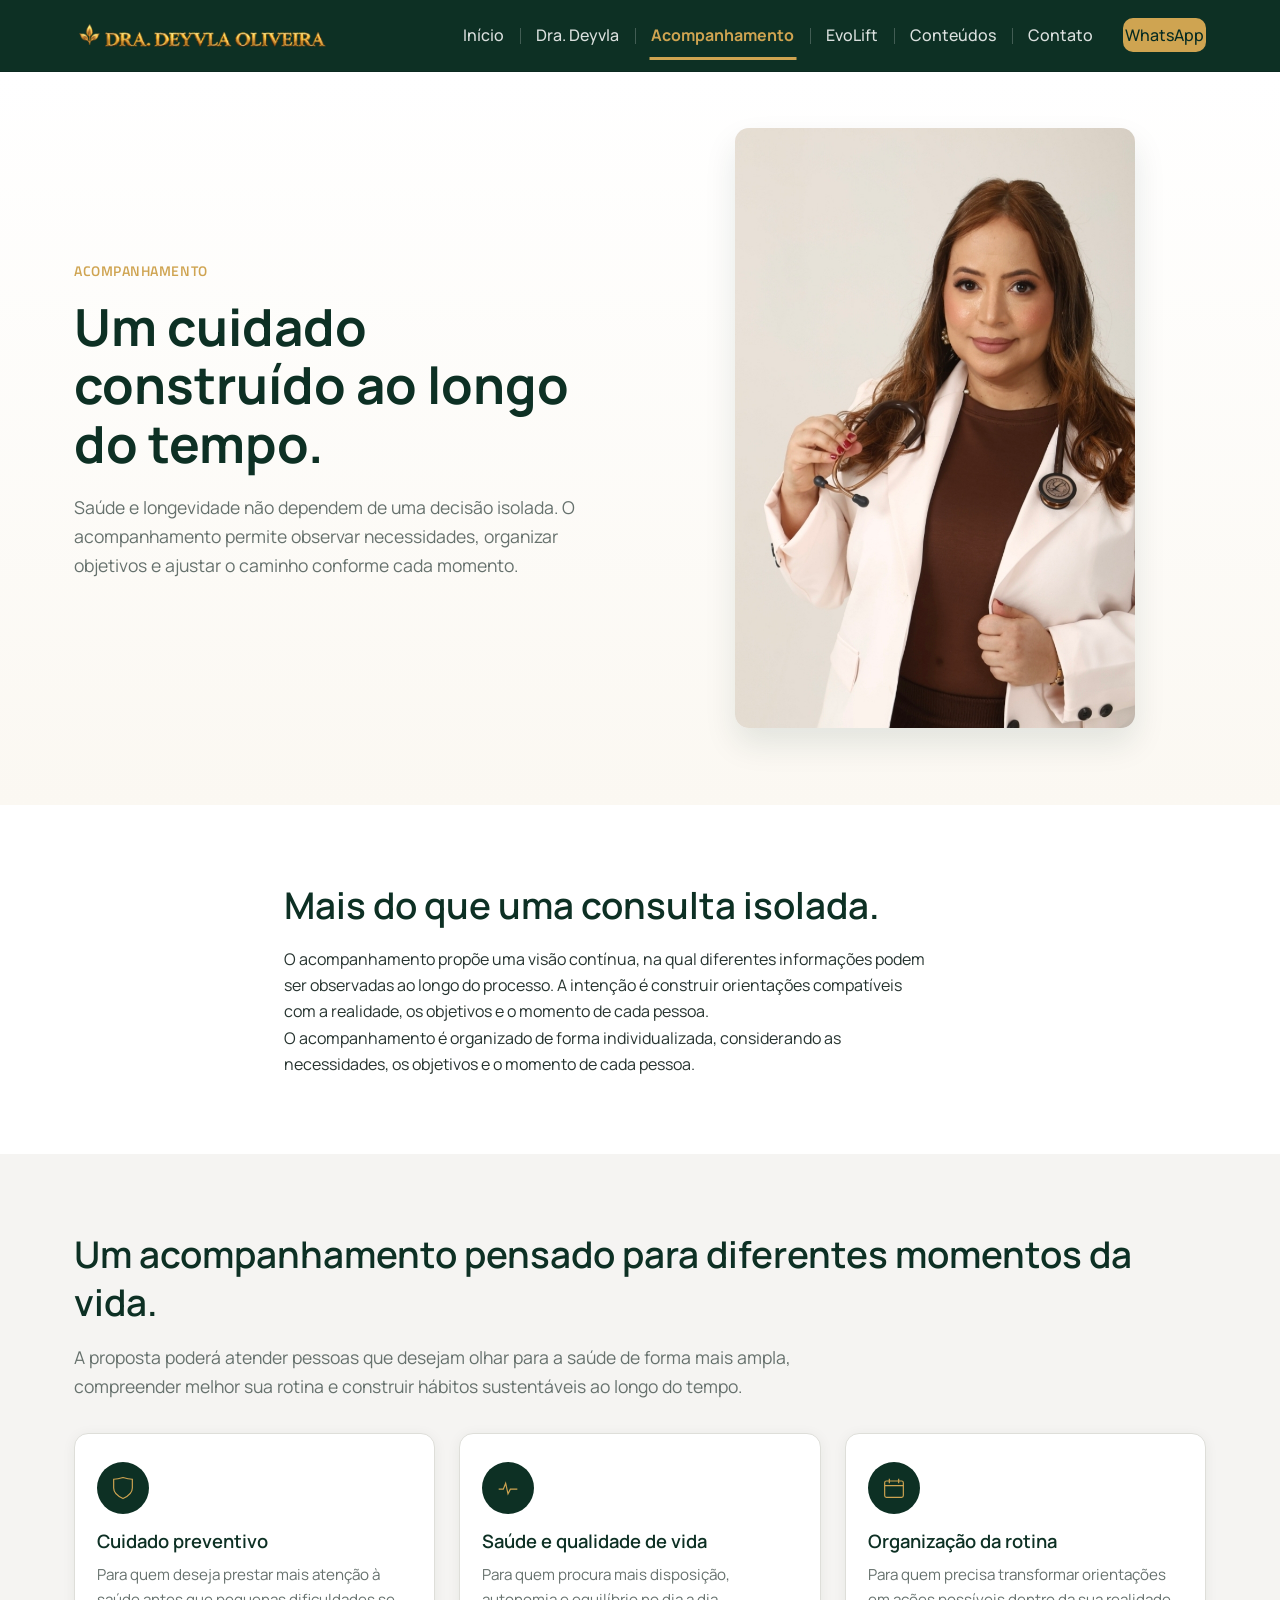
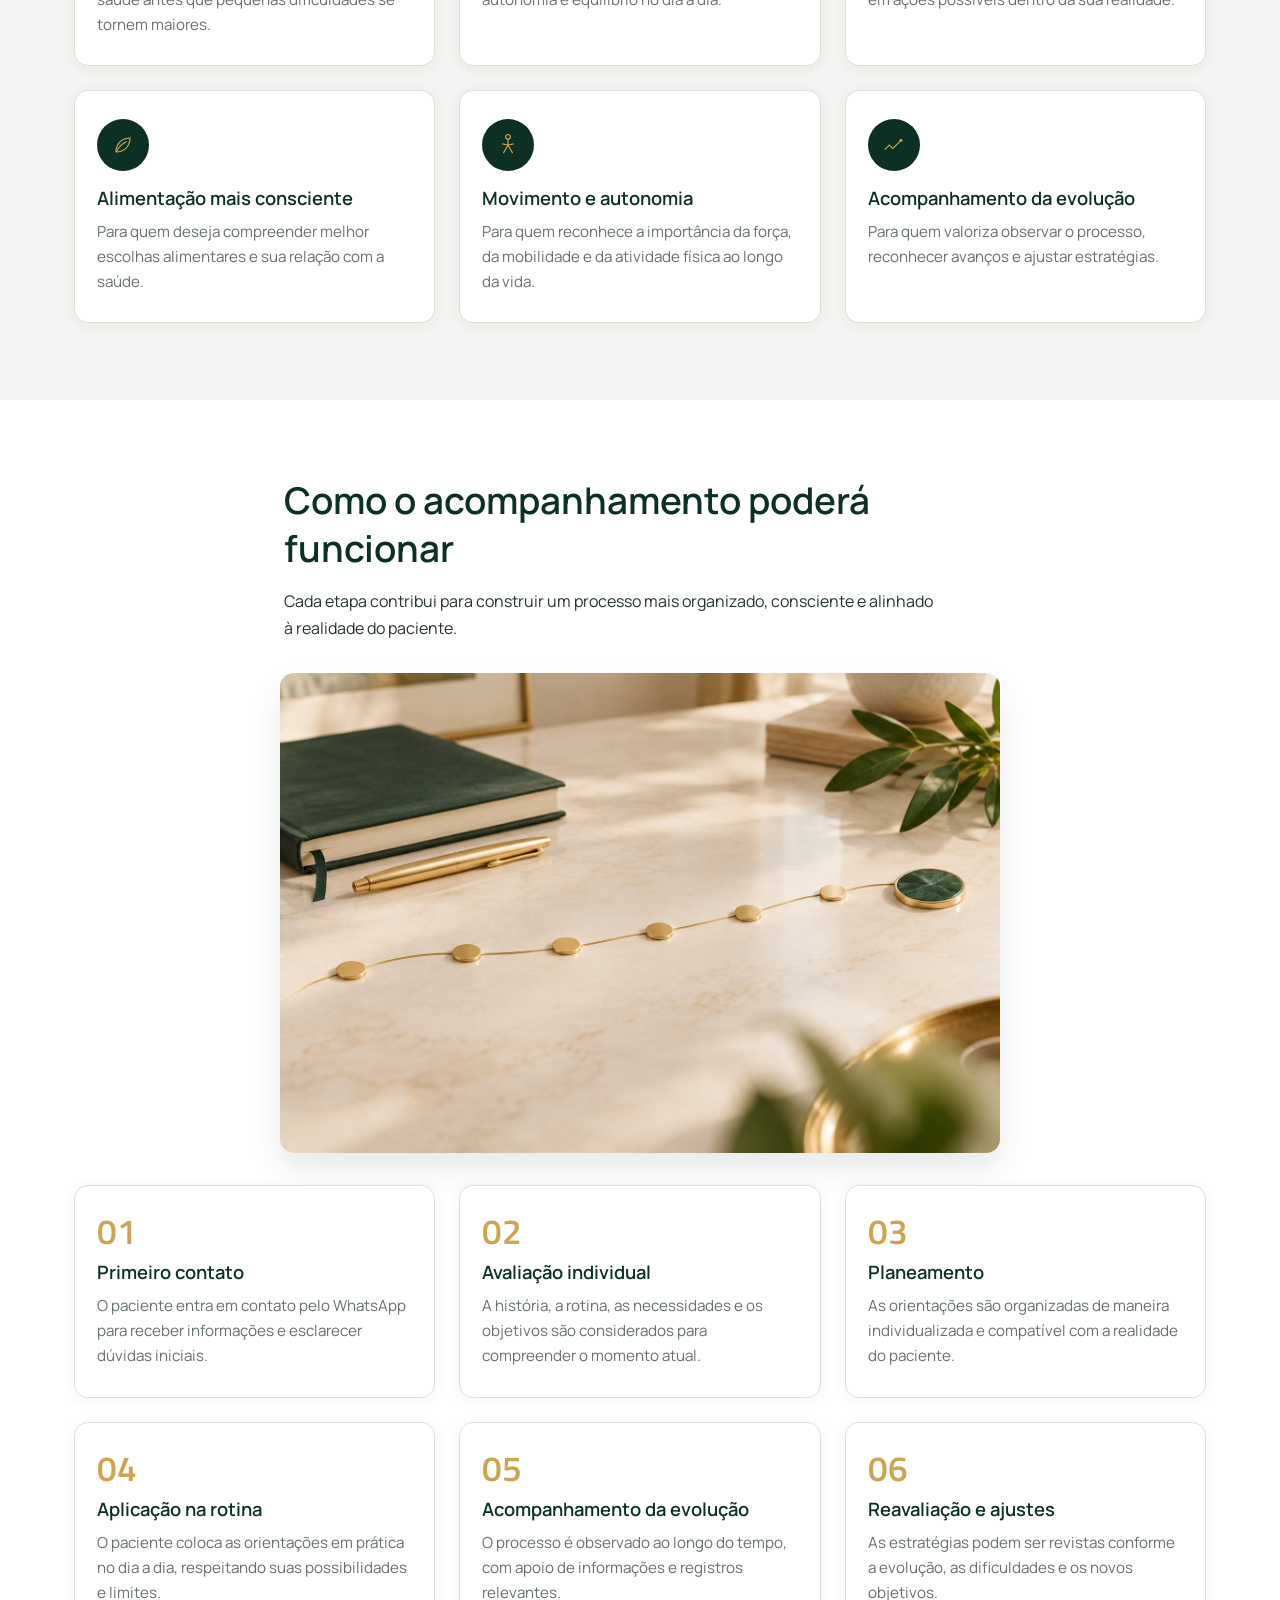
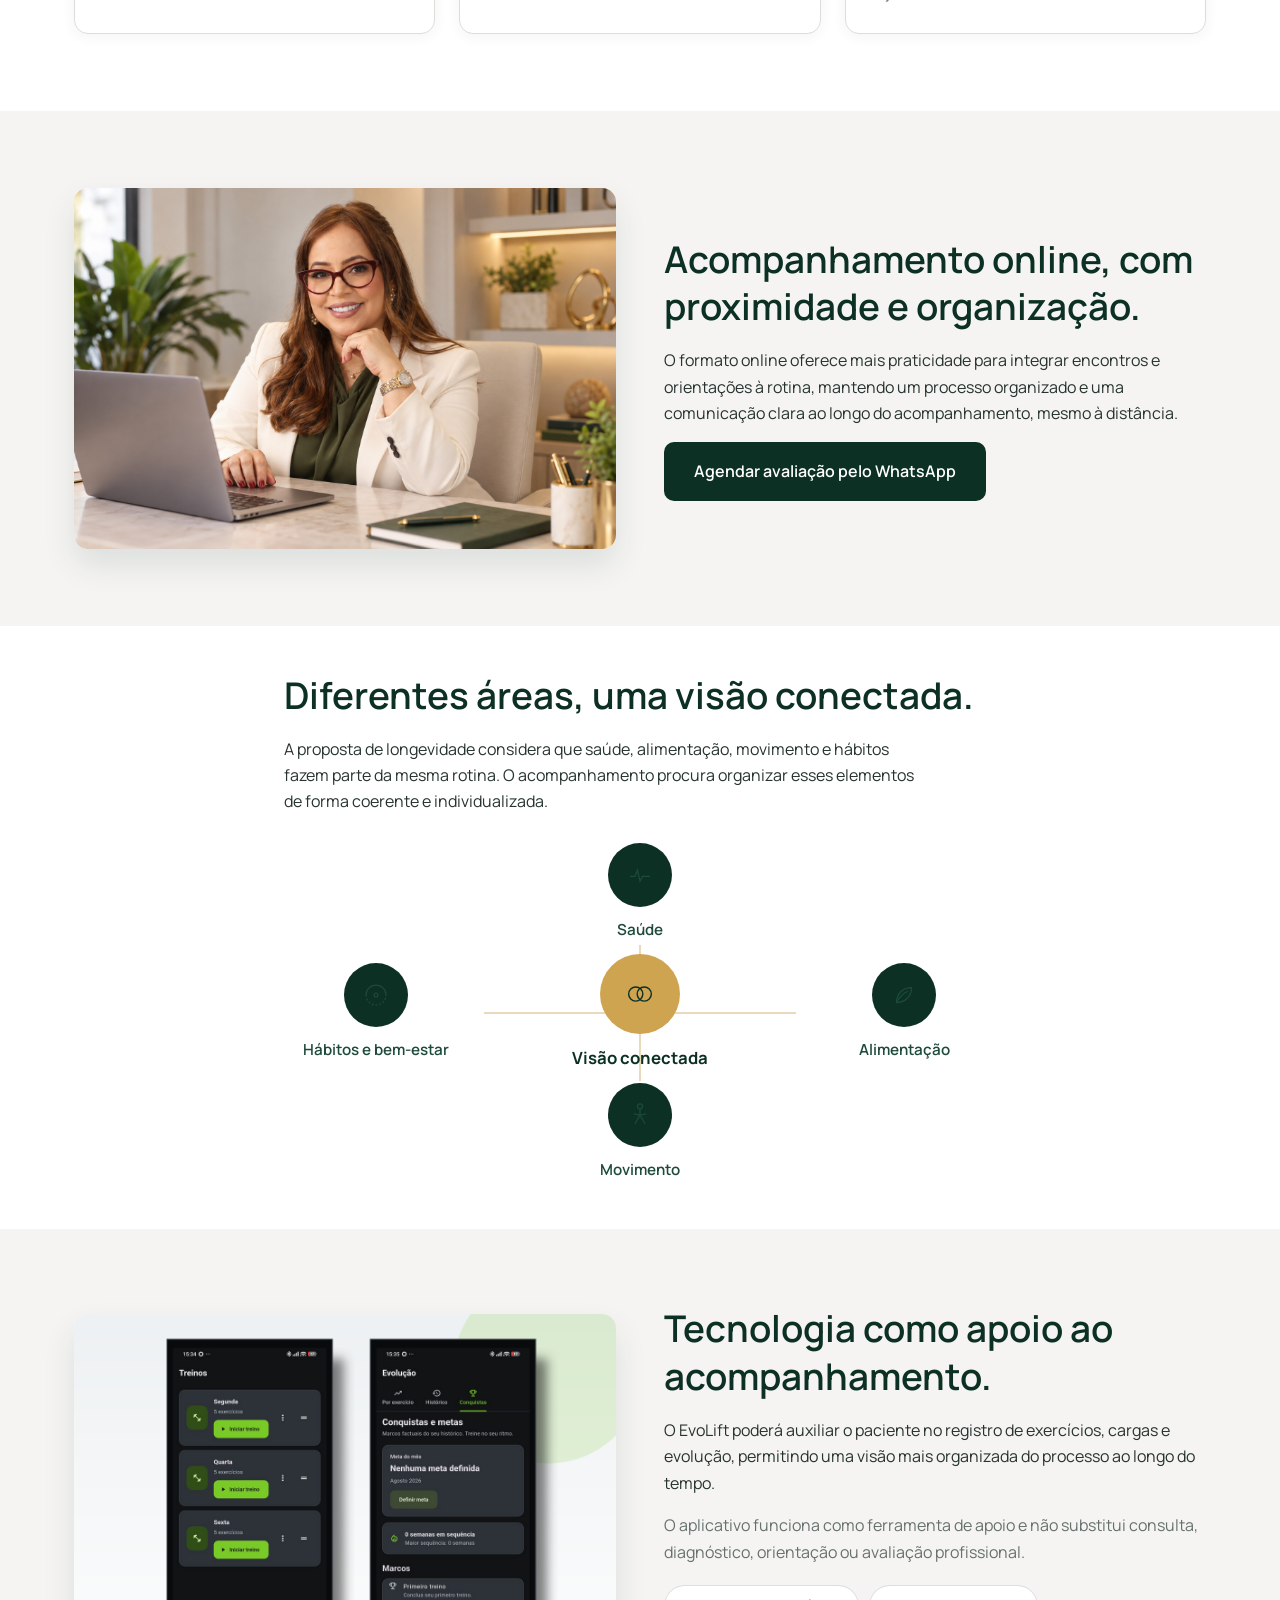
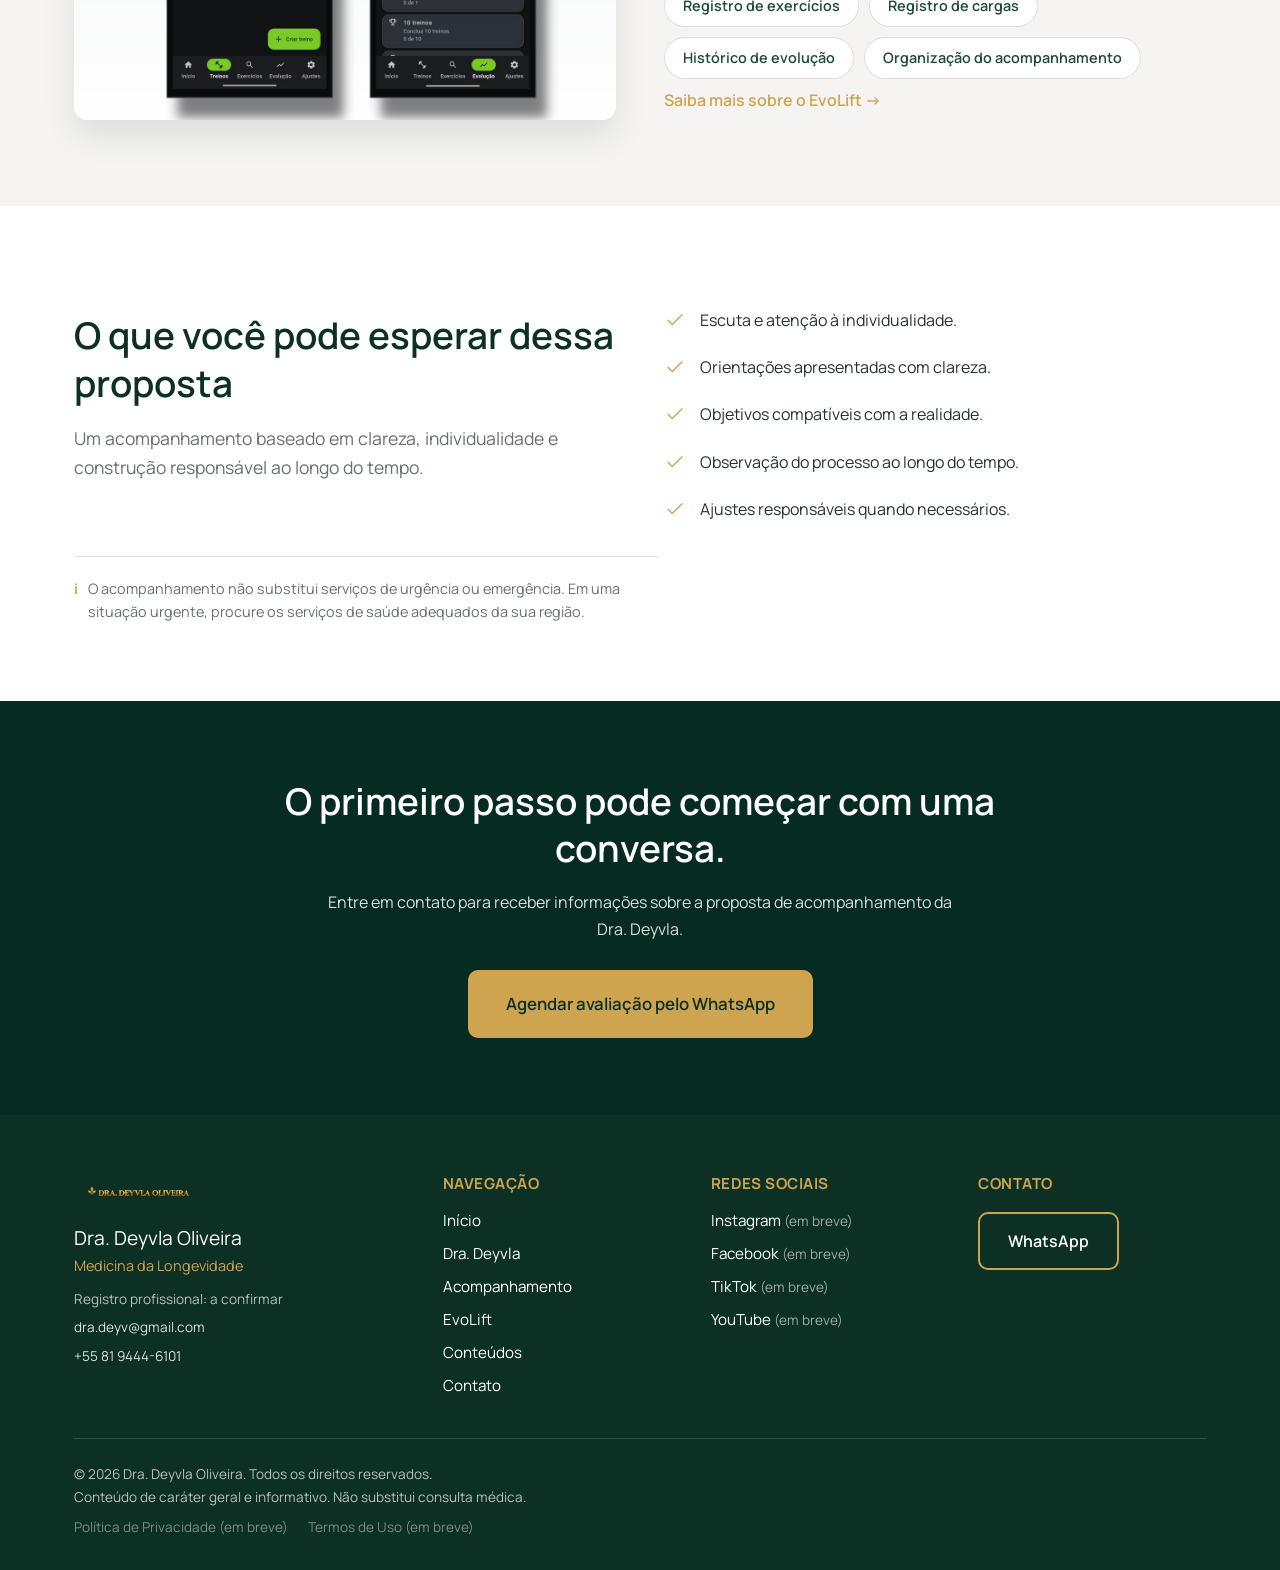
==== commit c33f9cbb: "fix: update content portrait and Brazilian Portuguese Co-Authored-By: Claude Opus 5.5 <noreply@anthr" ====
--- a/pages/acompanhamento.html
+++ b/pages/acompanhamento.html
@@ -200,8 +200,8 @@
         <ol class="journey-grid">
           <li class="journey-step">
             <span class="journey-number" aria-hidden="true">01</span>
-            <h3>Primeiro contacto</h3>
-            <p>O paciente entra em contacto pelo WhatsApp para receber informações e esclarecer dúvidas iniciais.</p>
+            <h3>Primeiro contato</h3>
+            <p>O paciente entra em contato pelo WhatsApp para receber informações e esclarecer dúvidas iniciais.</p>
           </li>
           <li class="journey-step">
             <span class="journey-number" aria-hidden="true">02</span>
@@ -428,7 +428,7 @@
     <section id="contato-final" class="section section-final-cta">
       <div class="container section-narrow">
         <h2>O primeiro passo pode começar com uma conversa.</h2>
-        <p>Entre em contacto para receber informações sobre a proposta de acompanhamento da Dra. Deyvla.</p>
+        <p>Entre em contato para receber informações sobre a proposta de acompanhamento da Dra. Deyvla.</p>
         <a class="btn btn-primary btn-large js-whatsapp-link" href="#" data-whatsapp>
           Agendar avaliação pelo WhatsApp
         </a>
--- a/css/style.css
+++ b/css/style.css
@@ -659,6 +659,15 @@
 
 .photo-conteudos-editorial {
   object-position: 50% 35%;
+}
+
+/* Conteúdos — retrato com óculos: rosto, óculos, mão e blazer visíveis */
+.photo-conteudos-hero {
+  display: block;
+  width: 100%;
+  height: 100%;
+  object-fit: cover;
+  object-position: 50% 8%;
 }
 
 .photo-contato-estetoscopio {
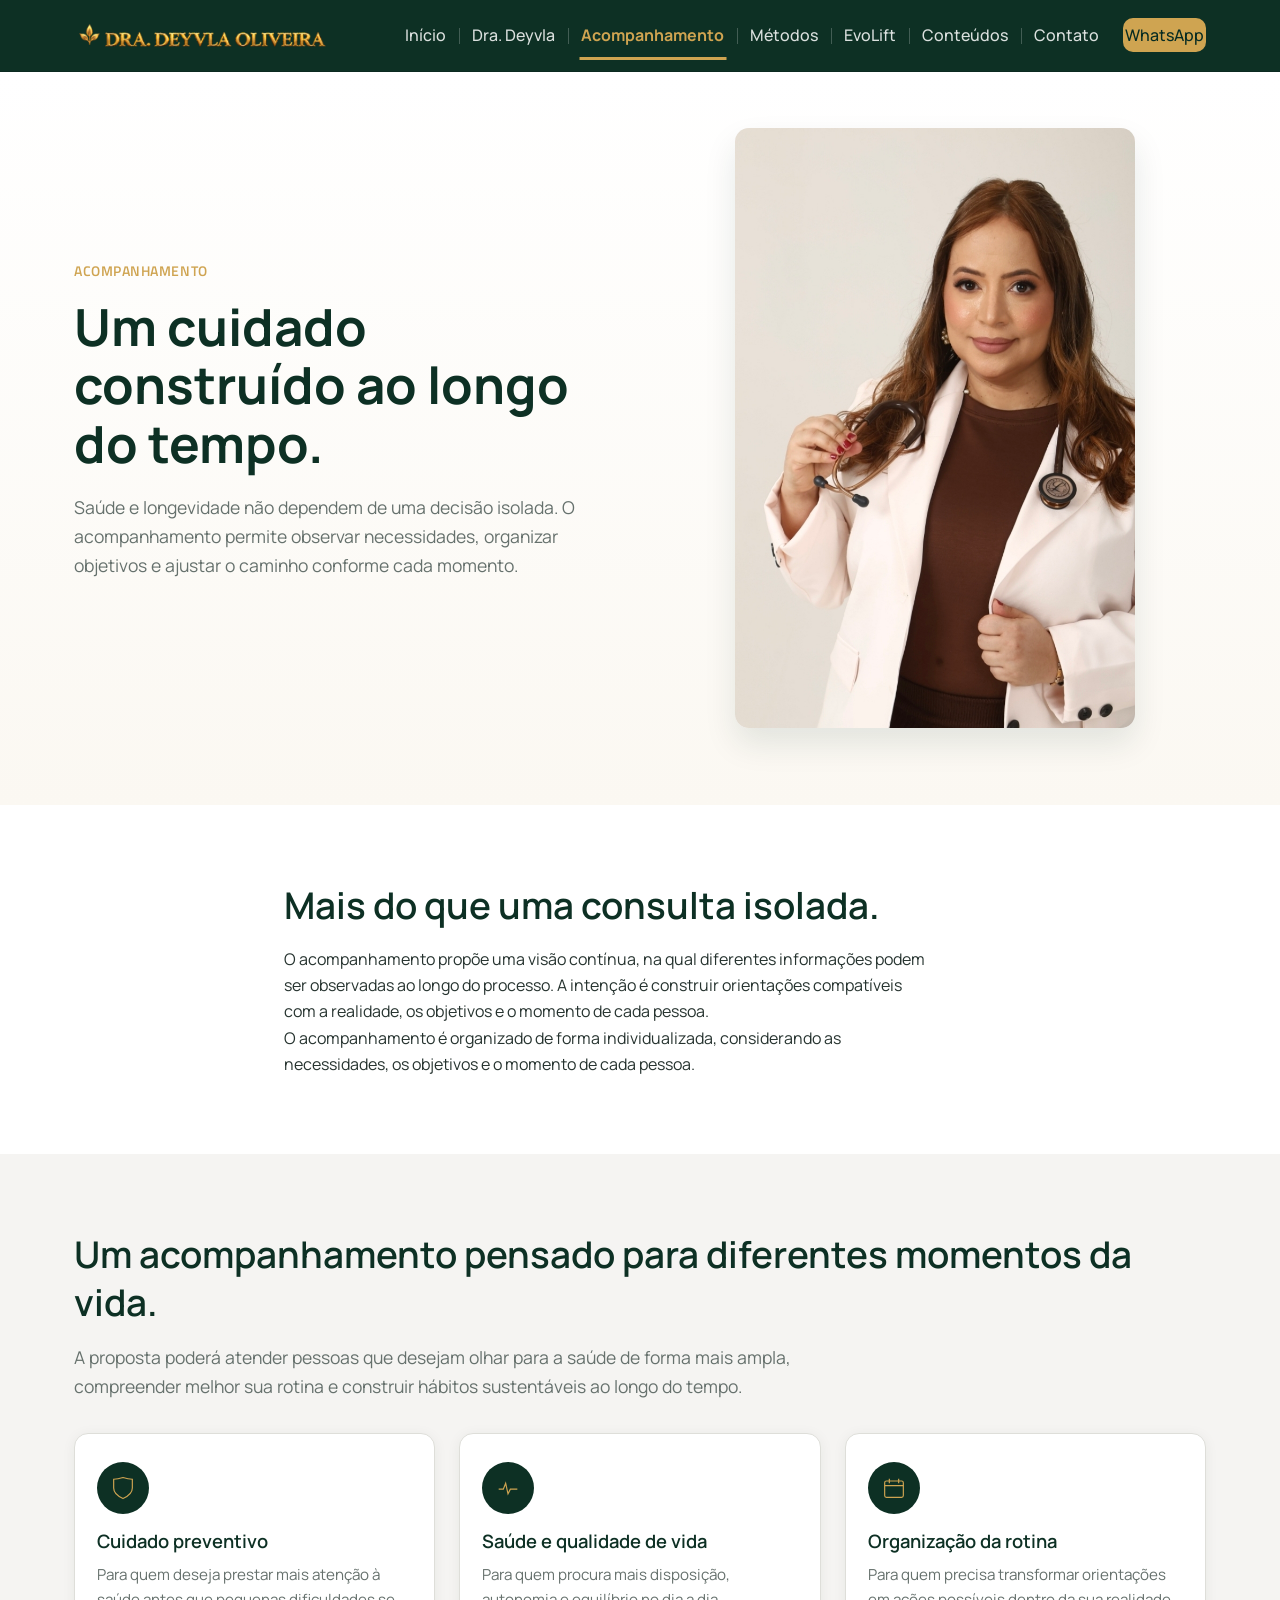
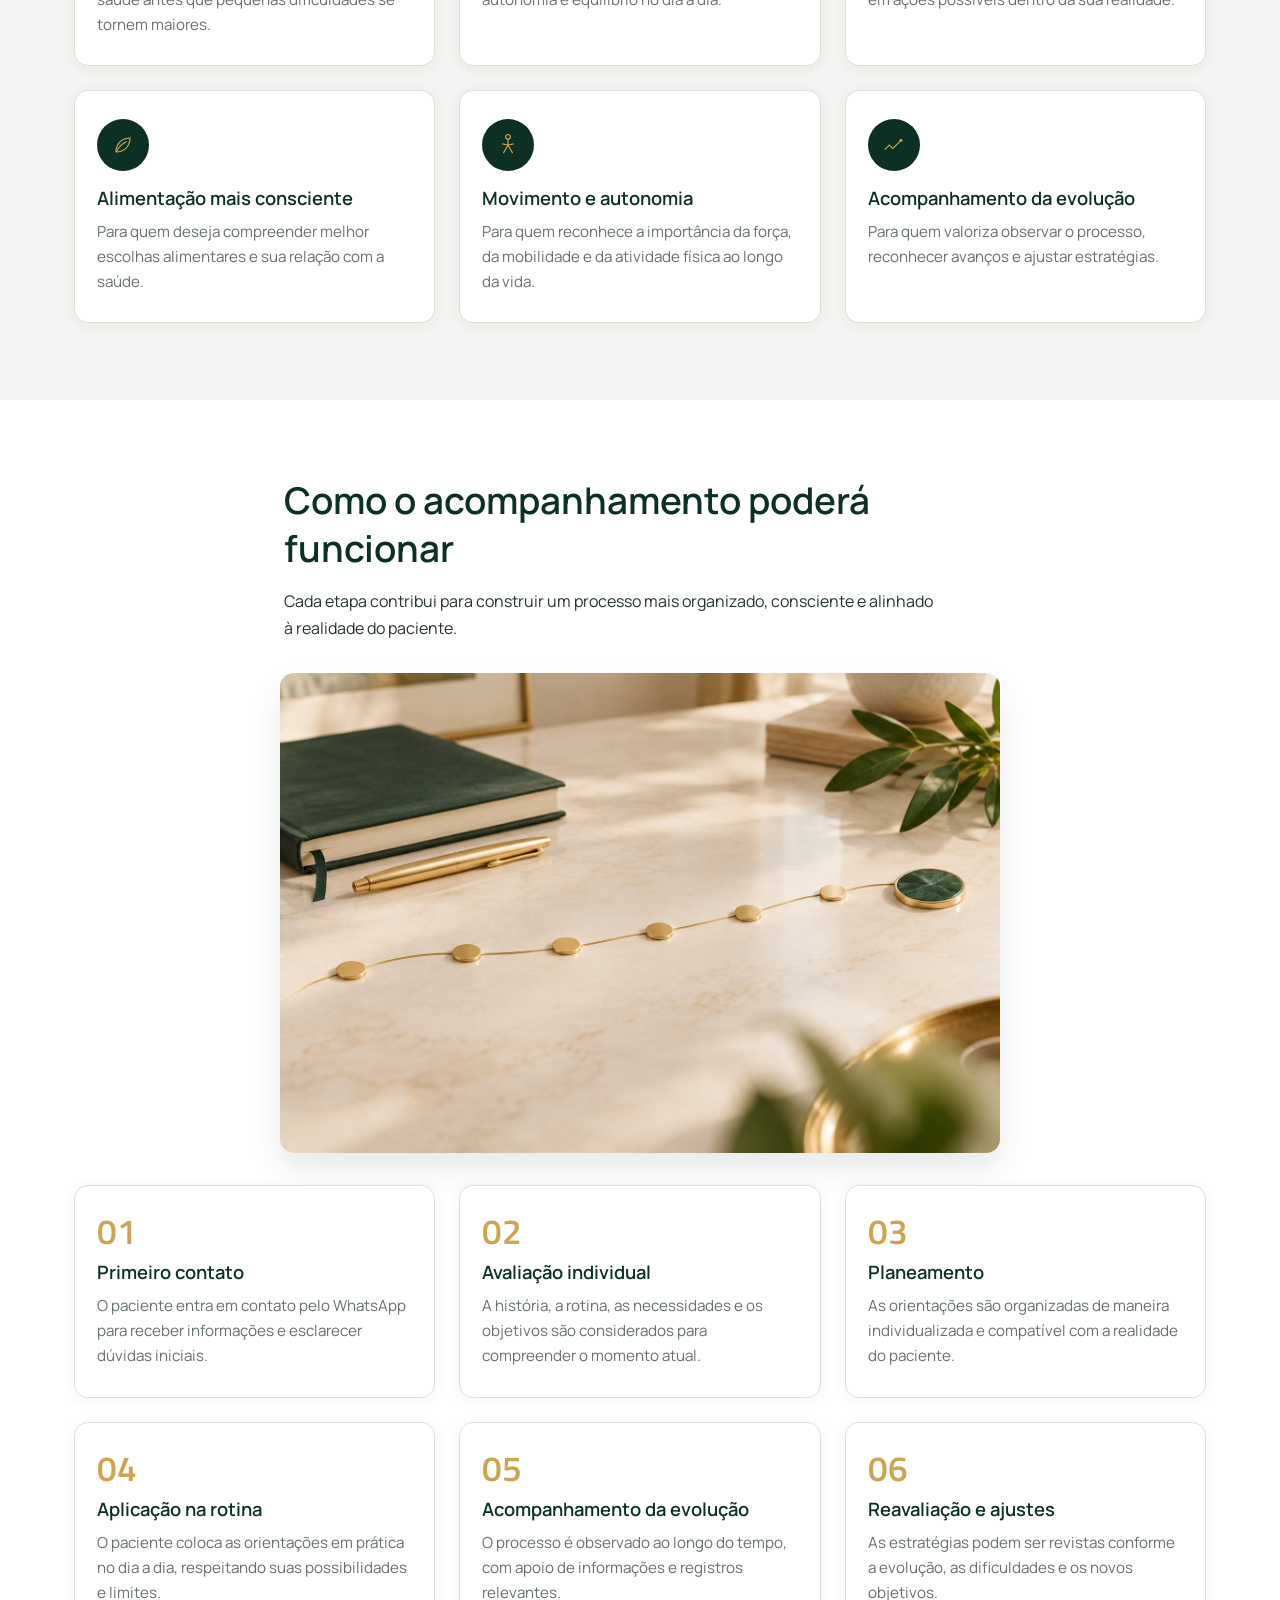
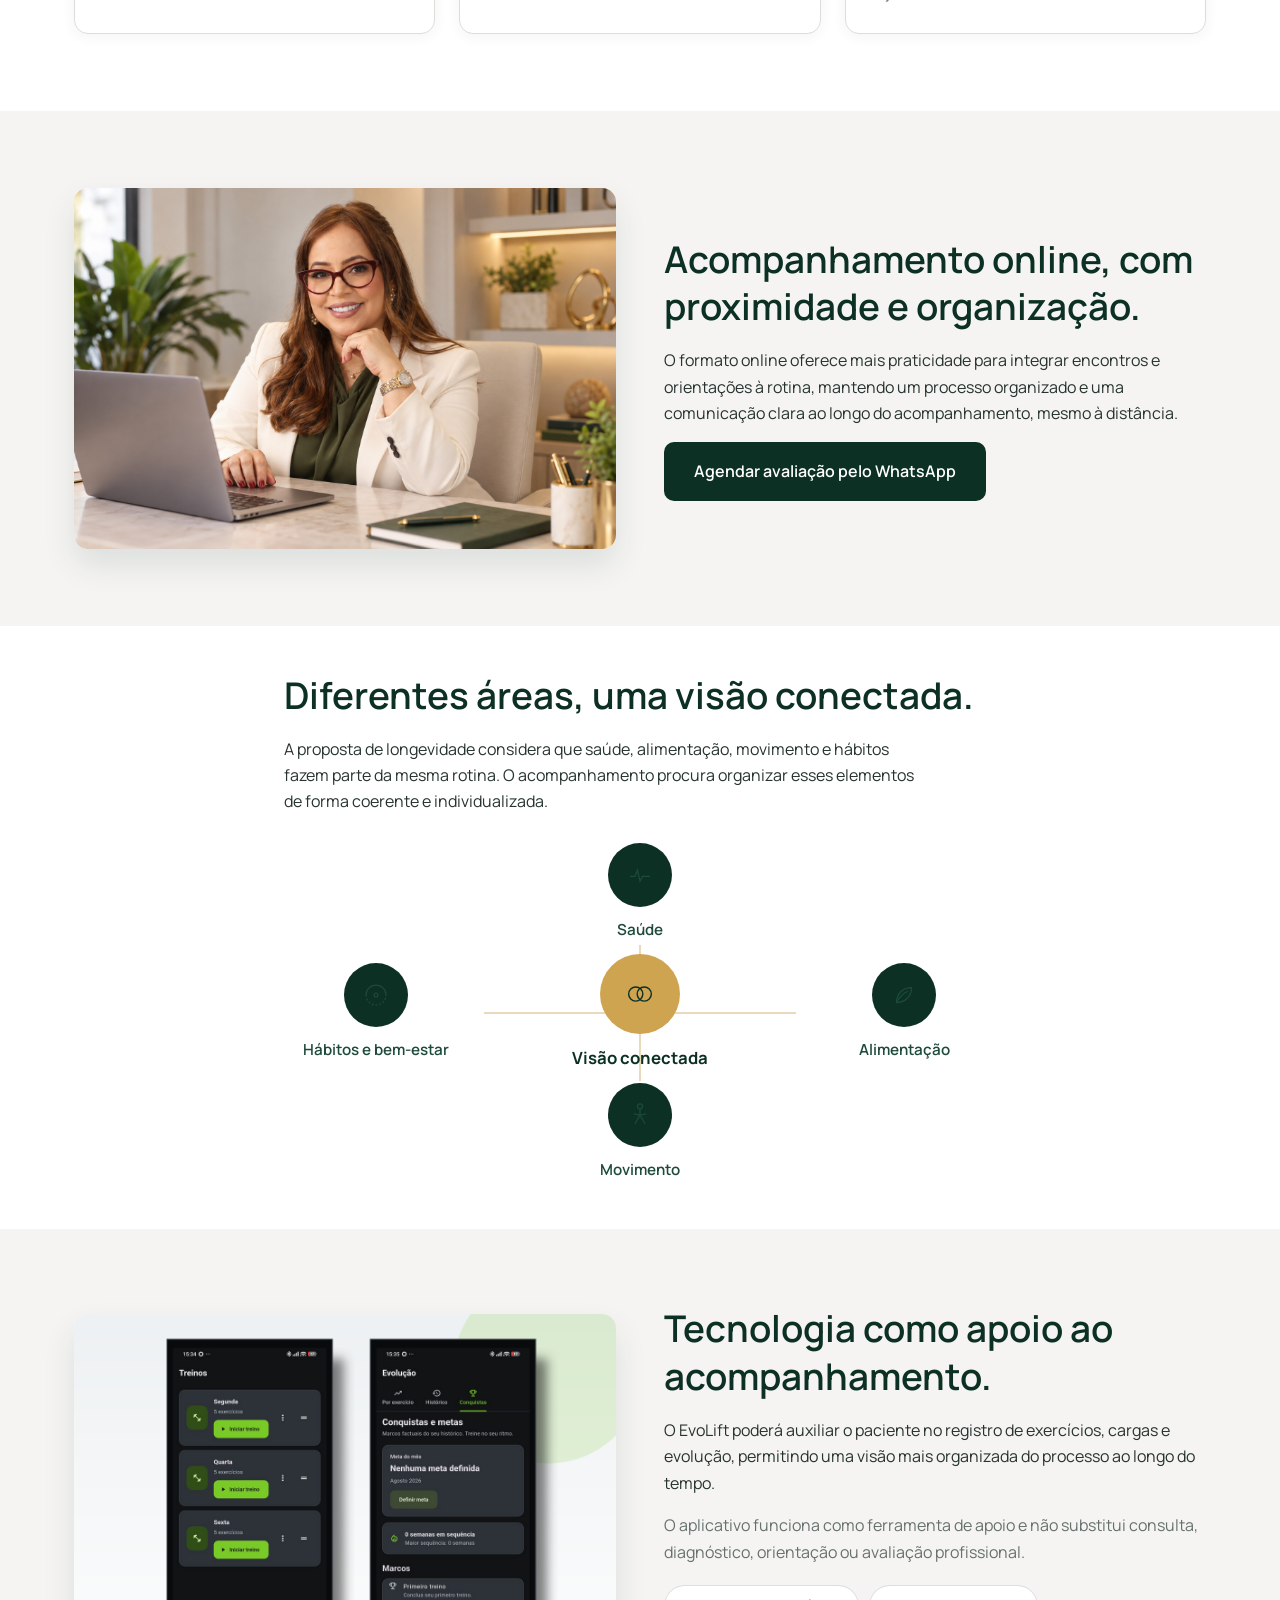
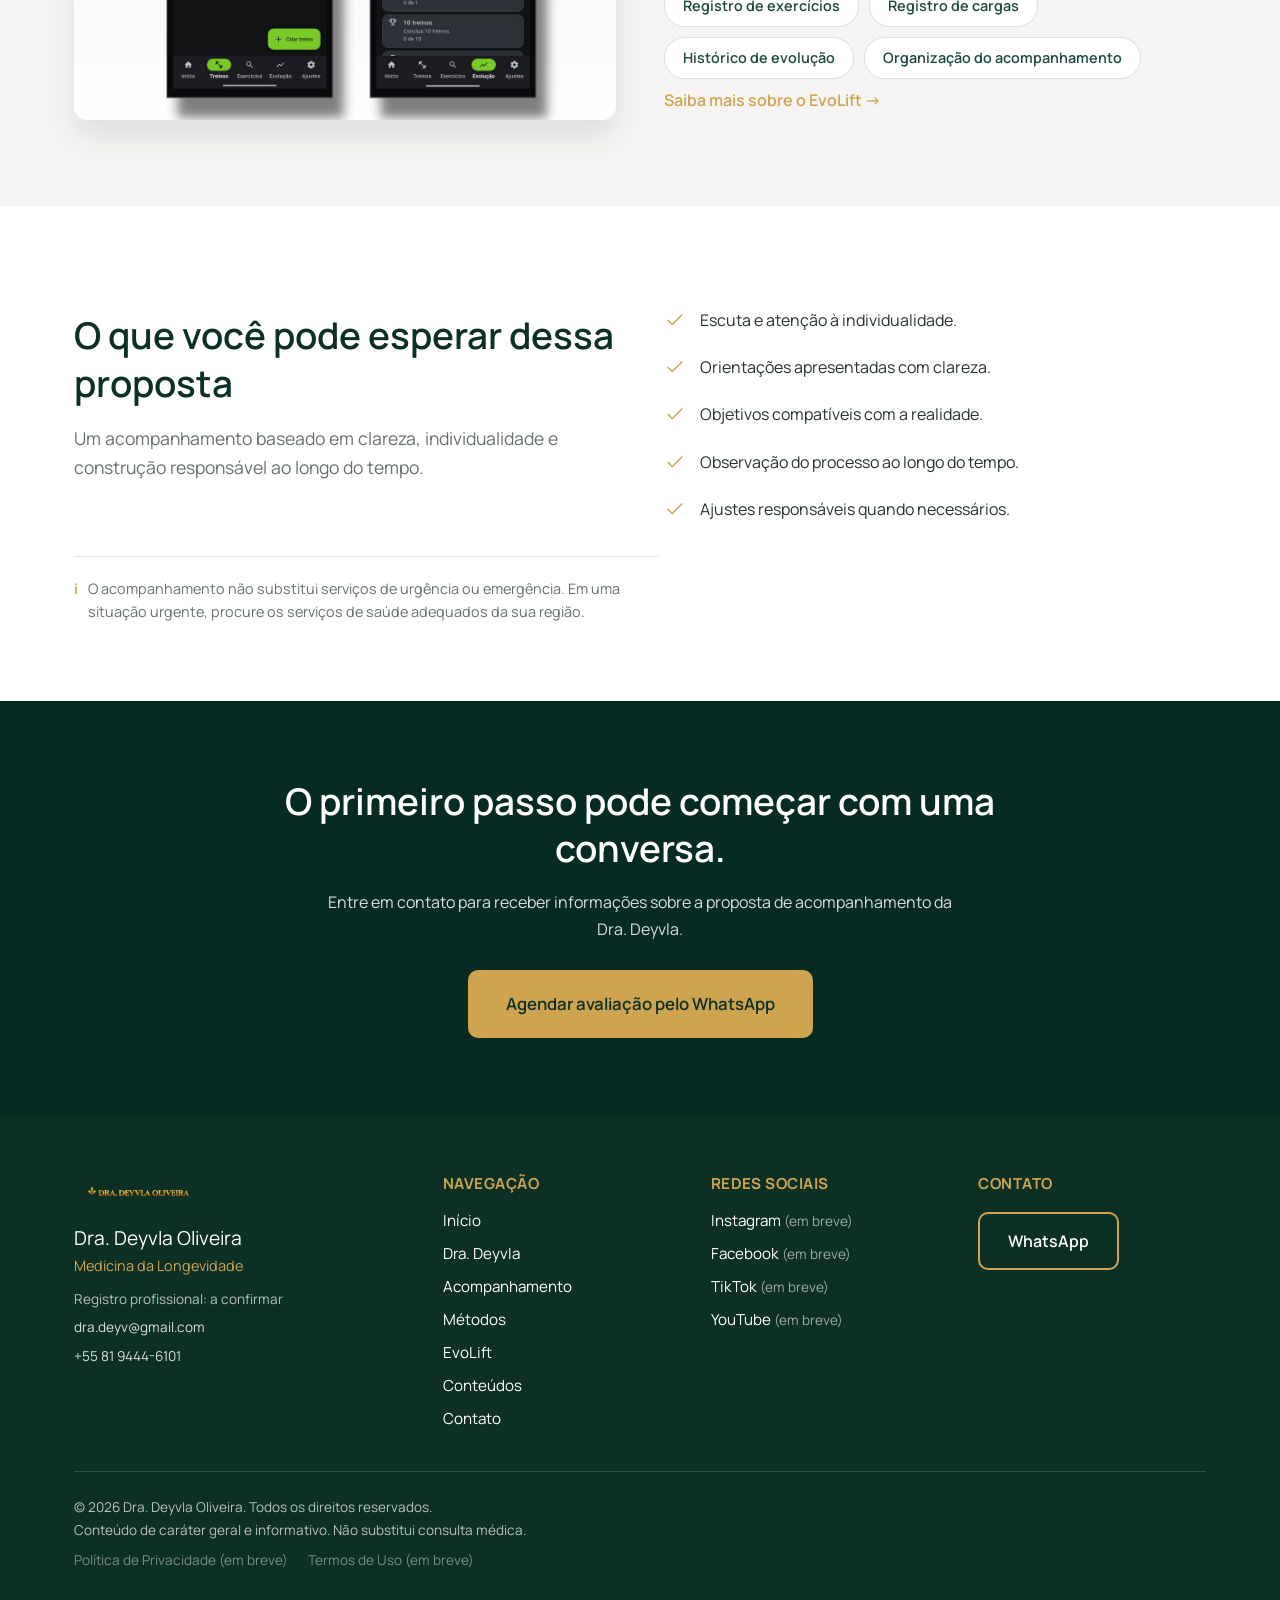
==== commit bf384323: "feat: add Deyv methods page and update qualifications Co-Authored-By: Claude Opus 5.5 <noreply@anthr" ====
--- a/pages/acompanhamento.html
+++ b/pages/acompanhamento.html
@@ -44,6 +44,7 @@
           <li><a href="../index.html">Início</a></li>
           <li><a href="sobre.html">Dra. Deyvla</a></li>
           <li><a href="acompanhamento.html" aria-current="page">Acompanhamento</a></li>
+          <li><a href="metodos.html">Métodos</a></li>
           <li><a href="evolift.html">EvoLift</a></li>
           <li><a href="conteudos.html">Conteúdos</a></li>
           <li><a href="contato.html">Contato</a></li>
@@ -467,6 +468,7 @@
           <li><a href="../index.html">Início</a></li>
           <li><a href="sobre.html">Dra. Deyvla</a></li>
           <li><a href="acompanhamento.html">Acompanhamento</a></li>
+          <li><a href="metodos.html">Métodos</a></li>
           <li><a href="evolift.html">EvoLift</a></li>
           <li><a href="conteudos.html">Conteúdos</a></li>
           <li><a href="contato.html">Contato</a></li>
--- a/css/style.css
+++ b/css/style.css
@@ -298,7 +298,7 @@
   display: flex;
   align-items: center;
   flex-wrap: wrap;
-  gap: 28px;
+  gap: 22px;
 }
 
 .main-nav li {
@@ -310,7 +310,7 @@
 .main-nav li:not(:first-child):not(:last-child)::before {
   content: "";
   position: absolute;
-  left: -14px;
+  left: -11px;
   top: 50%;
   transform: translateY(-50%);
   width: 1px;
@@ -1081,6 +1081,12 @@
   padding: 3px 0;
 }
 
+.formation-timeline-detail {
+  display: block;
+  font-size: 0.9rem;
+  color: var(--color-muted);
+}
+
 @media (min-width: 901px) {
   .formation-timeline::before {
     left: 50%;
@@ -1766,6 +1772,626 @@
 
 .section-final-cta .btn-primary:hover {
   background: var(--color-ivory);
+}
+
+/* ==========================================================================
+   Métodos Deyv (página Métodos e seção resumida na Início)
+   ========================================================================== */
+.methods-home,
+.methods-hero,
+.methods-method,
+.methods-compare {
+  /* Dourado mais profundo só para textos sobre fundo claro (contraste AA) */
+  --methods-gold-text: #8A6A26;
+}
+
+/* --- Seção resumida na página Início --- */
+.methods-home {
+  border-top: 1px solid var(--color-border);
+}
+
+.methods-home-header {
+  max-width: 760px;
+  margin-bottom: 40px;
+}
+
+.methods-home-grid {
+  display: grid;
+  grid-template-columns: repeat(2, minmax(0, 1fr));
+  gap: 28px;
+}
+
+.methods-home-card {
+  display: flex;
+  flex-direction: column;
+  border: 1px solid var(--color-border);
+  border-radius: var(--radius);
+  padding: 32px 32px 28px;
+  box-shadow: var(--shadow-card);
+  min-width: 0;
+}
+
+.methods-home-card--destrava {
+  background: var(--color-surface);
+  border-top: 3px solid var(--color-gold);
+}
+
+.methods-home-card--desinflama {
+  background: var(--color-primary);
+  border-color: var(--color-primary);
+}
+
+.methods-home-art {
+  display: block;
+  width: 96px;
+  height: 72px;
+  margin-bottom: 16px;
+  fill: none;
+  stroke: var(--color-gold);
+  stroke-width: 2.5;
+  stroke-linecap: round;
+}
+
+.methods-home-card--desinflama .methods-home-art {
+  stroke: rgba(255, 255, 255, 0.4);
+}
+
+.methods-home-card--desinflama .methods-home-art-leaf {
+  fill: var(--color-gold);
+  stroke: none;
+  opacity: 0.7;
+}
+
+.methods-home-card h3 {
+  font-size: 1.35rem;
+  color: var(--color-primary);
+  margin-bottom: 8px;
+}
+
+.methods-home-card .methods-home-slogan {
+  font-weight: 600;
+  color: var(--methods-gold-text);
+  margin-bottom: 12px;
+}
+
+.methods-home-card p {
+  color: var(--color-muted);
+}
+
+.methods-home-tagline {
+  margin-top: auto;
+  padding-top: 18px;
+  font-family: var(--font-accent);
+  font-weight: 600;
+  letter-spacing: 0.02em;
+}
+
+.methods-home-card .methods-home-tagline {
+  color: var(--color-primary-soft);
+}
+
+.methods-home-link {
+  margin-top: 12px;
+}
+
+.methods-home-link a {
+  display: inline-block;
+  padding: 6px 0;
+  font-weight: 600;
+  color: var(--methods-gold-text);
+  text-decoration: underline;
+  text-decoration-color: transparent;
+  text-underline-offset: 4px;
+  transition: text-decoration-color var(--transition);
+}
+
+.methods-home-link a:hover {
+  text-decoration-color: currentColor;
+}
+
+.methods-home-card--desinflama h3 {
+  color: var(--color-ivory);
+}
+
+.methods-home-card--desinflama .methods-home-slogan {
+  color: var(--color-accent-soft);
+}
+
+.methods-home-card--desinflama p {
+  color: rgba(255, 255, 255, 0.85);
+}
+
+.methods-home-card--desinflama .methods-home-tagline {
+  color: var(--color-ivory);
+}
+
+.methods-home-card--desinflama .methods-home-link a {
+  color: var(--color-gold);
+}
+
+.methods-home-cta {
+  max-width: none;
+  margin-top: 40px;
+  text-align: center;
+}
+
+/* --- Página Métodos: hero --- */
+.methods-hero-links {
+  display: flex;
+  flex-wrap: wrap;
+  gap: 12px;
+  margin-top: 28px;
+}
+
+.methods-anchor {
+  display: inline-flex;
+  align-items: center;
+  min-height: 48px;
+  padding: 10px 22px;
+  border: 2px solid var(--color-gold);
+  border-radius: 10px;
+  font-weight: 600;
+  color: var(--color-primary);
+  transition: background var(--transition), color var(--transition), transform var(--transition);
+}
+
+.methods-anchor:hover {
+  background: var(--color-gold);
+  transform: translateY(-2px);
+}
+
+.methods-anchor--desinflama {
+  background: var(--color-primary);
+  border-color: var(--color-primary);
+  color: var(--color-ivory);
+}
+
+.methods-anchor--desinflama:hover {
+  background: var(--color-primary-soft);
+  border-color: var(--color-primary-soft);
+}
+
+.methods-hero-art {
+  justify-self: center;
+  width: 100%;
+  max-width: 400px;
+}
+
+.methods-hero-art svg {
+  display: block;
+  width: 100%;
+  height: auto;
+}
+
+.methods-hero-ring {
+  fill: none;
+  stroke: var(--color-accent-soft);
+  stroke-width: 1.5;
+}
+
+.methods-hero-orb {
+  fill: var(--color-primary);
+}
+
+.methods-hero-leaf {
+  fill: var(--color-gold);
+  opacity: 0.45;
+}
+
+.methods-hero-flow {
+  fill: none;
+  stroke: var(--color-gold);
+  stroke-width: 3;
+  stroke-linecap: round;
+}
+
+/* --- Página Métodos: apresentação de cada método --- */
+.methods-method {
+  scroll-margin-top: calc(var(--header-height) + 16px);
+}
+
+.methods-intro {
+  display: grid;
+  grid-template-columns: minmax(0, 1.4fr) minmax(0, 1fr);
+  gap: 56px;
+  align-items: center;
+}
+
+.methods-slogan {
+  font-size: clamp(1.15rem, 2vw, 1.4rem);
+  font-weight: 600;
+  line-height: 1.4;
+  color: var(--color-primary);
+  margin-bottom: 10px;
+}
+
+.methods-signature {
+  font-family: var(--font-accent);
+  font-size: 0.9rem;
+  font-weight: 600;
+  letter-spacing: 0.04em;
+  text-transform: uppercase;
+  color: var(--methods-gold-text);
+  margin-bottom: 24px;
+}
+
+.methods-intro-text p + p {
+  margin-top: 14px;
+}
+
+.methods-intro-text .methods-signature + p {
+  margin-top: 0;
+}
+
+.methods-quote {
+  margin: 0;
+  border-radius: var(--radius);
+  padding: 36px 32px 40px;
+  min-width: 0;
+}
+
+.methods-quote--destrava {
+  background: var(--color-surface-soft);
+  border-left: 4px solid var(--color-gold);
+}
+
+.methods-quote--desinflama {
+  background: var(--color-primary);
+}
+
+.methods-quote-art {
+  display: block;
+  width: 120px;
+  height: 90px;
+  margin-bottom: 20px;
+  fill: none;
+  stroke: var(--color-gold);
+  stroke-width: 2.5;
+  stroke-linecap: round;
+}
+
+.methods-quote--desinflama .methods-quote-art {
+  stroke: rgba(255, 255, 255, 0.4);
+}
+
+.methods-quote--desinflama .methods-quote-leaf {
+  fill: var(--color-gold);
+  stroke: none;
+  opacity: 0.7;
+}
+
+.methods-quote blockquote p {
+  max-width: none;
+  font-family: var(--font-heading);
+  font-size: clamp(1.3rem, 2.4vw, 1.65rem);
+  font-weight: 600;
+  line-height: 1.35;
+  color: var(--color-primary);
+}
+
+.methods-quote--desinflama blockquote p {
+  color: var(--color-ivory);
+}
+
+/* Painéis: para quem é / objetivos */
+.methods-panels {
+  display: grid;
+  grid-template-columns: repeat(2, minmax(0, 1fr));
+  gap: 28px;
+  margin-top: 56px;
+}
+
+.methods-panels--single {
+  grid-template-columns: minmax(0, 1fr);
+  max-width: 860px;
+  margin-left: auto;
+  margin-right: auto;
+}
+
+.methods-panel {
+  background: var(--color-surface);
+  border: 1px solid var(--color-border);
+  border-radius: var(--radius);
+  padding: 32px 28px;
+  box-shadow: var(--shadow-card);
+  min-width: 0;
+}
+
+.methods-panel h3 {
+  font-size: 1.2rem;
+  color: var(--color-primary);
+  margin-bottom: 16px;
+}
+
+.methods-panel-intro {
+  color: var(--color-muted);
+  margin-bottom: 4px;
+}
+
+.methods-list {
+  list-style: none;
+}
+
+.methods-list li {
+  position: relative;
+  padding: 10px 0 10px 26px;
+  border-bottom: 1px solid var(--color-border);
+}
+
+.methods-list li:last-child {
+  border-bottom: none;
+}
+
+.methods-list li::before {
+  content: "";
+  box-sizing: border-box;
+  position: absolute;
+  left: 4px;
+  top: 19px;
+  width: 8px;
+  height: 8px;
+  border-radius: 50%;
+  background: var(--color-gold);
+}
+
+.methods-note {
+  margin-top: 16px;
+  font-size: 0.95rem;
+  font-style: italic;
+  color: var(--color-muted);
+}
+
+/* Pilares */
+.methods-pillars-block {
+  margin-top: 64px;
+}
+
+.methods-block-title {
+  text-align: center;
+  font-size: 1.35rem;
+  color: var(--color-primary);
+  margin-bottom: 32px;
+}
+
+/* Deyv Destrava: as oito letras de DESTRAVA em cartões */
+.methods-path {
+  list-style: none;
+  display: grid;
+  grid-template-columns: repeat(4, minmax(0, 1fr));
+  gap: 20px;
+}
+
+.methods-path-item {
+  display: flex;
+  flex-direction: column;
+  align-items: flex-start;
+  gap: 12px;
+  background: var(--color-surface);
+  border: 1px solid var(--color-border);
+  border-radius: var(--radius);
+  padding: 24px 22px;
+  box-shadow: var(--shadow-card);
+  min-width: 0;
+}
+
+.methods-path-step {
+  display: flex;
+  align-items: center;
+  justify-content: center;
+  flex-shrink: 0;
+  width: 48px;
+  height: 48px;
+  border-radius: 50%;
+  background: var(--color-surface);
+  border: 2px solid var(--color-gold);
+  font-family: var(--font-accent);
+  font-size: 1.35rem;
+  font-weight: 700;
+  line-height: 1;
+  color: var(--methods-gold-text);
+}
+
+.methods-path-name {
+  font-size: 1.05rem;
+  font-weight: 600;
+  color: var(--color-primary);
+}
+
+/* Deyv Desinflama: quatro pilares */
+.methods-pillars {
+  list-style: none;
+  display: grid;
+  grid-template-columns: repeat(4, minmax(0, 1fr));
+  gap: 20px;
+}
+
+.methods-pillar {
+  background: var(--color-surface);
+  border: 1px solid var(--color-border);
+  border-radius: var(--radius);
+  padding: 28px 22px;
+  box-shadow: var(--shadow-card);
+  min-width: 0;
+}
+
+.methods-pillar-icon {
+  display: inline-flex;
+  align-items: center;
+  justify-content: center;
+  width: 48px;
+  height: 48px;
+  border-radius: 50%;
+  background: var(--color-primary);
+  color: var(--color-gold);
+}
+
+.methods-pillar h4 {
+  font-size: 1.05rem;
+  font-weight: 600;
+  color: var(--color-primary);
+  margin: 14px 0 8px;
+}
+
+.methods-pillar p {
+  color: var(--color-muted);
+  font-size: 0.95rem;
+}
+
+/* Chamada de cada método */
+.methods-cta {
+  margin-top: 56px;
+  padding: 40px 32px;
+  border-radius: var(--radius);
+  background: var(--color-primary-deep);
+  text-align: center;
+}
+
+.methods-cta h3 {
+  font-size: clamp(1.3rem, 2.4vw, 1.6rem);
+  color: var(--color-ivory);
+  margin-bottom: 10px;
+}
+
+.methods-cta p {
+  margin: 0 auto 24px;
+  color: rgba(255, 255, 255, 0.85);
+}
+
+.methods-cta .btn-primary,
+.methods-compare .btn-primary {
+  background: var(--color-gold);
+  color: var(--color-primary);
+}
+
+.methods-cta .btn-primary:hover {
+  background: var(--color-ivory);
+}
+
+.methods-compare .btn-primary:hover {
+  background: var(--color-accent-soft);
+}
+
+/* Comparação sem competição */
+.methods-compare h2 {
+  text-align: center;
+}
+
+.methods-compare-grid {
+  display: grid;
+  grid-template-columns: repeat(2, minmax(0, 1fr));
+  margin-top: 32px;
+  border: 1px solid var(--color-border);
+  border-radius: var(--radius);
+  overflow: hidden;
+  background: var(--color-surface);
+  box-shadow: var(--shadow-card);
+}
+
+.methods-compare-item {
+  padding: 32px 28px;
+  min-width: 0;
+}
+
+.methods-compare-item--destrava {
+  border-top: 3px solid var(--color-gold);
+}
+
+.methods-compare-item--desinflama {
+  border-top: 3px solid var(--color-primary);
+  border-left: 1px solid var(--color-border);
+}
+
+.methods-compare-item h3 {
+  font-size: 1.2rem;
+  color: var(--color-primary);
+  margin-bottom: 10px;
+}
+
+.methods-compare-item p {
+  color: var(--color-muted);
+}
+
+.methods-compare-conclusion {
+  max-width: 70ch;
+  margin: 32px auto 0;
+  text-align: center;
+}
+
+.methods-compare-cta {
+  max-width: none;
+  margin-top: 24px;
+  text-align: center;
+}
+
+/* Aviso de responsabilidade */
+.methods-disclaimer-section {
+  padding-top: 0;
+}
+
+.methods-disclaimer {
+  max-width: 860px;
+  margin: 0 auto;
+  padding: 24px 28px;
+  border-left: 4px solid var(--color-gold);
+  border-radius: var(--radius);
+  background: var(--color-surface-soft);
+}
+
+.methods-disclaimer p {
+  max-width: none;
+  color: var(--color-text);
+}
+
+@media (max-width: 900px) {
+  .methods-home-grid,
+  .methods-intro,
+  .methods-panels {
+    grid-template-columns: minmax(0, 1fr);
+  }
+
+  .methods-intro {
+    gap: 32px;
+  }
+
+  .methods-hero-art {
+    max-width: 280px;
+  }
+
+  .methods-pillars {
+    grid-template-columns: repeat(2, minmax(0, 1fr));
+  }
+
+  .methods-path {
+    grid-template-columns: repeat(2, minmax(0, 1fr));
+  }
+}
+
+@media (max-width: 760px) {
+  .methods-compare-grid {
+    grid-template-columns: minmax(0, 1fr);
+  }
+
+  .methods-compare-item--desinflama {
+    border-left: none;
+  }
+}
+
+@media (max-width: 560px) {
+  .methods-home-card,
+  .methods-panel,
+  .methods-quote,
+  .methods-cta {
+    padding: 28px 22px;
+  }
+
+  .methods-pillars,
+  .methods-path {
+    grid-template-columns: minmax(0, 1fr);
+  }
+
+  .methods-block-title {
+    text-align: left;
+  }
 }
 
 /* ==========================================================================
@@ -2036,15 +2662,10 @@
   }
 }
 
-@media (max-width: 768px) {
-  :root {
-    --header-height: 65px;
-  }
-
-  .logo {
-    width: 170px;
-  }
-
+/* Menu móvel (hambúrguer) até 1140px: com oito itens, o menu horizontal
+   só cabe em uma linha a partir dessa largura. Logomarca, altura do
+   cabeçalho e rodapé continuam ajustados no bloco de 768px abaixo. */
+@media (max-width: 1140px) {
   .nav-toggle {
     display: flex;
   }
@@ -2098,6 +2719,16 @@
     display: inline-block;
     margin-top: 8px;
   }
+}
+
+@media (max-width: 768px) {
+  :root {
+    --header-height: 65px;
+  }
+
+  .logo {
+    width: 170px;
+  }
 
   .footer-inner {
     grid-template-columns: 1fr;
